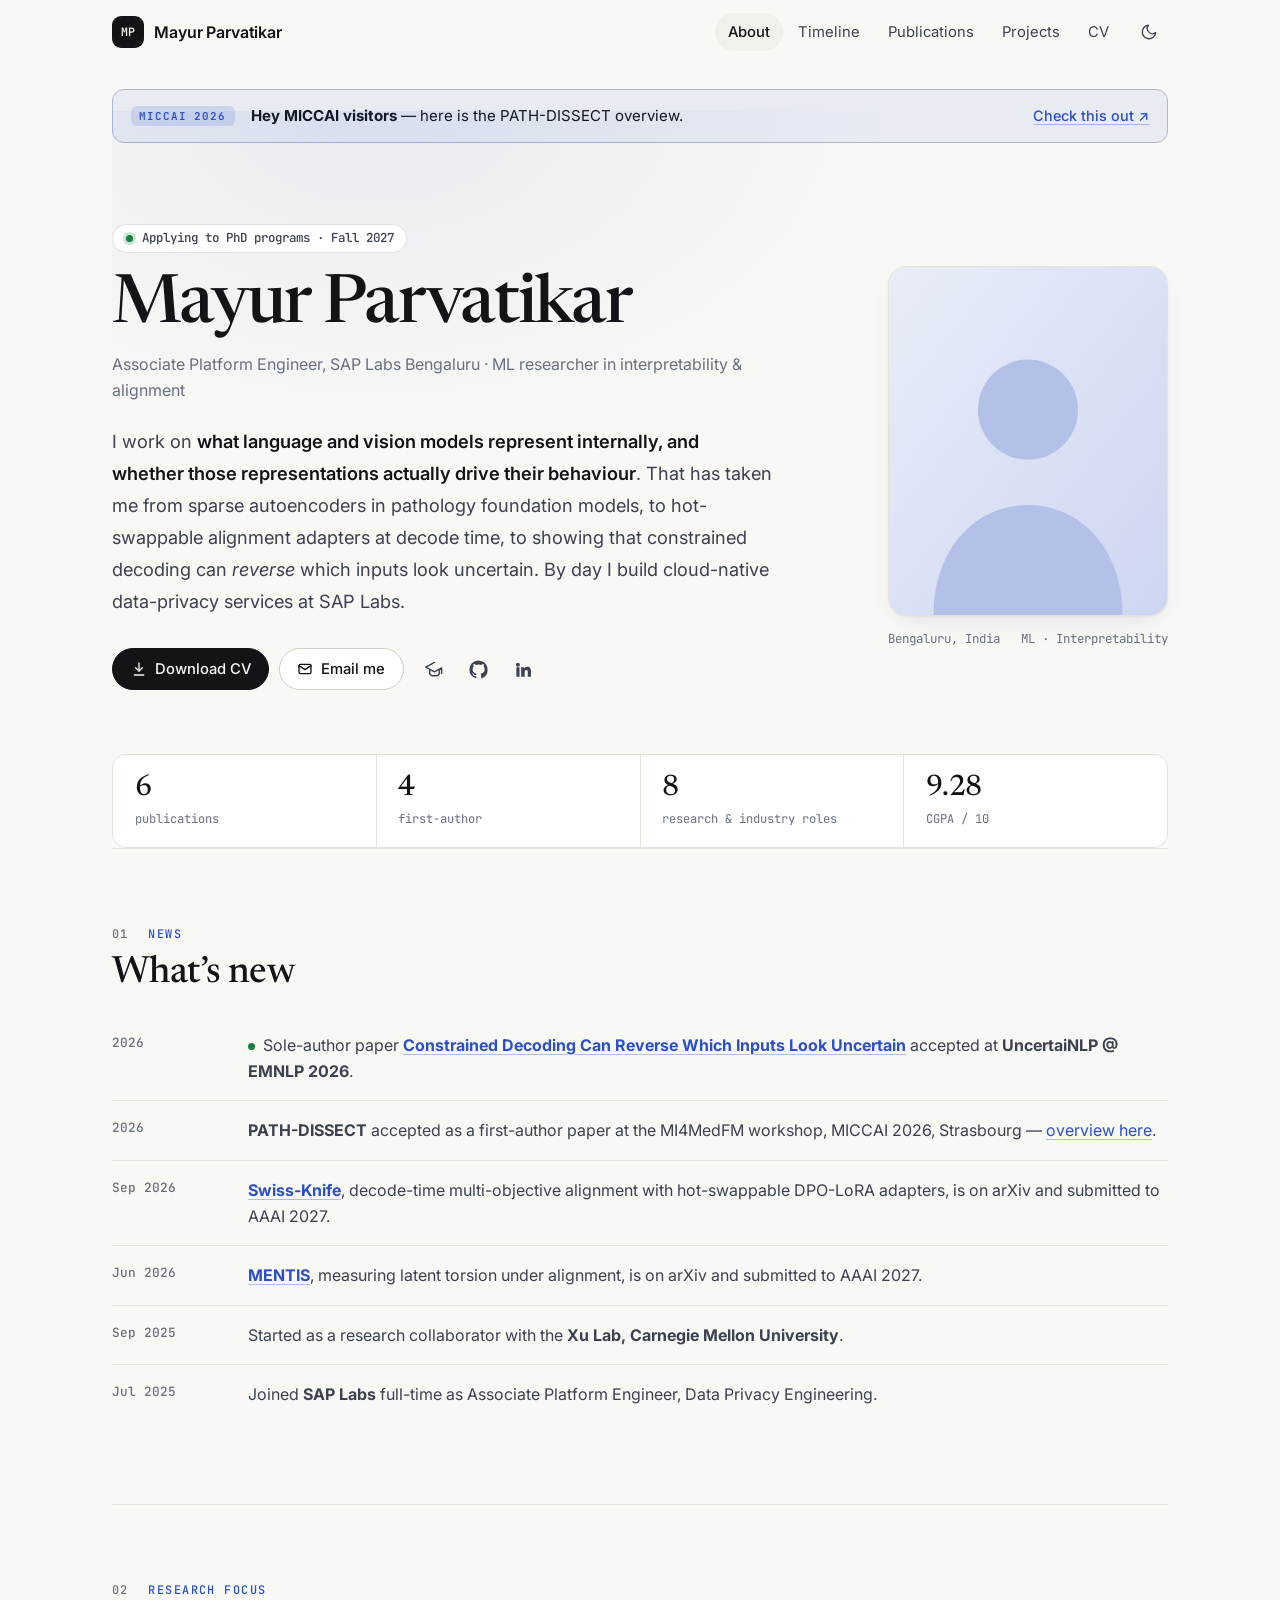
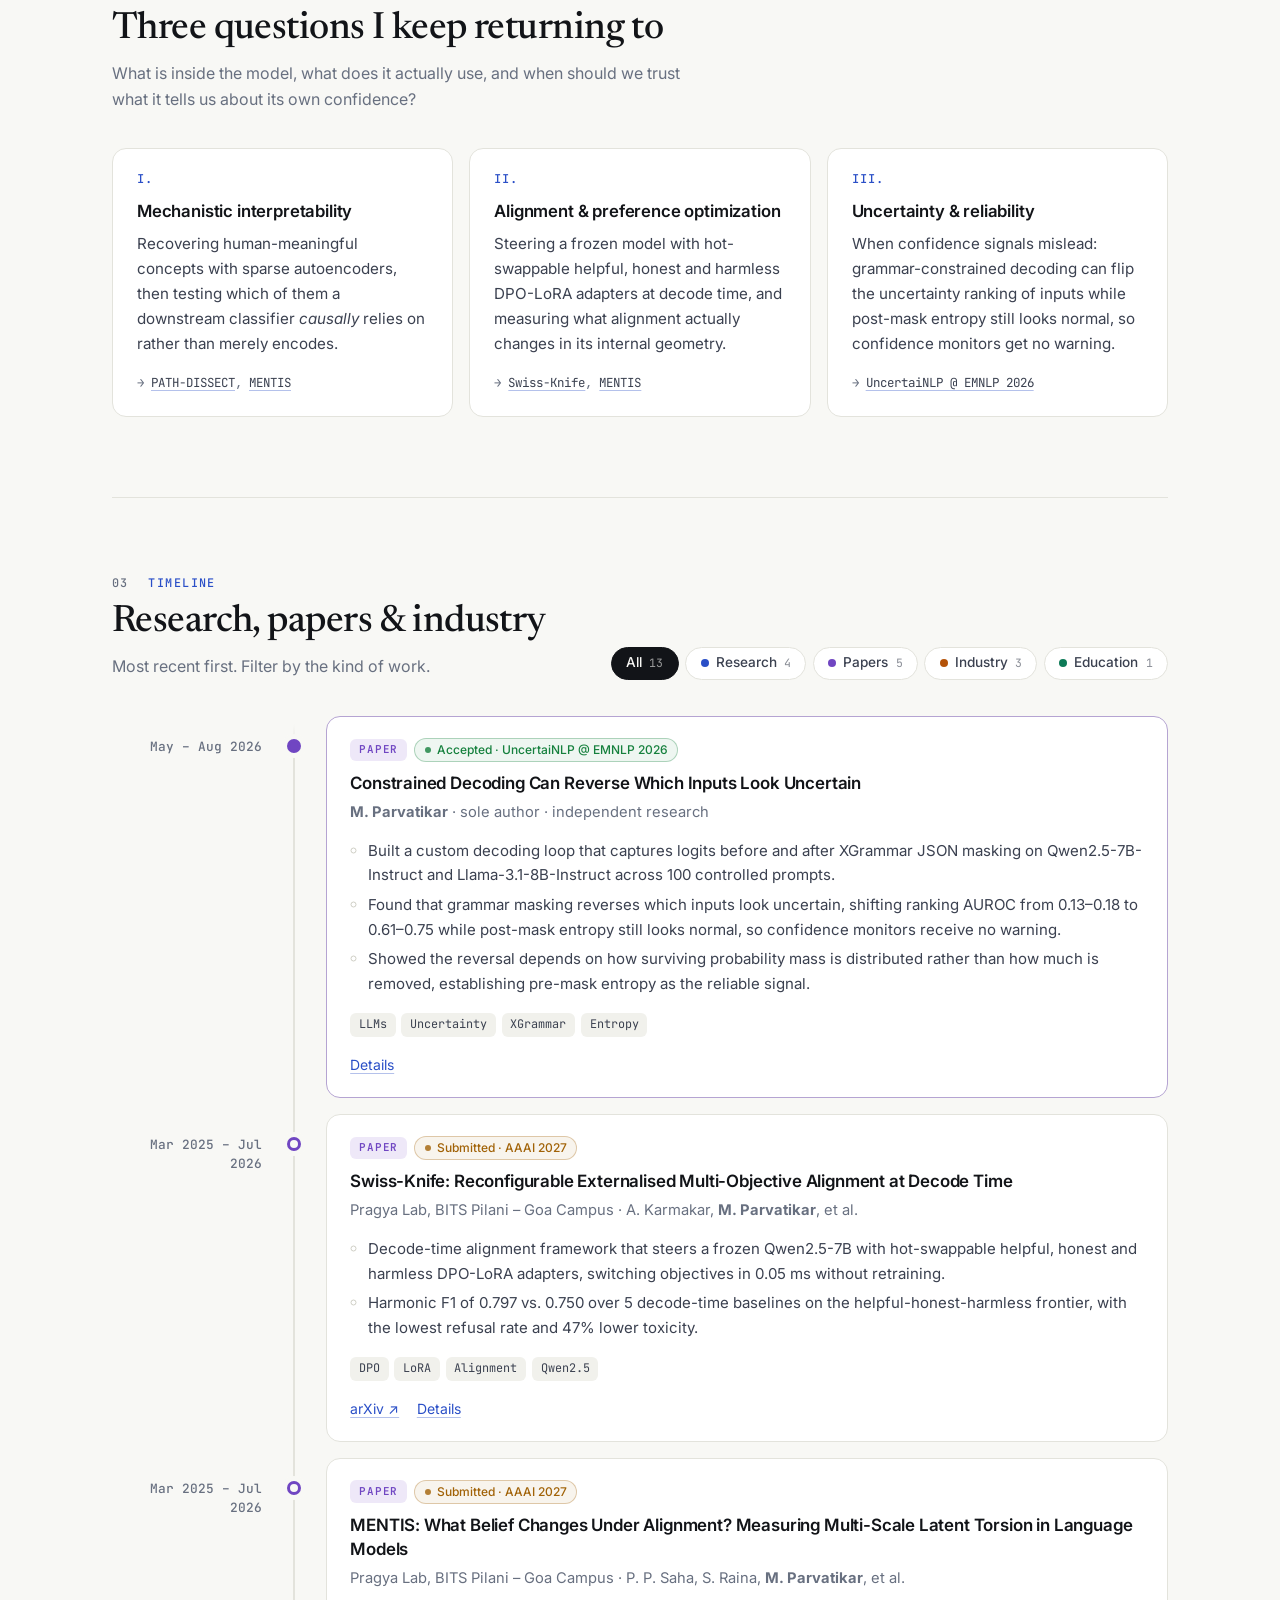
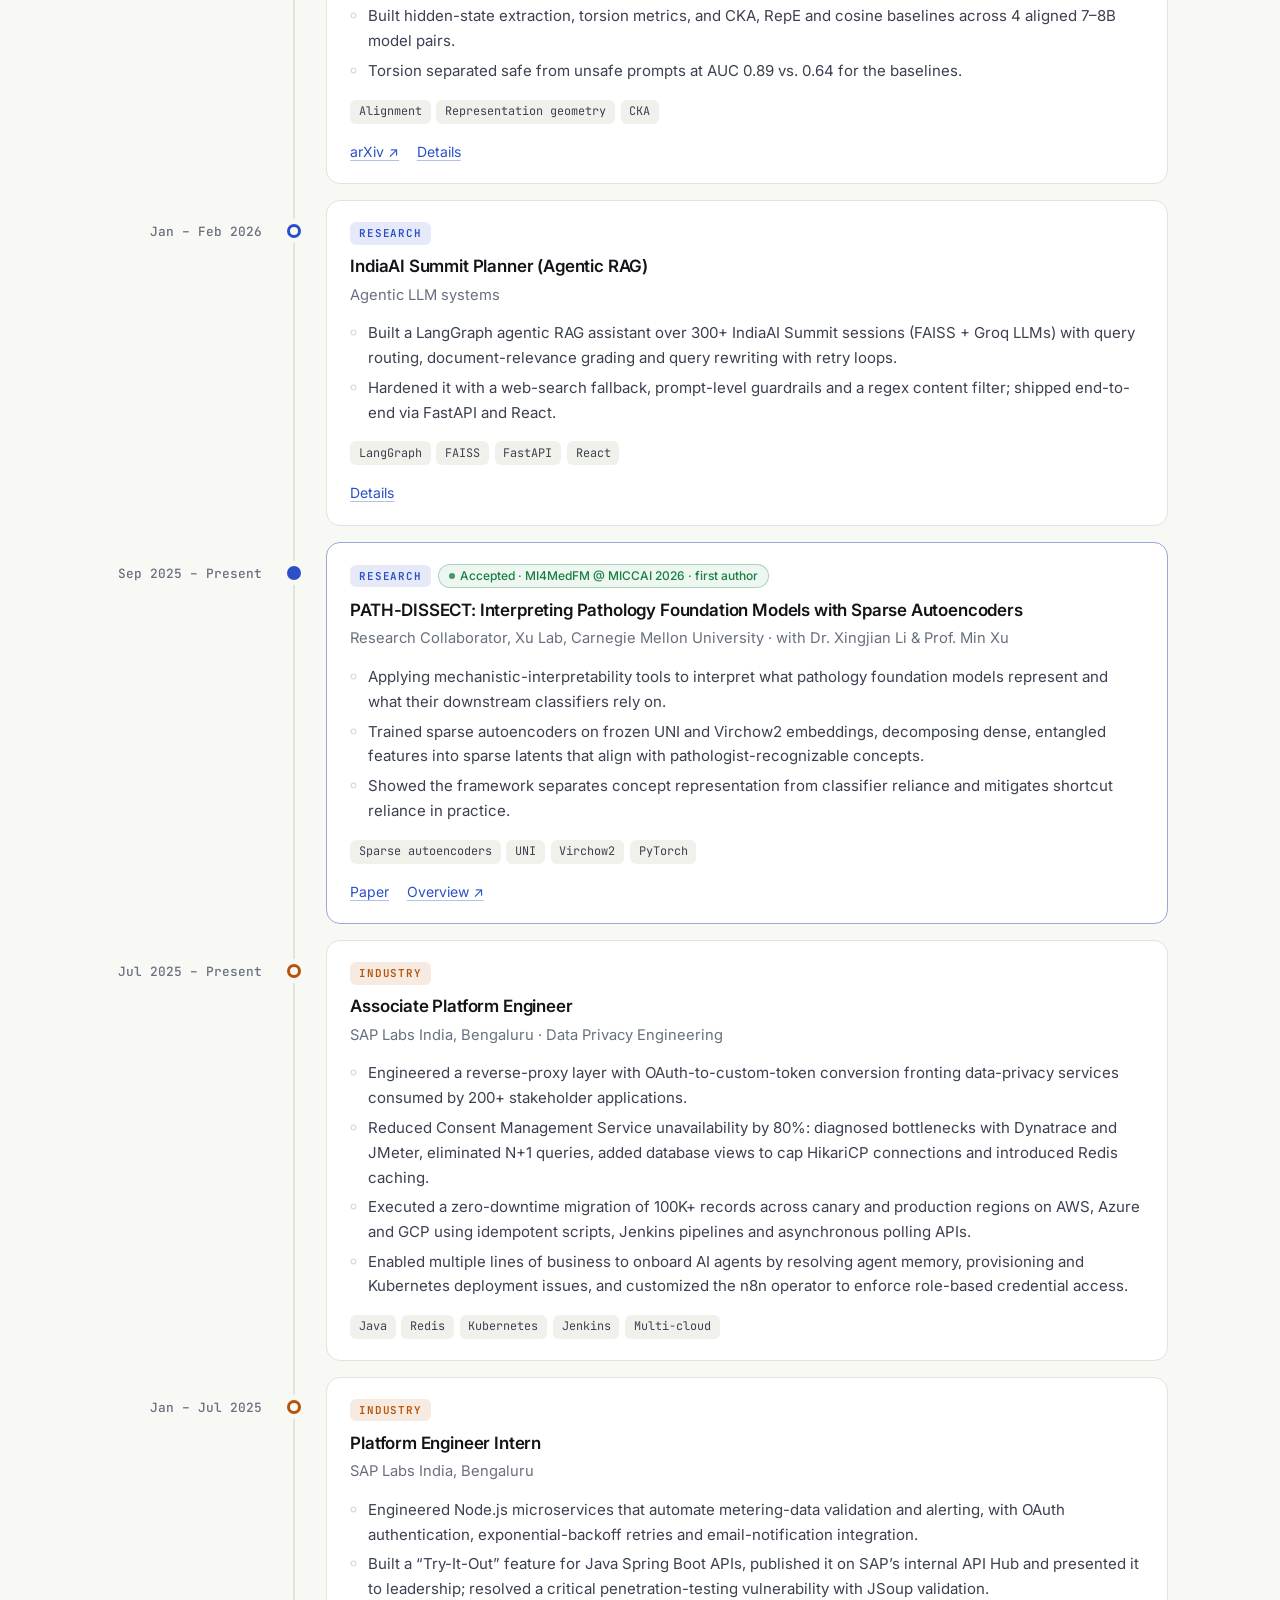
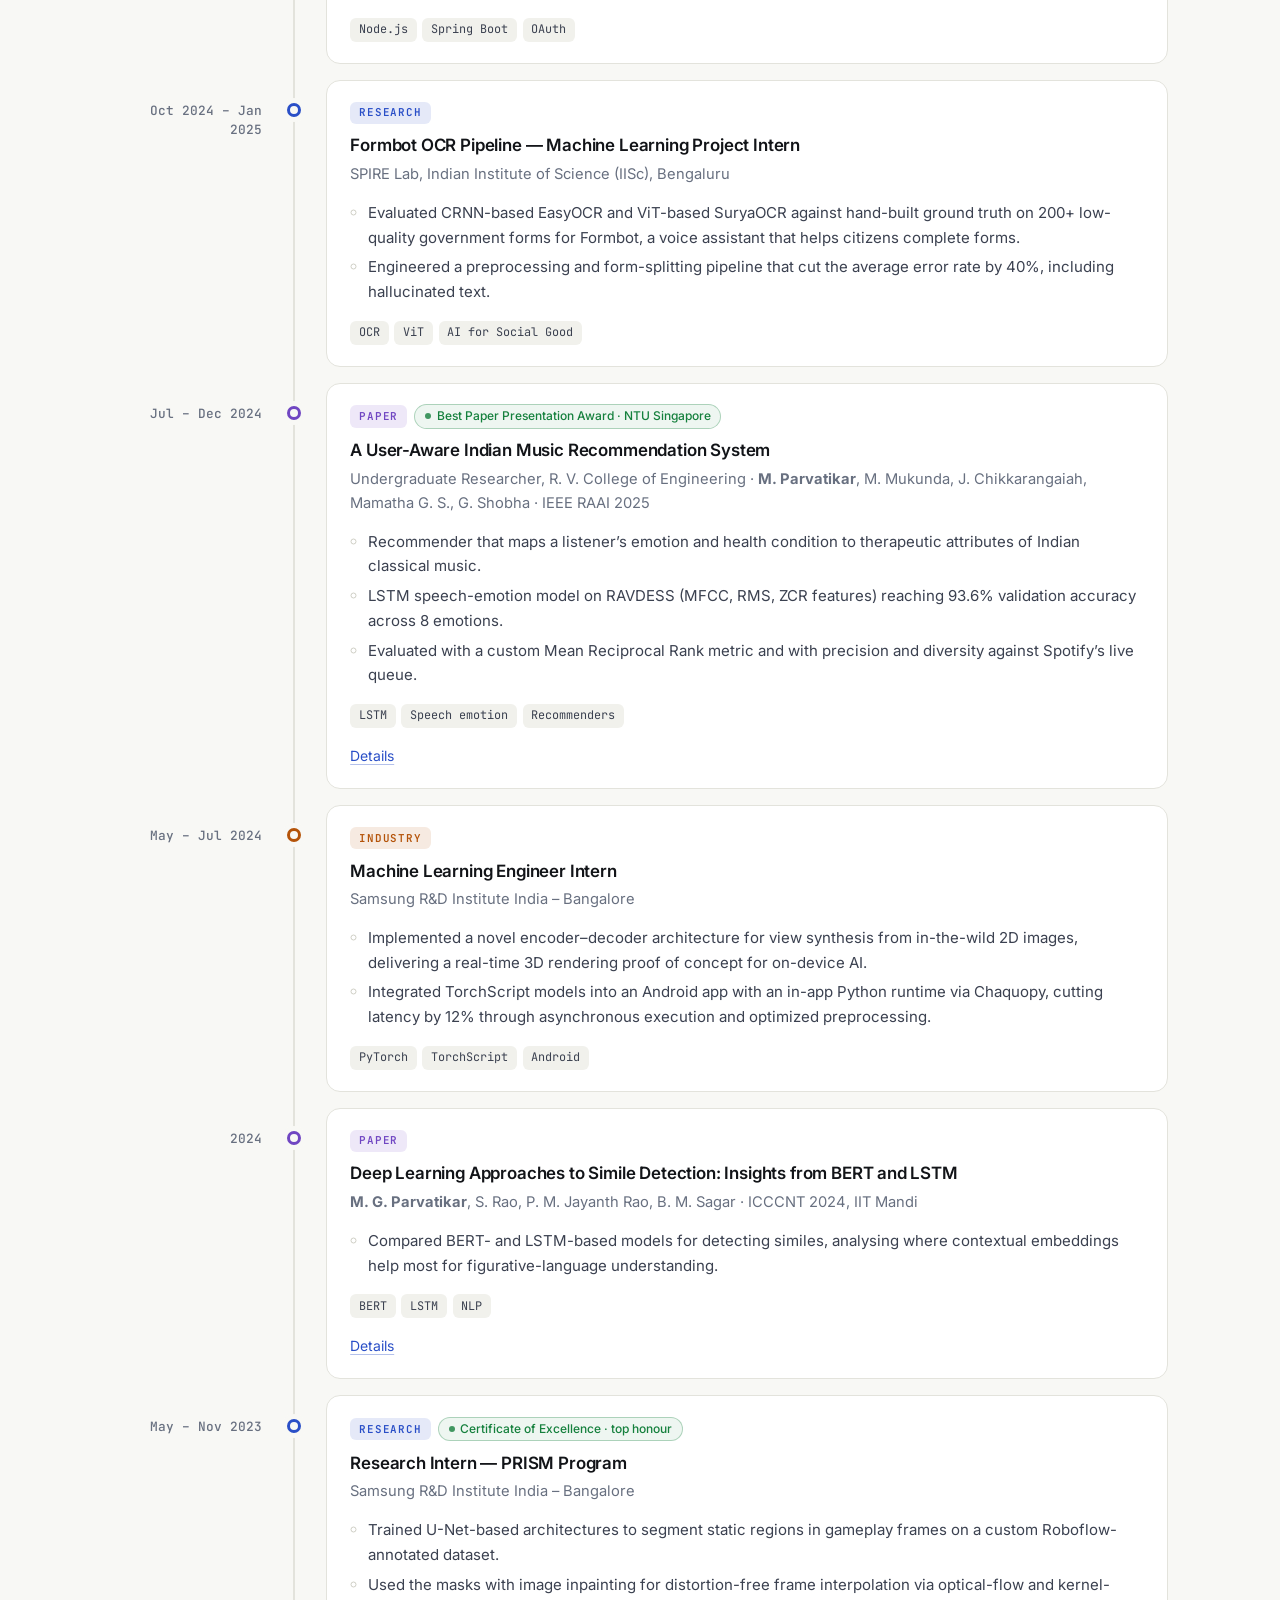
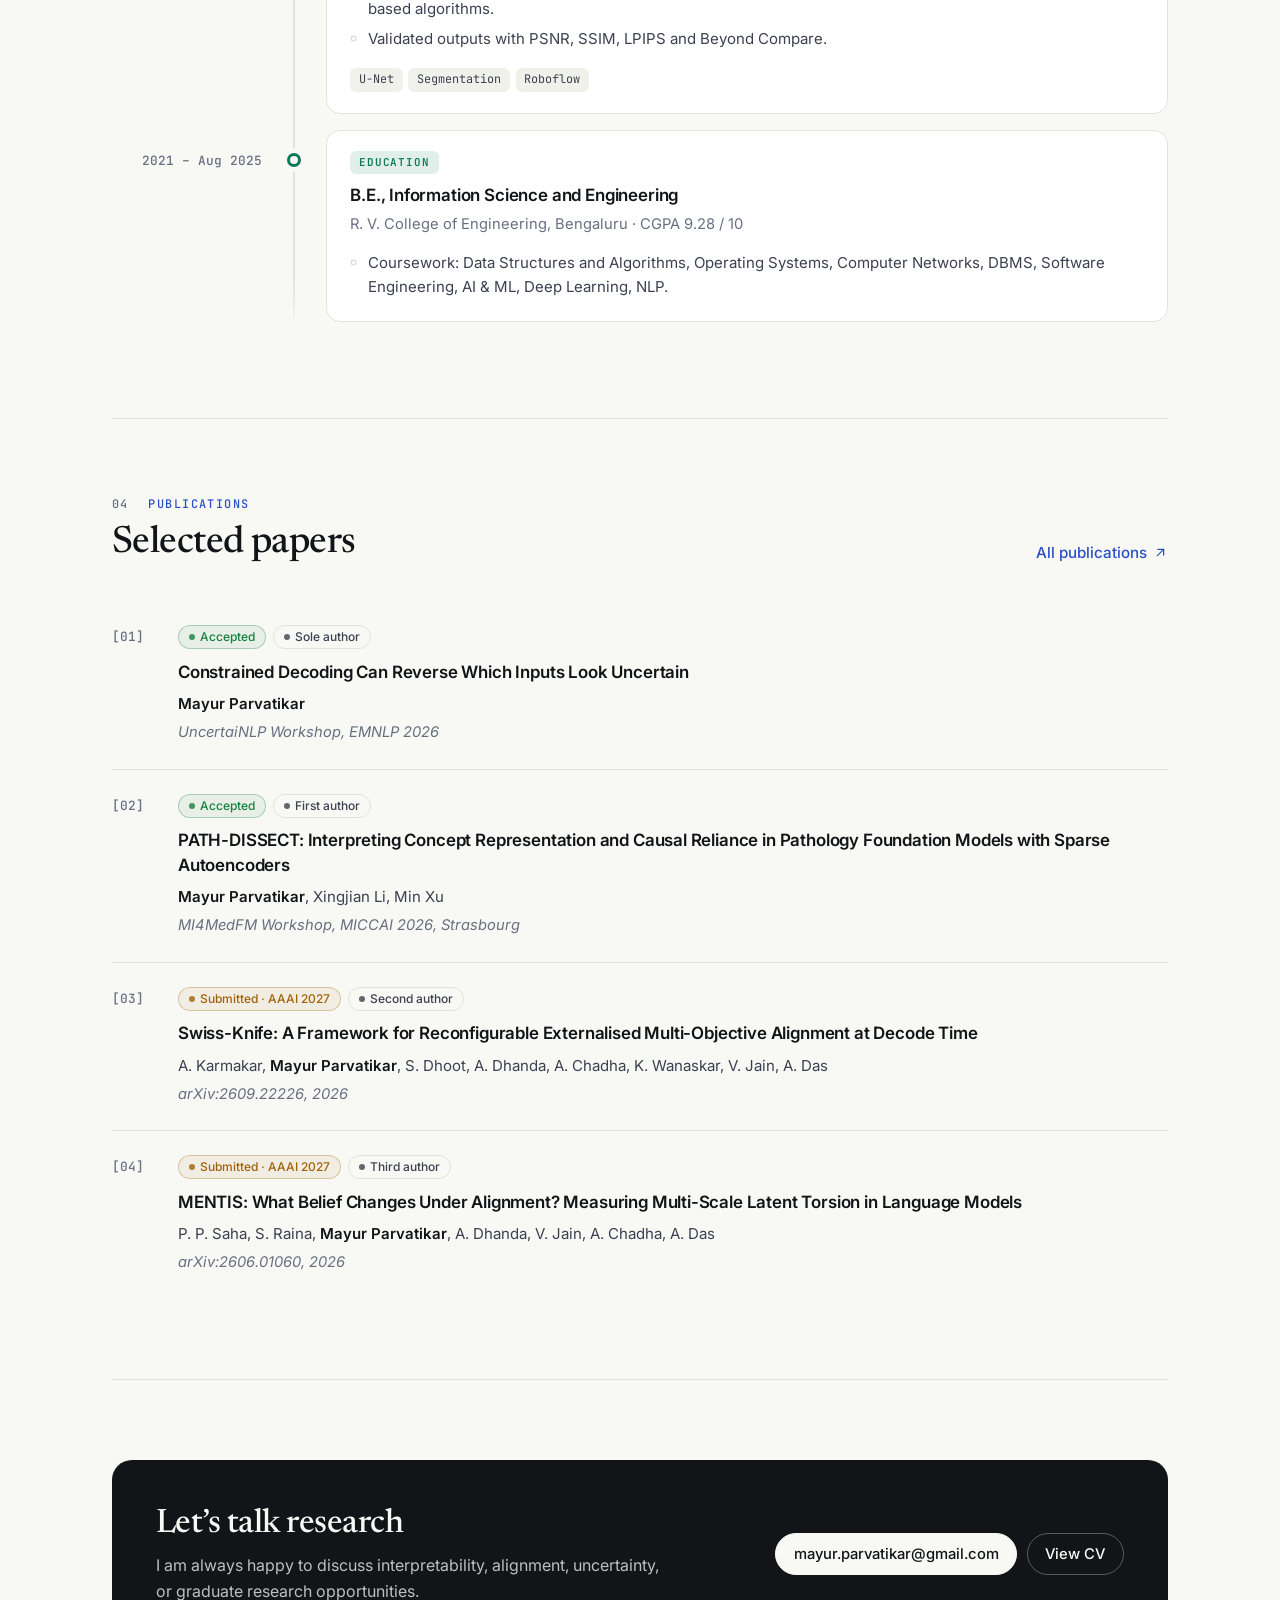
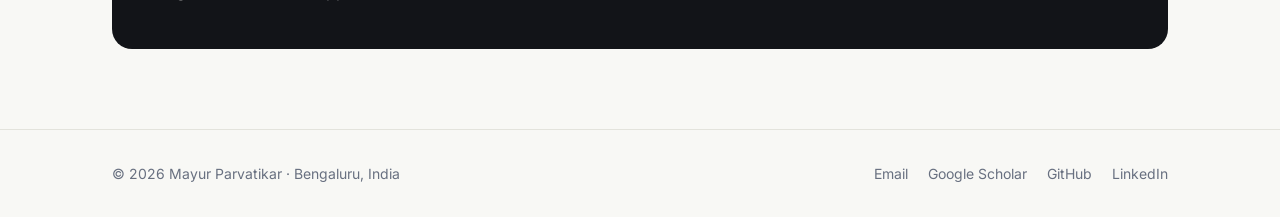
==== index.html @ 6bffa3ca "Update site from current resume; ship real CV PDF; photo slot - Replace blank placeholder assets/cv." ====
<!DOCTYPE html>
<html lang="en">
<head>
<meta charset="utf-8">
<meta name="viewport" content="width=device-width, initial-scale=1">
<title>Mayur Parvatikar</title>
<meta name="description" content="Mayur Parvatikar — Associate Platform Engineer at SAP Labs and ML researcher working on mechanistic interpretability, LLM alignment, and uncertainty.">
<meta name="author" content="Mayur Parvatikar">
<meta property="og:type" content="website">
<meta property="og:title" content="Mayur Parvatikar">
<meta property="og:description" content="Mechanistic interpretability · LLM alignment · Uncertainty and reliability">
<link rel="icon" href="assets/img/mark.svg" type="image/svg+xml">
<link rel="preconnect" href="https://fonts.googleapis.com">
<link rel="preconnect" href="https://fonts.gstatic.com" crossorigin>
<link rel="stylesheet" href="https://fonts.googleapis.com/css2?family=Inter:wght@400;500;600&family=JetBrains+Mono:wght@400;500;600&family=Newsreader:opsz,wght@6..72,400;6..72,500&display=swap">
<link rel="stylesheet" href="assets/css/site.css">
<script>try{var t=localStorage.getItem("theme");if(t)document.documentElement.setAttribute("data-theme",t)}catch(e){}</script>
<script type="application/ld+json">
{
  "@context": "https://schema.org",
  "@type": "Person",
  "name": "Mayur Parvatikar",
  "email": "mailto:mayur.parvatikar@gmail.com",
  "jobTitle": "Associate Platform Engineer",
  "worksFor": { "@type": "Organization", "name": "SAP Labs India" },
  "alumniOf": { "@type": "CollegeOrUniversity", "name": "R.V. College of Engineering" },
  "sameAs": ["https://github.com/mayurgp25", "https://www.linkedin.com/in/mayurparvatikar"],
  "knowsAbout": ["Mechanistic interpretability", "Sparse autoencoders", "LLM alignment", "Uncertainty estimation"]
}
</script>
</head>
<body>
<a class="skip-link" href="#main">Skip to content</a>

<!-- ================================================================ header -->
<header class="site-header">
  <div class="wrap header-inner">
    <a class="brand" href="index.html">
      <span class="brand-mark" aria-hidden="true">MP</span>
      <span>Mayur Parvatikar</span>
    </a>
    <div class="header-right">
      <nav class="nav" id="site-nav" aria-label="Primary">
        <a href="index.html" aria-current="page">About</a>
        <a href="index.html#timeline">Timeline</a>
        <a href="publications.html">Publications</a>
        <a href="projects.html">Projects</a>
        <a href="cv.html">CV</a>
      </nav>
      <button class="icon-btn" type="button" data-theme-toggle aria-label="Toggle dark mode">
        <svg class="i-moon" viewBox="0 0 24 24" fill="none" stroke="currentColor" stroke-width="1.8" stroke-linecap="round" stroke-linejoin="round" aria-hidden="true"><path d="M21 12.8A9 9 0 1 1 11.2 3a7 7 0 0 0 9.8 9.8z"/></svg>
        <svg class="i-sun" viewBox="0 0 24 24" fill="none" stroke="currentColor" stroke-width="1.8" stroke-linecap="round" aria-hidden="true"><circle cx="12" cy="12" r="4"/><path d="M12 2v2M12 20v2M4.9 4.9l1.4 1.4M17.7 17.7l1.4 1.4M2 12h2M20 12h2M4.9 19.1l1.4-1.4M17.7 6.3l1.4-1.4"/></svg>
      </button>
      <button class="icon-btn menu-btn" type="button" data-menu-toggle aria-controls="site-nav" aria-expanded="false" aria-label="Menu">
        <svg viewBox="0 0 24 24" fill="none" stroke="currentColor" stroke-width="1.8" stroke-linecap="round" aria-hidden="true"><path d="M4 7h16M4 12h16M4 17h16"/></svg>
      </button>
    </div>
  </div>
</header>

<main id="main">
  <div class="wrap">

    <!-- ===================================================== MICCAI banner -->
    <aside class="banner">
      <span class="pill">MICCAI 2026</span>
      <p><strong>Hey MICCAI visitors</strong> — here is the PATH-DISSECT overview.</p>
      <a class="banner-link" href="https://claude.ai/artifact/VpfUEAo7BVs6aiAtDxrm1Q" target="_blank" rel="noopener">Check this out ↗</a>
    </aside>

    <!-- ============================================================= hero -->
    <section class="hero" id="about">
      <div>
        <p class="eyebrow"><span class="pulse" aria-hidden="true"></span>Applying to PhD programs · Fall 2027</p><!-- EDIT if not accurate -->

        <h1>Mayur Parvatikar</h1>
        <p class="role">Associate Platform Engineer, SAP Labs Bengaluru · ML researcher in interpretability &amp; alignment</p>

        <p class="lead">
          I work on <strong>what language and vision models represent internally, and whether those
          representations actually drive their behaviour</strong>. That has taken me from sparse
          autoencoders in pathology foundation models, to hot-swappable alignment adapters at decode time, to
          showing that constrained decoding can <em>reverse</em> which inputs look uncertain. By day I
          build cloud-native data-privacy services at SAP Labs.
        </p>

        <div class="actions">
          <a class="btn btn-primary" href="assets/Mayur_Parvatikar_CV.pdf" download="Mayur_Parvatikar_CV.pdf">
            <svg viewBox="0 0 24 24" fill="none" stroke="currentColor" stroke-width="2" stroke-linecap="round" stroke-linejoin="round" aria-hidden="true"><path d="M12 3v12"/><path d="m7 10 5 5 5-5"/><path d="M5 21h14"/></svg>
            Download CV
          </a>
          <a class="btn" href="mailto:mayur.parvatikar@gmail.com">
            <svg viewBox="0 0 24 24" fill="none" stroke="currentColor" stroke-width="2" stroke-linecap="round" stroke-linejoin="round" aria-hidden="true"><rect x="3" y="5" width="18" height="14" rx="2"/><path d="m3 7 9 6 9-6"/></svg>
            Email me
          </a>
          <div class="social">
            <!-- EDIT: Google Scholar URL -->
            <a href="#" aria-label="Google Scholar" title="Google Scholar">
              <svg viewBox="0 0 24 24" fill="none" stroke="currentColor" stroke-width="1.8" stroke-linecap="round" stroke-linejoin="round" aria-hidden="true"><path d="M12 3 1 9l11 6 9-4.9V17"/><path d="M6 12.5V17c0 1.7 2.7 3 6 3s6-1.3 6-3v-4.5"/></svg>
            </a>
            <a href="https://github.com/mayurgp25" target="_blank" rel="noopener" aria-label="GitHub" title="GitHub">
              <svg viewBox="0 0 24 24" fill="currentColor" aria-hidden="true"><path d="M12 .5A11.5 11.5 0 0 0 .5 12a11.5 11.5 0 0 0 7.9 10.9c.6.1.8-.2.8-.6v-2c-3.2.7-3.9-1.4-3.9-1.4-.5-1.3-1.3-1.7-1.3-1.7-1-.7.1-.7.1-.7 1.1.1 1.7 1.2 1.7 1.2 1 1.7 2.7 1.2 3.4.9.1-.7.4-1.2.7-1.5-2.6-.3-5.3-1.3-5.3-5.8 0-1.3.5-2.3 1.2-3.2-.1-.3-.5-1.5.1-3.1 0 0 1-.3 3.3 1.2a11.4 11.4 0 0 1 6 0C17.5 4.7 18.5 5 18.5 5c.6 1.6.2 2.8.1 3.1.8.9 1.2 1.9 1.2 3.2 0 4.5-2.7 5.5-5.3 5.8.4.4.8 1.1.8 2.2v3.3c0 .4.2.7.8.6A11.5 11.5 0 0 0 23.5 12 11.5 11.5 0 0 0 12 .5z"/></svg>
            </a>
            <a href="https://www.linkedin.com/in/mayurparvatikar" target="_blank" rel="noopener" aria-label="LinkedIn" title="LinkedIn">
              <svg viewBox="0 0 24 24" fill="currentColor" aria-hidden="true"><path d="M4.98 3.5a2.5 2.5 0 1 1 0 5 2.5 2.5 0 0 1 0-5zM3 9h4v12H3zM9 9h3.8v1.7h.05c.53-1 1.83-2.05 3.77-2.05 4.03 0 4.78 2.65 4.78 6.1V21h-4v-5.4c0-1.3 0-2.95-1.8-2.95s-2.07 1.4-2.07 2.85V21H9z"/></svg>
            </a>
          </div>
        </div>
      </div>

      <figure class="portrait">
        <div class="portrait-frame">
          <!-- Photo: drop a 4:5 crop (~800x1000px) at assets/img/mayur.jpg; falls back to the placeholder until then -->
          <img src="assets/img/mayur.jpg" onerror="this.onerror=null;this.src='assets/img/portrait-placeholder.svg'" alt="Portrait of Mayur Parvatikar" width="400" height="500">
        </div>
        <figcaption><span>Bengaluru, India</span><span>ML · Interpretability</span></figcaption>
      </figure>
    </section>

    <!-- ============================================================ stats -->
    <section class="stats reveal" aria-label="At a glance">
      <div class="stat"><b>6</b><span>publications</span></div>
      <div class="stat"><b>4</b><span>first-author</span></div>
      <div class="stat"><b>8</b><span>research &amp; industry roles</span></div>
      <div class="stat"><b>9.28</b><span>CGPA / 10</span></div>
    </section>

    <!-- ============================================================= news -->
    <section class="section" id="news">
      <div class="section-head">
        <div>
          <p class="kicker"><span class="num">01</span> News</p>
          <h2>What’s new</h2>
        </div>
      </div>

      <ul class="news reveal">
        <li>
          <time datetime="2026">2026</time>
          <p><span class="dot" aria-hidden="true"></span>Sole-author paper <a href="publications.html#uncertainty"><strong>Constrained Decoding Can Reverse Which Inputs Look Uncertain</strong></a> accepted at <strong>UncertaiNLP @ EMNLP 2026</strong>.</p>
        </li>
        <li>
          <time datetime="2026">2026</time>
          <p><strong>PATH-DISSECT</strong> accepted as a first-author paper at the MI4MedFM workshop, MICCAI 2026, Strasbourg — <a href="https://claude.ai/artifact/VpfUEAo7BVs6aiAtDxrm1Q" target="_blank" rel="noopener">overview here</a>.</p>
        </li>
        <li>
          <time datetime="2026-09">Sep 2026</time>
          <p><a href="publications.html#swiss-knife"><strong>Swiss-Knife</strong></a>, decode-time multi-objective alignment with hot-swappable DPO-LoRA adapters, is on arXiv and submitted to AAAI 2027.</p>
        </li>
        <li>
          <time datetime="2026-06">Jun 2026</time>
          <p><a href="publications.html#mentis"><strong>MENTIS</strong></a>, measuring latent torsion under alignment, is on arXiv and submitted to AAAI 2027.</p>
        </li>
        <li>
          <time datetime="2025-09">Sep 2025</time>
          <p>Started as a research collaborator with the <strong>Xu Lab, Carnegie Mellon University</strong>.</p>
        </li>
        <li>
          <time datetime="2025-07">Jul 2025</time>
          <p>Joined <strong>SAP Labs</strong> full-time as Associate Platform Engineer, Data Privacy Engineering.</p>
        </li>
      </ul>
    </section>

    <!-- =================================================== research focus -->
    <section class="section" id="research">
      <div class="section-head">
        <div>
          <p class="kicker"><span class="num">02</span> Research focus</p>
          <h2>Three questions I keep returning to</h2>
          <p class="sub">What is inside the model, what does it actually use, and when should we trust what it tells us about its own confidence?</p>
        </div>
      </div>

      <div class="focus-grid">
        <article class="focus-card reveal">
          <span class="num">I.</span>
          <h3>Mechanistic interpretability</h3>
          <p>Recovering human-meaningful concepts with sparse autoencoders, then testing which of them a downstream classifier <em>causally</em> relies on rather than merely encodes.</p>
          <p class="related">→ <a href="publications.html#path-dissect">PATH-DISSECT</a>, <a href="publications.html#mentis">MENTIS</a></p>
        </article>

        <article class="focus-card reveal">
          <span class="num">II.</span>
          <h3>Alignment &amp; preference optimization</h3>
          <p>Steering a frozen model with hot-swappable helpful, honest and harmless DPO-LoRA adapters at decode time, and measuring what alignment actually changes in its internal geometry.</p>
          <p class="related">→ <a href="publications.html#swiss-knife">Swiss-Knife</a>, <a href="publications.html#mentis">MENTIS</a></p>
        </article>

        <article class="focus-card reveal">
          <span class="num">III.</span>
          <h3>Uncertainty &amp; reliability</h3>
          <p>When confidence signals mislead: grammar-constrained decoding can flip the uncertainty ranking of inputs while post-mask entropy still looks normal, so confidence monitors get no warning.</p>
          <p class="related">→ <a href="publications.html#uncertainty">UncertaiNLP @ EMNLP 2026</a></p>
        </article>
      </div>
    </section>

    <!-- ========================================================= timeline -->
    <section class="section" id="timeline">
      <div class="section-head">
        <div>
          <p class="kicker"><span class="num">03</span> Timeline</p>
          <h2>Research, papers &amp; industry</h2>
          <p class="sub">Most recent first. Filter by the kind of work.</p>
        </div>
        <div class="filters" role="group" aria-label="Filter timeline" data-filter-group data-filter-target="#timeline-list .tl-item">
          <button class="filter" type="button" data-filter="all" aria-pressed="true">All <span class="count"></span></button>
          <button class="filter" type="button" data-filter="research" aria-pressed="false"><span class="swatch" style="--c: var(--c-research)"></span>Research <span class="count"></span></button>
          <button class="filter" type="button" data-filter="paper" aria-pressed="false"><span class="swatch" style="--c: var(--c-paper)"></span>Papers <span class="count"></span></button>
          <button class="filter" type="button" data-filter="industry" aria-pressed="false"><span class="swatch" style="--c: var(--c-industry)"></span>Industry <span class="count"></span></button>
          <button class="filter" type="button" data-filter="education" aria-pressed="false"><span class="swatch" style="--c: var(--c-education)"></span>Education <span class="count"></span></button>
        </div>
      </div>

      <!--
        Adding an entry: copy one <li class="tl-item"> block.
        data-type = research | paper | industry | education  (sets colour + filter)
        Add "is-featured" to highlight an entry.
      -->
      <ol class="timeline" id="timeline-list">

        <li class="tl-item is-featured reveal" data-type="paper">
          <time class="tl-date">May – Aug 2026</time>
          <span class="tl-rail" aria-hidden="true"><span class="tl-dot"></span></span>
          <article class="tl-card">
            <div class="meta-row">
              <span class="type">Paper</span>
              <span class="status status--ok">Accepted · UncertaiNLP @ EMNLP 2026</span>
            </div>
            <h3>Constrained Decoding Can Reverse Which Inputs Look Uncertain</h3>
            <p class="tl-org"><strong>M. Parvatikar</strong> · sole author · independent research</p>
            <ul>
              <li>Built a custom decoding loop that captures logits before and after XGrammar JSON masking on Qwen2.5-7B-Instruct and Llama-3.1-8B-Instruct across 100 controlled prompts.</li>
              <li>Found that grammar masking reverses which inputs look uncertain, shifting ranking AUROC from 0.13–0.18 to 0.61–0.75 while post-mask entropy still looks normal, so confidence monitors receive no warning.</li>
              <li>Showed the reversal depends on how surviving probability mass is distributed rather than how much is removed, establishing pre-mask entropy as the reliable signal.</li>
            </ul>
            <div class="tags"><span class="tag">LLMs</span><span class="tag">Uncertainty</span><span class="tag">XGrammar</span><span class="tag">Entropy</span></div>
            <div class="card-links"><a href="publications.html#uncertainty">Details</a></div>
          </article>
        </li>

        <li class="tl-item reveal" data-type="paper">
          <time class="tl-date">Mar 2025 – Jul 2026</time>
          <span class="tl-rail" aria-hidden="true"><span class="tl-dot"></span></span>
          <article class="tl-card">
            <div class="meta-row">
              <span class="type">Paper</span>
              <span class="status status--review">Submitted · AAAI 2027</span>
            </div>
            <h3>Swiss-Knife: Reconfigurable Externalised Multi-Objective Alignment at Decode Time</h3>
            <p class="tl-org">Pragya Lab, BITS Pilani – Goa Campus · A. Karmakar, <strong>M. Parvatikar</strong>, et al.</p>
            <ul>
              <li>Decode-time alignment framework that steers a frozen Qwen2.5-7B with hot-swappable helpful, honest and harmless DPO-LoRA adapters, switching objectives in 0.05 ms without retraining.</li>
              <li>Harmonic F1 of 0.797 vs. 0.750 over 5 decode-time baselines on the helpful-honest-harmless frontier, with the lowest refusal rate and 47% lower toxicity.</li>
            </ul>
            <div class="tags"><span class="tag">DPO</span><span class="tag">LoRA</span><span class="tag">Alignment</span><span class="tag">Qwen2.5</span></div>
            <div class="card-links"><a href="https://arxiv.org/abs/2609.22226" target="_blank" rel="noopener">arXiv ↗</a><a href="publications.html#swiss-knife">Details</a></div>
          </article>
        </li>

        <li class="tl-item reveal" data-type="paper">
          <time class="tl-date">Mar 2025 – Jul 2026</time>
          <span class="tl-rail" aria-hidden="true"><span class="tl-dot"></span></span>
          <article class="tl-card">
            <div class="meta-row">
              <span class="type">Paper</span>
              <span class="status status--review">Submitted · AAAI 2027</span>
            </div>
            <h3>MENTIS: What Belief Changes Under Alignment? Measuring Multi-Scale Latent Torsion in Language Models</h3>
            <p class="tl-org">Pragya Lab, BITS Pilani – Goa Campus · P. P. Saha, S. Raina, <strong>M. Parvatikar</strong>, et al.</p>
            <ul>
              <li>Built hidden-state extraction, torsion metrics, and CKA, RepE and cosine baselines across 4 aligned 7–8B model pairs.</li>
              <li>Torsion separated safe from unsafe prompts at AUC 0.89 vs. 0.64 for the baselines.</li>
            </ul>
            <div class="tags"><span class="tag">Alignment</span><span class="tag">Representation geometry</span><span class="tag">CKA</span></div>
            <div class="card-links"><a href="https://arxiv.org/abs/2606.01060" target="_blank" rel="noopener">arXiv ↗</a><a href="publications.html#mentis">Details</a></div>
          </article>
        </li>

        <li class="tl-item reveal" data-type="research">
          <time class="tl-date">Jan – Feb 2026</time>
          <span class="tl-rail" aria-hidden="true"><span class="tl-dot"></span></span>
          <article class="tl-card">
            <div class="meta-row"><span class="type">Research</span></div>
            <h3>IndiaAI Summit Planner (Agentic RAG)</h3>
            <p class="tl-org">Agentic LLM systems</p>
            <ul>
              <li>Built a LangGraph agentic RAG assistant over 300+ IndiaAI Summit sessions (FAISS + Groq LLMs) with query routing, document-relevance grading and query rewriting with retry loops.</li>
              <li>Hardened it with a web-search fallback, prompt-level guardrails and a regex content filter; shipped end-to-end via FastAPI and React.</li>
            </ul>
            <div class="tags"><span class="tag">LangGraph</span><span class="tag">FAISS</span><span class="tag">FastAPI</span><span class="tag">React</span></div>
            <div class="card-links"><a href="projects.html#indiaai">Details</a></div>
          </article>
        </li>

        <li class="tl-item is-featured reveal" data-type="research">
          <time class="tl-date">Sep 2025 – Present</time>
          <span class="tl-rail" aria-hidden="true"><span class="tl-dot"></span></span>
          <article class="tl-card">
            <div class="meta-row">
              <span class="type">Research</span>
              <span class="status status--ok">Accepted · MI4MedFM @ MICCAI 2026 · first author</span>
            </div>
            <h3>PATH-DISSECT: Interpreting Pathology Foundation Models with Sparse Autoencoders</h3>
            <p class="tl-org">Research Collaborator, Xu Lab, Carnegie Mellon University · with Dr. Xingjian Li &amp; Prof. Min Xu</p>
            <ul>
              <li>Applying mechanistic-interpretability tools to interpret what pathology foundation models represent and what their downstream classifiers rely on.</li>
              <li>Trained sparse autoencoders on frozen UNI and Virchow2 embeddings, decomposing dense, entangled features into sparse latents that align with pathologist-recognizable concepts.</li>
              <li>Showed the framework separates concept representation from classifier reliance and mitigates shortcut reliance in practice.</li>
            </ul>
            <div class="tags"><span class="tag">Sparse autoencoders</span><span class="tag">UNI</span><span class="tag">Virchow2</span><span class="tag">PyTorch</span></div>
            <div class="card-links"><a href="publications.html#path-dissect">Paper</a><a href="https://claude.ai/artifact/VpfUEAo7BVs6aiAtDxrm1Q" target="_blank" rel="noopener">Overview ↗</a></div>
          </article>
        </li>

        <li class="tl-item reveal" data-type="industry">
          <time class="tl-date">Jul 2025 – Present</time>
          <span class="tl-rail" aria-hidden="true"><span class="tl-dot"></span></span>
          <article class="tl-card">
            <div class="meta-row"><span class="type">Industry</span></div>
            <h3>Associate Platform Engineer</h3>
            <p class="tl-org">SAP Labs India, Bengaluru · Data Privacy Engineering</p>
            <ul>
              <li>Engineered a reverse-proxy layer with OAuth-to-custom-token conversion fronting data-privacy services consumed by 200+ stakeholder applications.</li>
              <li>Reduced Consent Management Service unavailability by 80%: diagnosed bottlenecks with Dynatrace and JMeter, eliminated N+1 queries, added database views to cap HikariCP connections and introduced Redis caching.</li>
              <li>Executed a zero-downtime migration of 100K+ records across canary and production regions on AWS, Azure and GCP using idempotent scripts, Jenkins pipelines and asynchronous polling APIs.</li>
              <li>Enabled multiple lines of business to onboard AI agents by resolving agent memory, provisioning and Kubernetes deployment issues, and customized the n8n operator to enforce role-based credential access.</li>
            </ul>
            <div class="tags"><span class="tag">Java</span><span class="tag">Redis</span><span class="tag">Kubernetes</span><span class="tag">Jenkins</span><span class="tag">Multi-cloud</span></div>
          </article>
        </li>

        <li class="tl-item reveal" data-type="industry">
          <time class="tl-date">Jan – Jul 2025</time>
          <span class="tl-rail" aria-hidden="true"><span class="tl-dot"></span></span>
          <article class="tl-card">
            <div class="meta-row"><span class="type">Industry</span></div>
            <h3>Platform Engineer Intern</h3>
            <p class="tl-org">SAP Labs India, Bengaluru</p>
            <ul>
              <li>Engineered Node.js microservices that automate metering-data validation and alerting, with OAuth authentication, exponential-backoff retries and email-notification integration.</li>
              <li>Built a “Try-It-Out” feature for Java Spring Boot APIs, published it on SAP’s internal API Hub and presented it to leadership; resolved a critical penetration-testing vulnerability with JSoup validation.</li>
            </ul>
            <div class="tags"><span class="tag">Node.js</span><span class="tag">Spring Boot</span><span class="tag">OAuth</span></div>
          </article>
        </li>

        <li class="tl-item reveal" data-type="research">
          <time class="tl-date">Oct 2024 – Jan 2025</time>
          <span class="tl-rail" aria-hidden="true"><span class="tl-dot"></span></span>
          <article class="tl-card">
            <div class="meta-row"><span class="type">Research</span></div>
            <h3>Formbot OCR Pipeline — Machine Learning Project Intern</h3>
            <p class="tl-org">SPIRE Lab, Indian Institute of Science (IISc), Bengaluru</p>
            <ul>
              <li>Evaluated CRNN-based EasyOCR and ViT-based SuryaOCR against hand-built ground truth on 200+ low-quality government forms for Formbot, a voice assistant that helps citizens complete forms.</li>
              <li>Engineered a preprocessing and form-splitting pipeline that cut the average error rate by 40%, including hallucinated text.</li>
            </ul>
            <div class="tags"><span class="tag">OCR</span><span class="tag">ViT</span><span class="tag">AI for Social Good</span></div>
          </article>
        </li>

        <li class="tl-item reveal" data-type="paper">
          <time class="tl-date">Jul – Dec 2024</time>
          <span class="tl-rail" aria-hidden="true"><span class="tl-dot"></span></span>
          <article class="tl-card">
            <div class="meta-row">
              <span class="type">Paper</span>
              <span class="status status--ok">Best Paper Presentation Award · NTU Singapore</span>
            </div>
            <h3>A User-Aware Indian Music Recommendation System</h3>
            <p class="tl-org">Undergraduate Researcher, R. V. College of Engineering · <strong>M. Parvatikar</strong>, M. Mukunda, J. Chikkarangaiah, Mamatha G. S., G. Shobha · IEEE RAAI 2025</p>
            <ul>
              <li>Recommender that maps a listener’s emotion and health condition to therapeutic attributes of Indian classical music.</li>
              <li>LSTM speech-emotion model on RAVDESS (MFCC, RMS, ZCR features) reaching 93.6% validation accuracy across 8 emotions.</li>
              <li>Evaluated with a custom Mean Reciprocal Rank metric and with precision and diversity against Spotify’s live queue.</li>
            </ul>
            <div class="tags"><span class="tag">LSTM</span><span class="tag">Speech emotion</span><span class="tag">Recommenders</span></div>
            <div class="card-links"><a href="publications.html#music">Details</a></div>
          </article>
        </li>

        <li class="tl-item reveal" data-type="industry">
          <time class="tl-date">May – Jul 2024</time>
          <span class="tl-rail" aria-hidden="true"><span class="tl-dot"></span></span>
          <article class="tl-card">
            <div class="meta-row"><span class="type">Industry</span></div>
            <h3>Machine Learning Engineer Intern</h3>
            <p class="tl-org">Samsung R&amp;D Institute India – Bangalore</p>
            <ul>
              <li>Implemented a novel encoder–decoder architecture for view synthesis from in-the-wild 2D images, delivering a real-time 3D rendering proof of concept for on-device AI.</li>
              <li>Integrated TorchScript models into an Android app with an in-app Python runtime via Chaquopy, cutting latency by 12% through asynchronous execution and optimized preprocessing.</li>
            </ul>
            <div class="tags"><span class="tag">PyTorch</span><span class="tag">TorchScript</span><span class="tag">Android</span></div>
          </article>
        </li>

        <li class="tl-item reveal" data-type="paper">
          <time class="tl-date">2024</time>
          <span class="tl-rail" aria-hidden="true"><span class="tl-dot"></span></span>
          <article class="tl-card">
            <div class="meta-row"><span class="type">Paper</span></div>
            <h3>Deep Learning Approaches to Simile Detection: Insights from BERT and LSTM</h3>
            <p class="tl-org"><strong>M. G. Parvatikar</strong>, S. Rao, P. M. Jayanth Rao, B. M. Sagar · ICCCNT 2024, IIT Mandi</p>
            <ul>
              <li>Compared BERT- and LSTM-based models for detecting similes, analysing where contextual embeddings help most for figurative-language understanding.</li>
            </ul>
            <div class="tags"><span class="tag">BERT</span><span class="tag">LSTM</span><span class="tag">NLP</span></div>
            <div class="card-links"><a href="publications.html#simile">Details</a></div>
          </article>
        </li>

        <li class="tl-item reveal" data-type="research">
          <time class="tl-date">May – Nov 2023</time>
          <span class="tl-rail" aria-hidden="true"><span class="tl-dot"></span></span>
          <article class="tl-card">
            <div class="meta-row">
              <span class="type">Research</span>
              <span class="status status--ok">Certificate of Excellence · top honour</span>
            </div>
            <h3>Research Intern — PRISM Program</h3>
            <p class="tl-org">Samsung R&amp;D Institute India – Bangalore</p>
            <ul>
              <li>Trained U-Net-based architectures to segment static regions in gameplay frames on a custom Roboflow-annotated dataset.</li>
              <li>Used the masks with image inpainting for distortion-free frame interpolation via optical-flow and kernel-based algorithms.</li>
              <li>Validated outputs with PSNR, SSIM, LPIPS and Beyond Compare.</li>
            </ul>
            <div class="tags"><span class="tag">U-Net</span><span class="tag">Segmentation</span><span class="tag">Roboflow</span></div>
          </article>
        </li>

        <li class="tl-item reveal" data-type="education">
          <time class="tl-date">2021 – Aug 2025</time>
          <span class="tl-rail" aria-hidden="true"><span class="tl-dot"></span></span>
          <article class="tl-card">
            <div class="meta-row"><span class="type">Education</span></div>
            <h3>B.E., Information Science and Engineering</h3>
            <p class="tl-org">R. V. College of Engineering, Bengaluru · CGPA 9.28 / 10</p>
            <ul>
              <li>Coursework: Data Structures and Algorithms, Operating Systems, Computer Networks, DBMS, Software Engineering, AI &amp; ML, Deep Learning, NLP.</li>
            </ul>
          </article>
        </li>

      </ol>
    </section>

    <!-- ===================================================== publications -->
    <section class="section" id="publications">
      <div class="section-head">
        <div>
          <p class="kicker"><span class="num">04</span> Publications</p>
          <h2>Selected papers</h2>
        </div>
        <a class="link-arrow" href="publications.html">All publications
          <svg viewBox="0 0 24 24" fill="none" stroke="currentColor" stroke-width="2" stroke-linecap="round" stroke-linejoin="round" aria-hidden="true"><path d="M7 17 17 7"/><path d="M8 7h9v9"/></svg>
        </a>
      </div>

      <ul class="pub-list reveal">
        <li class="pub-item">
          <span class="pub-num">[01]</span>
          <div>
            <div class="meta-row"><span class="status status--ok">Accepted</span><span class="status">Sole author</span></div>
            <h3><a href="publications.html#uncertainty">Constrained Decoding Can Reverse Which Inputs Look Uncertain</a></h3>
            <p class="authors"><span class="me">Mayur Parvatikar</span></p>
            <p class="venue">UncertaiNLP Workshop, EMNLP 2026</p>
          </div>
        </li>
        <li class="pub-item">
          <span class="pub-num">[02]</span>
          <div>
            <div class="meta-row"><span class="status status--ok">Accepted</span><span class="status">First author</span></div>
            <h3><a href="publications.html#path-dissect">PATH-DISSECT: Interpreting Concept Representation and Causal Reliance in Pathology Foundation Models with Sparse Autoencoders</a></h3>
            <p class="authors"><span class="me">Mayur Parvatikar</span>, Xingjian Li, Min Xu</p>
            <p class="venue">MI4MedFM Workshop, MICCAI 2026, Strasbourg</p>
          </div>
        </li>
        <li class="pub-item">
          <span class="pub-num">[03]</span>
          <div>
            <div class="meta-row"><span class="status status--review">Submitted · AAAI 2027</span><span class="status">Second author</span></div>
            <h3><a href="publications.html#swiss-knife">Swiss-Knife: A Framework for Reconfigurable Externalised Multi-Objective Alignment at Decode Time</a></h3>
            <p class="authors">A. Karmakar, <span class="me">Mayur Parvatikar</span>, S. Dhoot, A. Dhanda, A. Chadha, K. Wanaskar, V. Jain, A. Das</p>
            <p class="venue">arXiv:2609.22226, 2026</p>
          </div>
        </li>
        <li class="pub-item">
          <span class="pub-num">[04]</span>
          <div>
            <div class="meta-row"><span class="status status--review">Submitted · AAAI 2027</span><span class="status">Third author</span></div>
            <h3><a href="publications.html#mentis">MENTIS: What Belief Changes Under Alignment? Measuring Multi-Scale Latent Torsion in Language Models</a></h3>
            <p class="authors">P. P. Saha, S. Raina, <span class="me">Mayur Parvatikar</span>, A. Dhanda, V. Jain, A. Chadha, A. Das</p>
            <p class="venue">arXiv:2606.01060, 2026</p>
          </div>
        </li>
      </ul>
    </section>

    <!-- ========================================================= contact -->
    <section class="section" id="contact">
      <div class="contact-card reveal">
        <div>
          <h2>Let’s talk research</h2>
          <p>I am always happy to discuss interpretability, alignment, uncertainty, or graduate research opportunities.</p>
        </div>
        <div class="actions">
          <a class="btn" href="mailto:mayur.parvatikar@gmail.com">mayur.parvatikar@gmail.com</a>
          <a class="btn btn-outline" href="cv.html">View CV</a>
        </div>
      </div>
    </section>

  </div>
</main>

<footer class="site-footer">
  <div class="wrap footer-inner">
    <p>© <span data-year>2026</span> Mayur Parvatikar · Bengaluru, India</p>
    <nav class="footer-links" aria-label="Elsewhere">
      <a href="mailto:mayur.parvatikar@gmail.com">Email</a>
      <a href="#">Google Scholar</a>
      <a href="https://github.com/mayurgp25" target="_blank" rel="noopener">GitHub</a>
      <a href="https://www.linkedin.com/in/mayurparvatikar" target="_blank" rel="noopener">LinkedIn</a>
    </nav>
  </div>
</footer>

<script src="assets/js/main.js"></script>
</body>
</html>
---- assets/css/site.css ----
/* ===========================================================================
   Mayur Parvatikar — site styles
   All colour, type and spacing decisions live in the tokens below.
   The dark palette is declared twice: system preference + manual toggle.
   =========================================================================== */

:root {
  --bg: #f8f8f5;
  --surface: #ffffff;
  --surface-2: #f1f1ec;
  --ink: #121418;
  --ink-2: #3b4150;
  --muted: #687080;
  --line: #e3e3dc;
  --line-strong: #cfcfc6;

  --accent: #2a4fc7;
  --accent-soft: rgba(42, 79, 199, 0.08);
  --ok: #15803d;
  --warn: #a16207;

  /* timeline / category colours */
  --c-research: #2a4fc7;
  --c-paper: #7046c2;
  --c-industry: #b45309;
  --c-education: #0d7a57;

  --invert-bg: #121418;
  --invert-ink: #f8f8f5;

  --shadow: 0 1px 2px rgba(16, 18, 24, 0.04), 0 10px 30px -12px rgba(16, 18, 24, 0.14);

  --font-display: "Newsreader", "Iowan Old Style", "Palatino Linotype", Georgia, serif;
  --font-body: "Inter", system-ui, -apple-system, "Segoe UI", Roboto, sans-serif;
  --font-mono: "JetBrains Mono", ui-monospace, "SFMono-Regular", Consolas, monospace;

  --wrap: 1120px;
  --gutter: clamp(1rem, 4vw, 2rem);
  --radius: 14px;

  color-scheme: light;
}

@media (prefers-color-scheme: dark) {
  :root:not([data-theme="light"]) {
    --bg: #0d0f14;
    --surface: #14171f;
    --surface-2: #1b1f29;
    --ink: #eceef3;
    --ink-2: #c1c6d2;
    --muted: #8a91a2;
    --line: #252a36;
    --line-strong: #353b4a;
    --accent: #8ea6ff;
    --accent-soft: rgba(142, 166, 255, 0.12);
    --ok: #4ade80;
    --warn: #facc15;
    --c-research: #8ea6ff;
    --c-paper: #b79cff;
    --c-industry: #f0a54a;
    --c-education: #4cc99a;
    --invert-bg: #1b2030;
    --invert-ink: #eceef3;
    --shadow: 0 1px 2px rgba(0, 0, 0, 0.3), 0 10px 30px -12px rgba(0, 0, 0, 0.6);
    color-scheme: dark;
  }
}

:root[data-theme="dark"] {
  --bg: #0d0f14;
  --surface: #14171f;
  --surface-2: #1b1f29;
  --ink: #eceef3;
  --ink-2: #c1c6d2;
  --muted: #8a91a2;
  --line: #252a36;
  --line-strong: #353b4a;
  --accent: #8ea6ff;
  --accent-soft: rgba(142, 166, 255, 0.12);
  --ok: #4ade80;
  --warn: #facc15;
  --c-research: #8ea6ff;
  --c-paper: #b79cff;
  --c-industry: #f0a54a;
  --c-education: #4cc99a;
  --invert-bg: #1b2030;
  --invert-ink: #eceef3;
  --shadow: 0 1px 2px rgba(0, 0, 0, 0.3), 0 10px 30px -12px rgba(0, 0, 0, 0.6);
  color-scheme: dark;
}

/* ------------------------------------------------------------------ base */
*, *::before, *::after { box-sizing: border-box; }

html { scroll-behavior: smooth; scroll-padding-top: 84px; -webkit-text-size-adjust: 100%; }

body {
  margin: 0;
  background: var(--bg);
  color: var(--ink);
  font: 400 1rem/1.65 var(--font-body);
  -webkit-font-smoothing: antialiased;
  text-rendering: optimizeLegibility;
  overflow-x: hidden;
}

img { max-width: 100%; height: auto; display: block; }

a {
  color: var(--accent);
  text-decoration: underline;
  text-decoration-thickness: 1px;
  text-underline-offset: 3px;
  text-decoration-color: color-mix(in srgb, var(--accent) 35%, transparent);
}
a:hover { text-decoration-color: currentColor; }

:focus-visible { outline: 2px solid var(--accent); outline-offset: 3px; border-radius: 6px; }
::selection { background: var(--accent-soft); }
[hidden] { display: none !important; }

.wrap { max-width: var(--wrap); margin-inline: auto; padding-inline: var(--gutter); }

.skip-link {
  position: absolute; left: 1rem; top: -3rem; z-index: 100;
  padding: .5rem .9rem; border-radius: 8px;
  background: var(--ink); color: var(--bg); text-decoration: none;
}
.skip-link:focus { top: 1rem; }

/* ---------------------------------------------------------------- header */
.site-header {
  position: sticky; top: 0; z-index: 50;
  background: color-mix(in srgb, var(--bg) 84%, transparent);
  -webkit-backdrop-filter: saturate(1.4) blur(12px);
  backdrop-filter: saturate(1.4) blur(12px);
  border-bottom: 1px solid transparent;
  transition: border-color .2s ease;
}
.site-header.is-scrolled { border-bottom-color: var(--line); }

.header-inner { display: flex; align-items: center; justify-content: space-between; gap: 1rem; height: 64px; }

.brand { display: inline-flex; align-items: center; gap: .65rem; color: var(--ink); text-decoration: none; font-weight: 600; letter-spacing: -.01em; }
.brand-mark {
  display: grid; place-items: center; width: 32px; height: 32px; border-radius: 9px;
  background: var(--invert-bg); color: var(--invert-ink); font: 600 .72rem/1 var(--font-mono);
}

.header-right { display: flex; align-items: center; gap: .5rem; }

.nav { display: flex; align-items: center; gap: .15rem; }
.nav a {
  color: var(--ink-2); text-decoration: none; font-size: .925rem;
  padding: .45rem .8rem; border-radius: 999px; transition: background .15s, color .15s;
}
.nav a:hover { color: var(--ink); background: var(--surface-2); }
.nav a[aria-current="page"] { color: var(--ink); background: var(--surface-2); font-weight: 500; }

.icon-btn {
  display: inline-grid; place-items: center; width: 38px; height: 38px;
  border: 0; border-radius: 999px; background: transparent; color: var(--ink-2); cursor: pointer;
}
.icon-btn:hover { background: var(--surface-2); color: var(--ink); }
.icon-btn svg { width: 18px; height: 18px; }

.i-sun { display: none; }
:root[data-theme="dark"] .i-sun { display: block; }
:root[data-theme="dark"] .i-moon { display: none; }
@media (prefers-color-scheme: dark) {
  :root:not([data-theme="light"]) .i-sun { display: block; }
  :root:not([data-theme="light"]) .i-moon { display: none; }
}

.menu-btn { display: none; }

@media (max-width: 860px) {
  .menu-btn { display: inline-grid; }
  .nav {
    display: none; position: absolute; top: 100%; left: 0; right: 0;
    flex-direction: column; align-items: stretch; gap: .15rem;
    padding: .5rem var(--gutter) 1rem; background: var(--bg); border-bottom: 1px solid var(--line);
  }
  .nav.is-open { display: flex; }
  .nav a { padding: .75rem .9rem; border-radius: 10px; }
}

/* --------------------------------------------------------------- buttons */
.btn {
  display: inline-flex; align-items: center; gap: .5rem; height: 42px; padding: 0 1.1rem;
  border: 1px solid var(--line-strong); border-radius: 999px;
  background: var(--surface); color: var(--ink);
  font: 500 .925rem/1 var(--font-body); text-decoration: none; white-space: nowrap;
  transition: border-color .15s, background .15s, transform .15s;
}
.btn:hover { border-color: var(--ink-2); }
.btn:active { transform: translateY(1px); }
.btn svg { width: 16px; height: 16px; flex: none; }
.btn-primary { background: var(--invert-bg); color: var(--invert-ink); border-color: var(--invert-bg); }
.btn-primary:hover { opacity: .9; }

.social { display: flex; align-items: center; gap: .15rem; }
.social a { display: grid; place-items: center; width: 42px; height: 42px; border-radius: 999px; color: var(--ink-2); transition: background .15s, color .15s; }
.social a:hover { background: var(--surface-2); color: var(--ink); }
.social svg { width: 19px; height: 19px; }

/* ---------------------------------------------------------------- banner */
.banner {
  display: flex; flex-wrap: wrap; align-items: center; gap: .6rem 1rem;
  margin-top: 1.5rem; padding: .85rem 1.1rem;
  border: 1px solid color-mix(in srgb, var(--accent) 30%, var(--line));
  border-radius: 12px; background: var(--accent-soft);
}
.banner .pill {
  padding: .3rem .55rem; border-radius: 6px;
  background: color-mix(in srgb, var(--accent) 14%, transparent); color: var(--accent);
  font: 600 .68rem/1 var(--font-mono); letter-spacing: .08em; text-transform: uppercase;
}
.banner p { margin: 0; flex: 1; min-width: 14rem; color: var(--ink); font-size: .94rem; }
.banner .banner-link { font-weight: 500; font-size: .9rem; white-space: nowrap; }

/* ------------------------------------------------------------------ hero */
.hero {
  position: relative; isolation: isolate;
  display: grid; grid-template-columns: minmax(0, 1fr) 280px; align-items: center;
  gap: clamp(2rem, 6vw, 4.5rem);
  padding-block: clamp(2.5rem, 7vw, 5rem) clamp(2.5rem, 6vw, 4rem);
}
.hero::before {
  content: ""; position: absolute; z-index: -1; top: -2rem; left: 0; right: 0; height: 75%;
  background: radial-gradient(70% 100% at 25% 0%, var(--accent-soft), transparent 70%);
  pointer-events: none;
}

.eyebrow {
  display: inline-flex; align-items: center; gap: .55rem; margin: 0;
  padding: .45rem .8rem; border: 1px solid var(--line); border-radius: 999px; background: var(--surface);
  font: 500 .78rem/1 var(--font-mono); color: var(--ink-2);
}
.eyebrow .pulse { width: 7px; height: 7px; border-radius: 50%; background: var(--ok); box-shadow: 0 0 0 3px color-mix(in srgb, var(--ok) 22%, transparent); }

.hero h1 { margin: 1.25rem 0 .6rem; font: 500 clamp(2.5rem, 6vw, 4.2rem)/1.02 var(--font-display); letter-spacing: -.025em; }
.hero .role { margin: 0 0 1.4rem; color: var(--muted); font-size: 1rem; }
.hero .lead { margin: 0; max-width: 60ch; color: var(--ink-2); font-size: clamp(1.03rem, 1.5vw, 1.14rem); line-height: 1.75; }
.hero .lead strong { color: var(--ink); font-weight: 600; }

.actions { display: flex; flex-wrap: wrap; align-items: center; gap: .6rem; margin-top: 1.9rem; }

.portrait { margin: 0; }
.portrait-frame {
  aspect-ratio: 4 / 5; overflow: hidden;
  border: 1px solid var(--line); border-radius: 18px; background: var(--surface-2); box-shadow: var(--shadow);
}
.portrait-frame img { width: 100%; height: 100%; object-fit: cover; }
.portrait figcaption { display: flex; justify-content: space-between; gap: 1rem; margin-top: .85rem; color: var(--muted); font: .78rem/1.4 var(--font-mono); }

@media (max-width: 860px) {
  .hero { grid-template-columns: 1fr; gap: 1.75rem; }
  .portrait { order: -1; width: 140px; }
  .portrait figcaption { display: none; }
}

/* ----------------------------------------------------------------- stats */
.stats {
  display: grid; grid-template-columns: repeat(4, minmax(0, 1fr)); gap: 1px;
  overflow: hidden; border: 1px solid var(--line); border-radius: var(--radius); background: var(--line);
}
.stat { padding: 1.2rem 1.35rem; background: var(--surface); }
.stat b { display: block; font: 500 1.85rem/1 var(--font-display); letter-spacing: -.02em; }
.stat span { display: block; margin-top: .45rem; color: var(--muted); font: .76rem/1.4 var(--font-mono); }

@media (max-width: 700px) { .stats { grid-template-columns: repeat(2, minmax(0, 1fr)); } }

/* -------------------------------------------------------------- sections */
.section { padding-block: clamp(3rem, 7vw, 5rem); border-top: 1px solid var(--line); }
.section:first-of-type { border-top: 0; }

.section-head { display: flex; flex-wrap: wrap; align-items: flex-end; justify-content: space-between; gap: 1.25rem 2rem; margin-bottom: 2.25rem; }
.kicker { margin: 0 0 .7rem; color: var(--accent); font: 500 .74rem/1 var(--font-mono); letter-spacing: .12em; text-transform: uppercase; }
.kicker .num { margin-right: .7rem; color: var(--muted); }
.section-head h2 { margin: 0; font: 500 clamp(1.8rem, 3.6vw, 2.35rem)/1.15 var(--font-display); letter-spacing: -.015em; }
.section-head .sub { margin: .55rem 0 0; max-width: 58ch; color: var(--muted); }

.link-arrow { display: inline-flex; align-items: center; gap: .35rem; font-weight: 500; font-size: .95rem; text-decoration: none; white-space: nowrap; }
.link-arrow svg { width: 15px; height: 15px; transition: transform .15s; }
.link-arrow:hover svg { transform: translate(2px, -2px); }

/* ------------------------------------------------------------------ news */
.news { margin: 0; padding: 0; list-style: none; }
.news li { display: grid; grid-template-columns: 116px minmax(0, 1fr); gap: 1.25rem; padding: 1rem 0; border-top: 1px solid var(--line); }
.news li:first-child { border-top: 0; padding-top: 0; }
.news time { color: var(--muted); font: 500 .8rem/1.7 var(--font-mono); }
.news p { margin: 0; color: var(--ink-2); }
.news .dot { display: inline-block; width: 7px; height: 7px; margin-right: .5rem; border-radius: 50%; background: var(--ok); vertical-align: middle; }

@media (max-width: 640px) { .news li { grid-template-columns: 1fr; gap: .2rem; } }

/* ----------------------------------------------------------- focus cards */
.focus-grid { display: grid; grid-template-columns: repeat(3, minmax(0, 1fr)); gap: 1rem; }
.focus-card { display: flex; flex-direction: column; padding: 1.5rem; border: 1px solid var(--line); border-radius: var(--radius); background: var(--surface); }
.focus-card .num { color: var(--accent); font: 500 .76rem/1 var(--font-mono); letter-spacing: .08em; }
.focus-card h3 { margin: .9rem 0 .5rem; font-size: 1.05rem; font-weight: 600; line-height: 1.35; letter-spacing: -.01em; }
.focus-card p { margin: 0; color: var(--ink-2); font-size: .95rem; }
.focus-card .related { margin-top: auto; padding-top: 1.1rem; color: var(--muted); font: .78rem/1.5 var(--font-mono); }
.focus-card .related a { color: var(--ink-2); }

@media (max-width: 900px) { .focus-grid { grid-template-columns: 1fr; } }

/* -------------------------------------------------------------- timeline */
.filters { display: flex; flex-wrap: wrap; gap: .4rem; }
.filter {
  display: inline-flex; align-items: center; gap: .45rem; padding: .55rem .9rem;
  border: 1px solid var(--line); border-radius: 999px; background: var(--surface); color: var(--ink-2);
  font: 500 .85rem/1 var(--font-body); cursor: pointer; transition: background .15s, color .15s, border-color .15s;
}
.filter:hover { border-color: var(--line-strong); color: var(--ink); }
.filter[aria-pressed="true"] { background: var(--invert-bg); border-color: var(--invert-bg); color: var(--invert-ink); }
.filter .swatch { width: 8px; height: 8px; border-radius: 50%; background: var(--c); }
.filter .count { font: .72rem/1 var(--font-mono); opacity: .6; }

.timeline { position: relative; margin: 0; padding: 0; list-style: none; }
.timeline::before {
  content: ""; position: absolute; top: .5rem; bottom: .5rem; left: 181px; width: 2px;
  background: linear-gradient(to bottom, transparent, var(--line) 2rem, var(--line) calc(100% - 3rem), transparent);
}

.tl-item { --c: var(--c-research); display: grid; grid-template-columns: 150px 32px minmax(0, 1fr); gap: 0 1rem; }
.tl-item[data-type="paper"]      { --c: var(--c-paper); }
.tl-item[data-type="industry"]   { --c: var(--c-industry); }
.tl-item[data-type="education"]  { --c: var(--c-education); }

.tl-date { grid-column: 1; grid-row: 1; padding-top: 1.4rem; text-align: right; color: var(--muted); font: 500 .8rem/1.45 var(--font-mono); }
.tl-rail { grid-column: 2; grid-row: 1; display: flex; justify-content: center; }
.tl-dot { position: relative; width: 14px; height: 14px; margin-top: 1.45rem; border-radius: 50%; border: 3px solid var(--c); background: var(--bg); box-shadow: 0 0 0 5px var(--bg); }
.tl-item.is-featured .tl-dot { background: var(--c); }

.tl-card {
  grid-column: 3; grid-row: 1; margin-bottom: 1rem; padding: 1.3rem 1.45rem;
  border: 1px solid var(--line); border-radius: var(--radius); background: var(--surface);
  transition: border-color .2s ease, box-shadow .2s ease;
}
.tl-card:hover { border-color: var(--line-strong); box-shadow: var(--shadow); }
.tl-item.is-featured .tl-card { border-color: color-mix(in srgb, var(--c) 40%, var(--line)); }

.meta-row { display: flex; flex-wrap: wrap; align-items: center; gap: .45rem; margin-bottom: .65rem; }
.type {
  padding: .36rem .55rem; border-radius: 6px;
  background: color-mix(in srgb, var(--c) 12%, transparent); color: var(--c);
  font: 600 .68rem/1 var(--font-mono); letter-spacing: .08em; text-transform: uppercase;
}
.status { display: inline-flex; align-items: center; gap: .35rem; padding: .32rem .6rem; border: 1px solid var(--line); border-radius: 999px; color: var(--ink-2); font: 500 .75rem/1 var(--font-body); }
.status::before { content: ""; width: 6px; height: 6px; border-radius: 50%; background: currentColor; opacity: .8; }
.status--ok { color: var(--ok); border-color: color-mix(in srgb, var(--ok) 30%, transparent); background: color-mix(in srgb, var(--ok) 7%, transparent); }
.status--review { color: var(--warn); border-color: color-mix(in srgb, var(--warn) 30%, transparent); background: color-mix(in srgb, var(--warn) 7%, transparent); }

.tl-card h3 { margin: 0; font-size: 1.06rem; font-weight: 600; line-height: 1.4; letter-spacing: -.01em; }
.tl-org { margin: .25rem 0 0; color: var(--muted); font-size: .92rem; }
.tl-card ul { margin: .9rem 0 0; padding-left: 1.1rem; color: var(--ink-2); font-size: .94rem; }
.tl-card li + li { margin-top: .3rem; }
.tl-card li::marker { color: var(--line-strong); }

.tags { display: flex; flex-wrap: wrap; gap: .35rem; margin-top: 1rem; }
.tag { padding: .38rem .55rem; border-radius: 6px; background: var(--surface-2); color: var(--ink-2); font: .74rem/1 var(--font-mono); }

.card-links { display: flex; flex-wrap: wrap; gap: .4rem 1.1rem; margin-top: 1rem; }
.card-links a { font-size: .875rem; }

@media (max-width: 680px) {
  .timeline::before { left: 6px; }
  .tl-item { grid-template-columns: 14px minmax(0, 1fr); gap: 0 1rem; }
  .tl-date { grid-column: 2; grid-row: 1; padding: 0 0 .5rem; text-align: left; }
  .tl-rail { grid-column: 1; grid-row: 1 / span 2; }
  .tl-dot { margin-top: .2rem; }
  .tl-card { grid-column: 2; grid-row: 2; margin-bottom: 1.75rem; padding: 1.15rem 1.2rem; }
}

/* ---------------------------------------------------------- publications */
.pub-list { margin: 0; padding: 0; list-style: none; }
.pub-item { display: grid; grid-template-columns: 46px minmax(0, 1fr); gap: 1.25rem; padding: 1.5rem 0; border-top: 1px solid var(--line); }
.pub-item:first-child { border-top: 0; }
.pub-num { color: var(--muted); font: 500 .8rem/1.9 var(--font-mono); }

.pub-item h3 { margin: 0; font-size: 1.06rem; font-weight: 600; line-height: 1.45; letter-spacing: -.01em; }
.pub-item h3 a { color: var(--ink); text-decoration: none; }
.pub-item h3 a:hover { color: var(--accent); }
.authors { margin: .5rem 0 0; color: var(--ink-2); font-size: .94rem; }
.authors .me { color: var(--ink); font-weight: 600; }
.venue { margin: .2rem 0 0; color: var(--muted); font-size: .92rem; font-style: italic; }
.tldr { margin: .8rem 0 0; color: var(--ink-2); font-size: .94rem; }

.chip-row { display: flex; flex-wrap: wrap; gap: .4rem; margin-top: 1rem; }
.chip {
  display: inline-flex; align-items: center; padding: .45rem .75rem;
  border: 1px solid var(--line); border-radius: 999px; background: transparent;
  color: var(--ink-2); font: 500 .8rem/1 var(--font-body); text-decoration: none; cursor: pointer;
}
.chip:hover { border-color: var(--ink-2); color: var(--ink); }
.chip[aria-expanded="true"] { border-color: var(--ink-2); color: var(--ink); background: var(--surface-2); }

.bibtex { margin: 1rem 0 0; padding: 1rem 1.1rem; overflow-x: auto; white-space: pre; border-radius: 10px; background: var(--surface-2); color: var(--ink-2); font: .78rem/1.6 var(--font-mono); }

@media (max-width: 560px) { .pub-item { grid-template-columns: 1fr; gap: .5rem; } }

/* --------------------------------------------------------------- contact */
.contact-card {
  display: grid; grid-template-columns: minmax(0, 1fr) auto; align-items: center; gap: 2rem;
  padding: clamp(1.75rem, 4vw, 2.75rem); border-radius: 20px;
  background: var(--invert-bg); color: var(--invert-ink);
}
.contact-card h2 { margin: 0 0 .5rem; font: 500 clamp(1.6rem, 3vw, 2.1rem)/1.2 var(--font-display); letter-spacing: -.015em; }
.contact-card p { margin: 0; max-width: 52ch; opacity: .75; }
.contact-card .actions { margin-top: 0; }
.contact-card .btn { background: var(--invert-ink); color: var(--invert-bg); border-color: var(--invert-ink); }
.contact-card .btn-outline { background: transparent; color: var(--invert-ink); border-color: color-mix(in srgb, var(--invert-ink) 30%, transparent); }
.contact-card .btn-outline:hover { border-color: var(--invert-ink); }

@media (max-width: 760px) { .contact-card { grid-template-columns: 1fr; gap: 1.5rem; } }

/* ------------------------------------------------------------ page heads */
.page-head { padding-block: clamp(3rem, 7vw, 5rem) 2rem; }
.page-head h1 { margin: 0 0 .75rem; font: 500 clamp(2.2rem, 5vw, 3.2rem)/1.1 var(--font-display); letter-spacing: -.02em; }
.page-head p { margin: 0; max-width: 62ch; color: var(--ink-2); font-size: 1.08rem; }
.page-head .actions { margin-top: 1.5rem; }

.group-label { display: flex; align-items: center; gap: 1rem; margin: 2.75rem 0 1rem; color: var(--muted); font: 500 .74rem/1 var(--font-mono); letter-spacing: .12em; text-transform: uppercase; }
.group-label::after { content: ""; flex: 1; height: 1px; background: var(--line); }

.page-body { padding-bottom: clamp(3rem, 7vw, 5rem); }

/* -------------------------------------------------------------- projects */
.project-grid { display: grid; grid-template-columns: repeat(2, minmax(0, 1fr)); gap: 1.25rem; }
.project {
  display: flex; flex-direction: column; padding: 1.6rem;
  border: 1px solid var(--line); border-radius: var(--radius); background: var(--surface);
  transition: border-color .2s ease, box-shadow .2s ease;
}
.project:hover { border-color: var(--line-strong); box-shadow: var(--shadow); }
.project .num { color: var(--muted); font: 500 .78rem/1 var(--font-mono); letter-spacing: .08em; }
.project h3 { margin: .85rem 0 0; font-size: 1.1rem; font-weight: 600; letter-spacing: -.01em; line-height: 1.35; }
.project .kind { margin: .3rem 0 0; color: var(--muted); font-size: .9rem; font-style: italic; }
.project ul { margin: .9rem 0 0; padding-left: 1.1rem; color: var(--ink-2); font-size: .94rem; }
.project li + li { margin-top: .3rem; }
.project .card-links { margin-top: auto; padding-top: 1.1rem; }

@media (max-width: 760px) { .project-grid { grid-template-columns: 1fr; } }

/* -------------------------------------------------------------------- cv */
.cv-layout { display: grid; grid-template-columns: 190px minmax(0, 1fr); gap: 3rem; align-items: start; }
.cv-toc { position: sticky; top: 96px; }
.cv-toc ul { margin: 0; padding: 0; list-style: none; border-left: 1px solid var(--line); }
.cv-toc a { display: block; margin-left: -1px; padding: .35rem 0 .35rem 1rem; border-left: 1px solid transparent; color: var(--muted); text-decoration: none; font-size: .9rem; }
.cv-toc a:hover { color: var(--ink); border-left-color: var(--ink-2); }

.cv-section + .cv-section { margin-top: 3rem; }
.cv-section h2 { margin: 0 0 .5rem; font: 500 1.6rem/1.2 var(--font-display); letter-spacing: -.01em; }

.cv-entry { display: grid; grid-template-columns: minmax(0, 1fr) auto; gap: .15rem 1.5rem; padding-block: 1.1rem; border-top: 1px solid var(--line); }
.cv-entry h3 { margin: 0; font-size: 1rem; font-weight: 600; line-height: 1.45; }
.cv-entry .when { color: var(--muted); font: 500 .8rem/1.8 var(--font-mono); text-align: right; white-space: nowrap; }
.cv-entry .where { grid-column: 1 / -1; margin: 0; color: var(--muted); font-size: .92rem; }
.cv-entry ul { grid-column: 1 / -1; margin: .5rem 0 0; padding-left: 1.1rem; color: var(--ink-2); font-size: .94rem; }
.cv-entry li + li { margin-top: .25rem; }

.skills { display: grid; grid-template-columns: 150px minmax(0, 1fr); gap: .75rem 1.5rem; margin: 0; padding-top: 1.1rem; border-top: 1px solid var(--line); }
.skills dt { color: var(--muted); font: 500 .8rem/1.8 var(--font-mono); }
.skills dd { margin: 0; color: var(--ink-2); }

@media (max-width: 820px) { .cv-layout { grid-template-columns: 1fr; gap: 0; } .cv-toc { display: none; } }
@media (max-width: 560px) {
  .cv-entry { grid-template-columns: 1fr; }
  .cv-entry .when { grid-row: 1; text-align: left; }
  .skills { grid-template-columns: 1fr; gap: .15rem; }
  .skills dd { margin-bottom: .75rem; }
}

/* ---------------------------------------------------------------- footer */
.site-footer { padding-block: 2rem; border-top: 1px solid var(--line); color: var(--muted); font-size: .875rem; }
.footer-inner { display: flex; flex-wrap: wrap; align-items: center; justify-content: space-between; gap: .75rem 1.5rem; }
.footer-inner p { margin: 0; }
.footer-links { display: flex; flex-wrap: wrap; gap: .5rem 1.25rem; }
.footer-links a { color: var(--muted); text-decoration: none; }
.footer-links a:hover { color: var(--ink); }

/* --------------------------------------------------------------- motion */
@media (prefers-reduced-motion: no-preference) {
  .js .reveal { opacity: 0; transform: translateY(14px); transition: opacity .6s ease, transform .6s ease; }
  .js .reveal.is-visible { opacity: 1; transform: none; }
}
@media (prefers-reduced-motion: reduce) { html { scroll-behavior: auto; } }
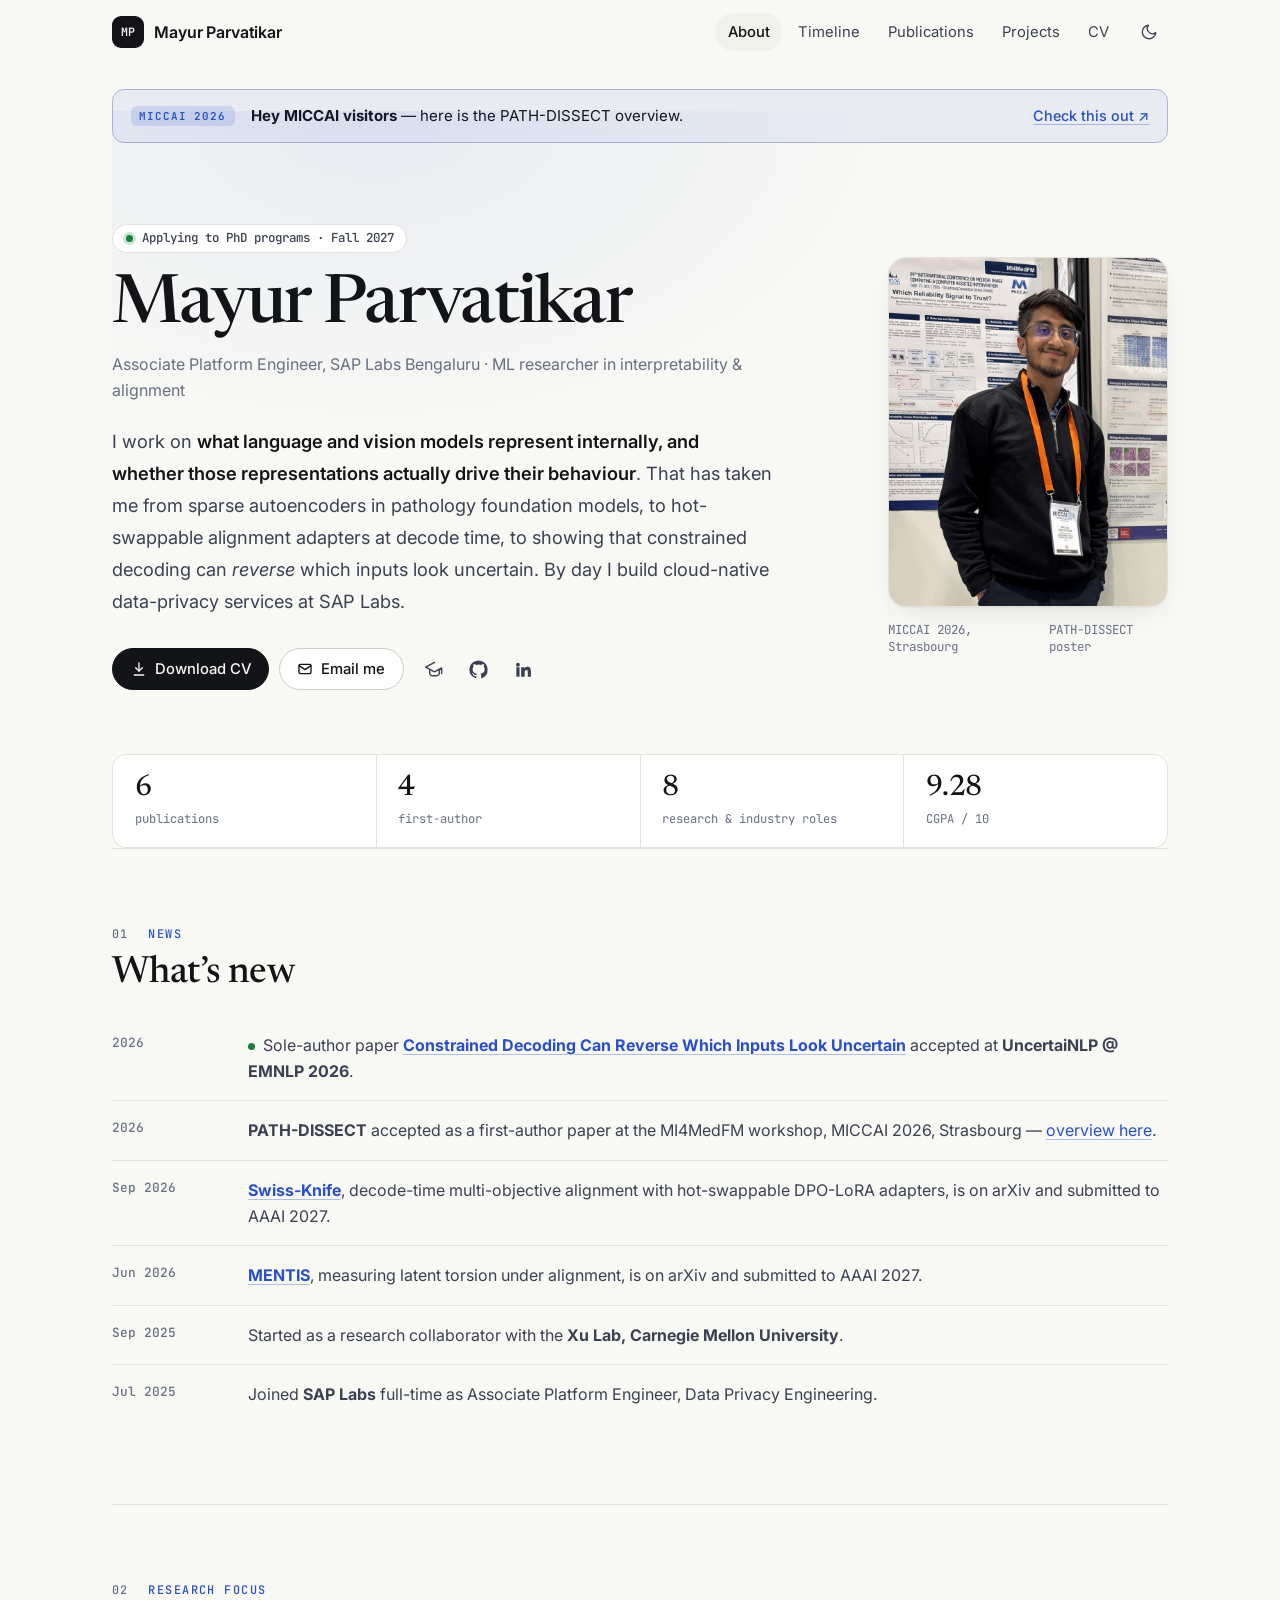
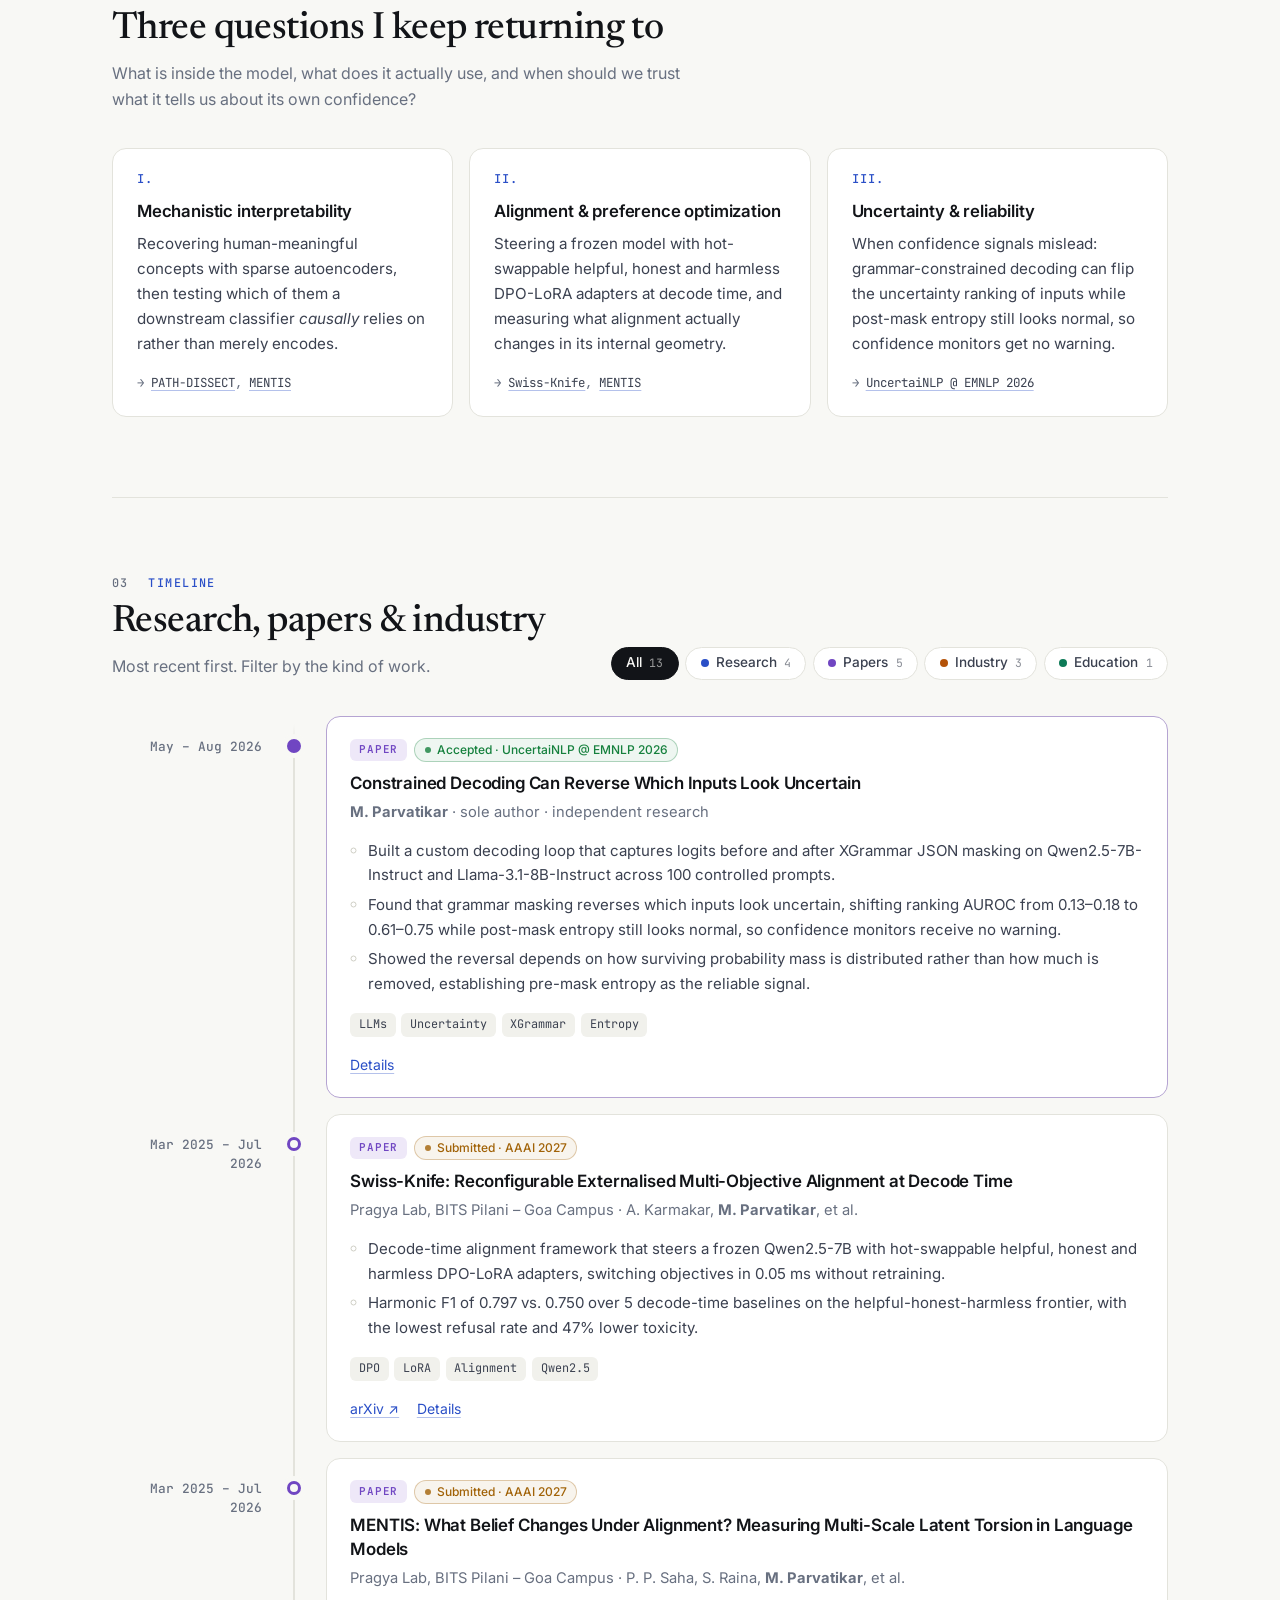
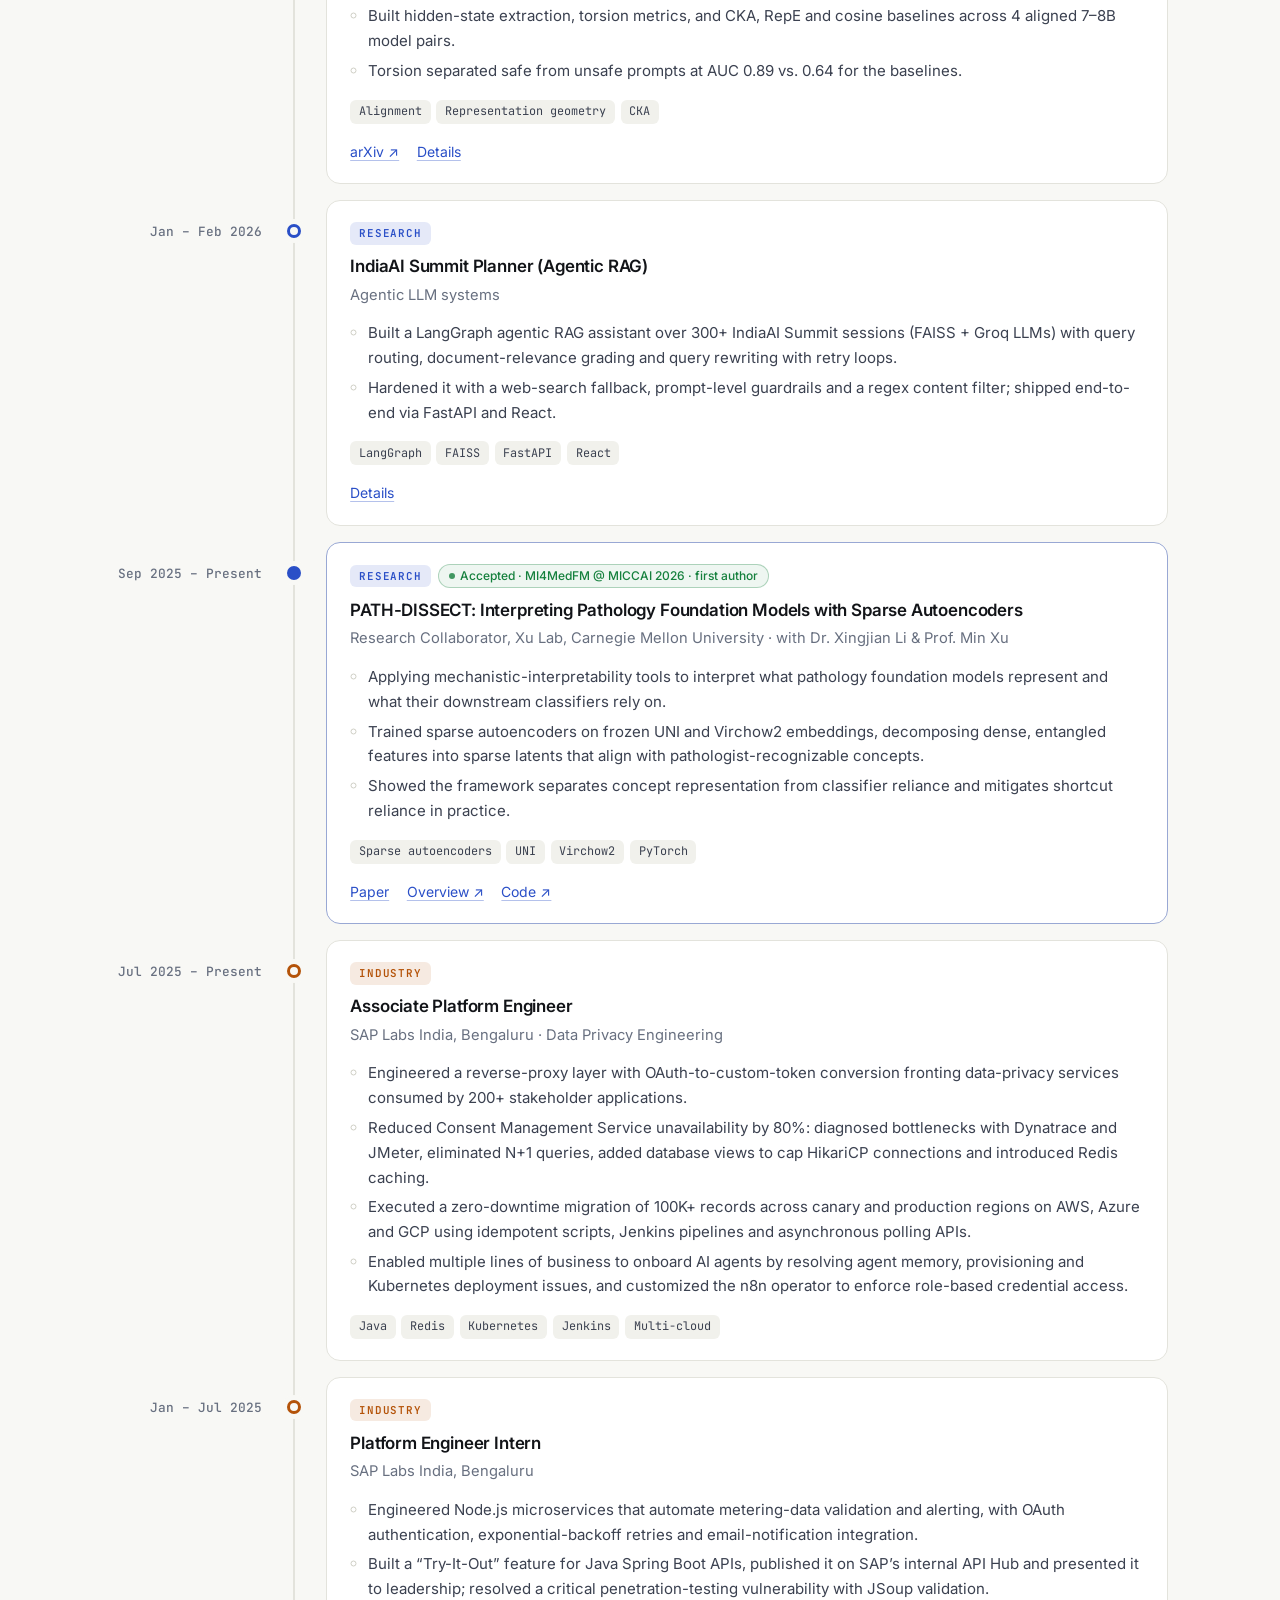
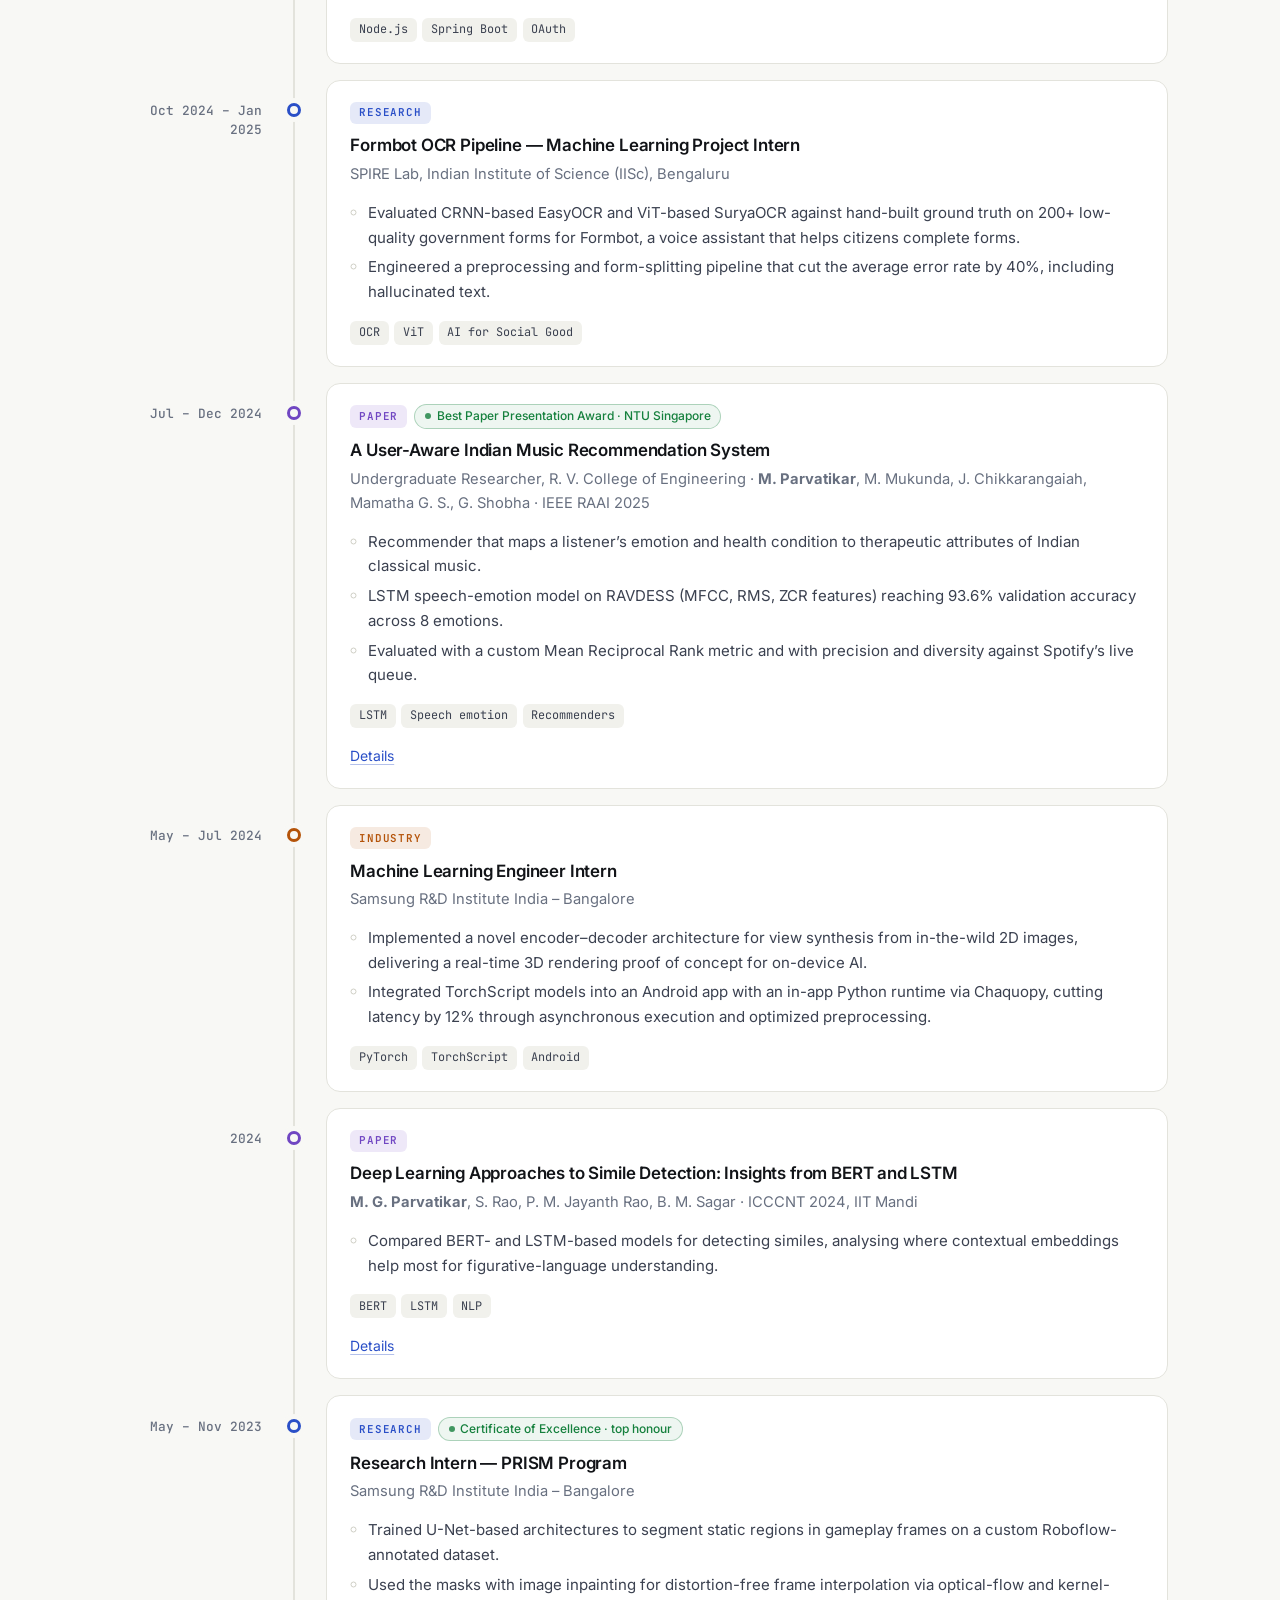
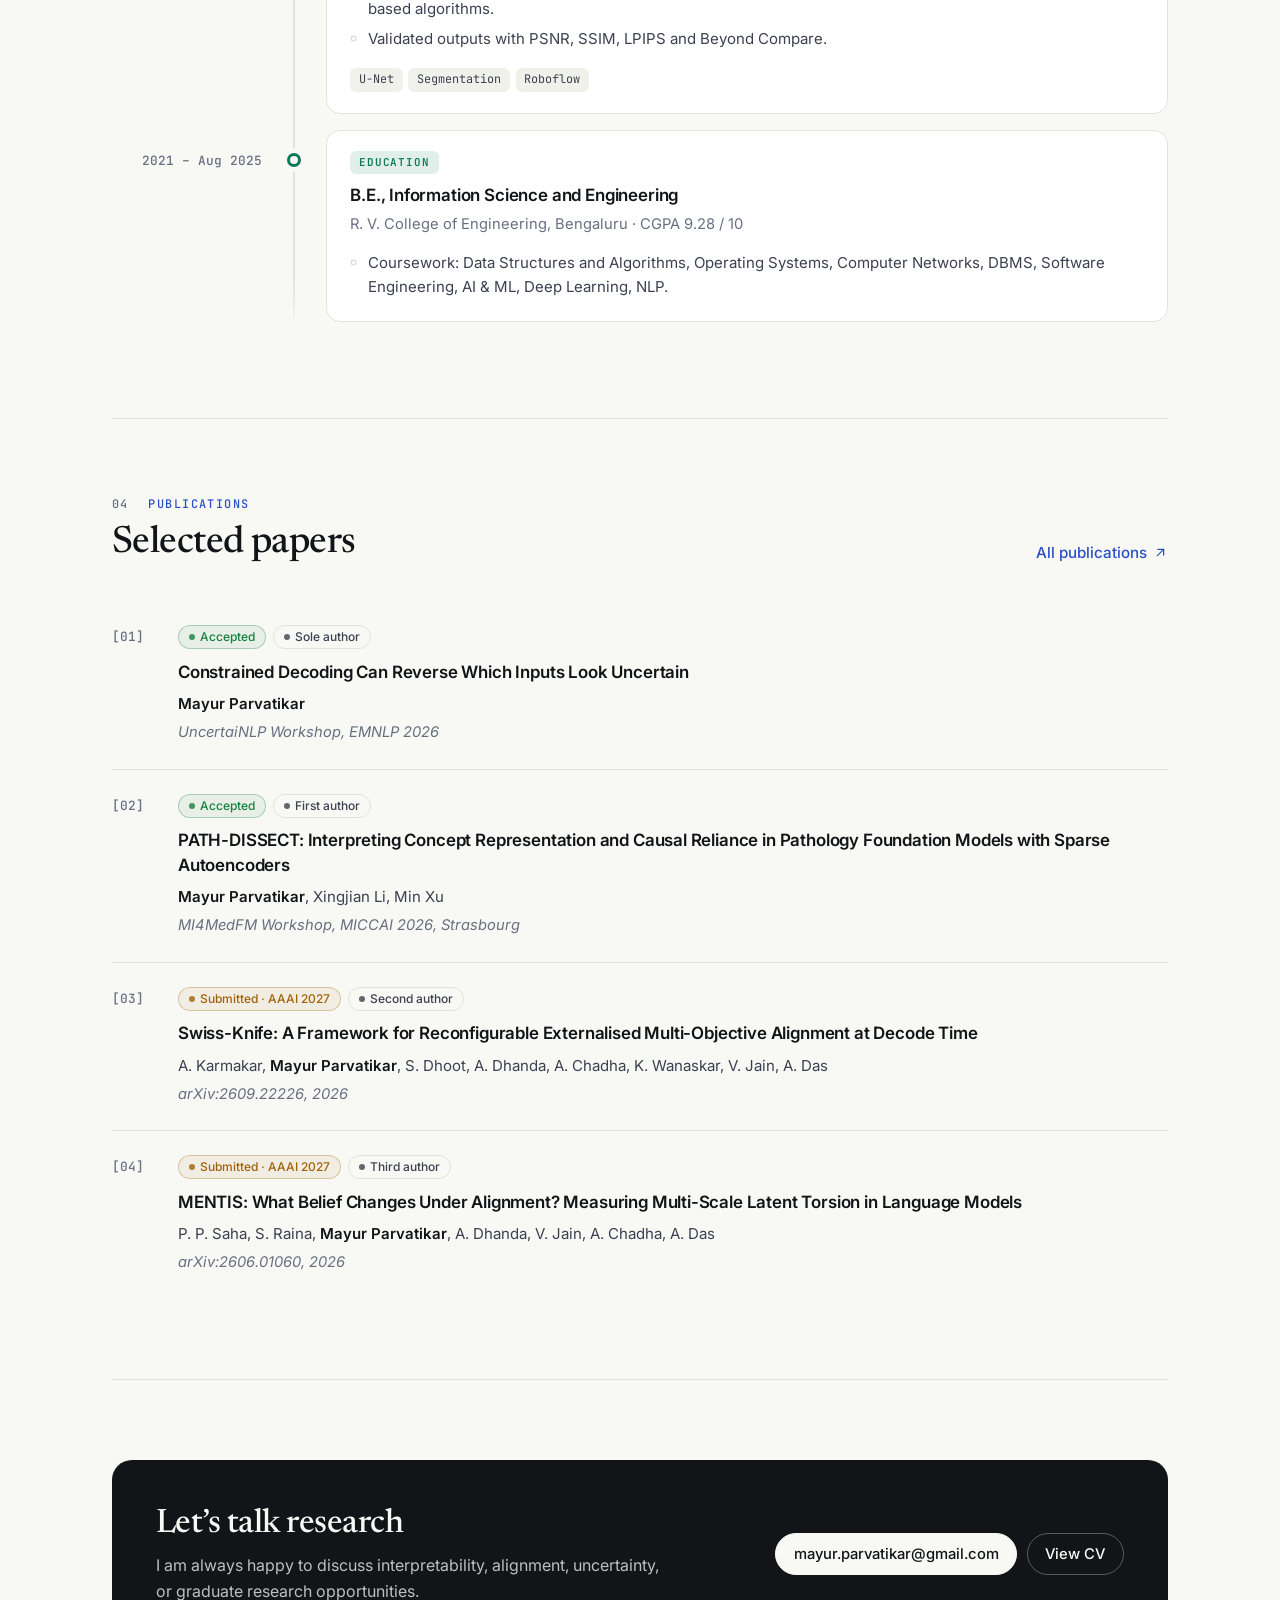
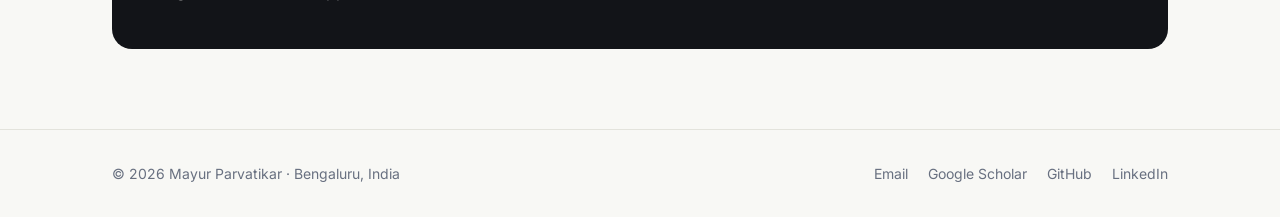
==== commit 2aa7a4bc: "Add MICCAI 2026 portrait and PATH-DISSECT code link Co-Authored-By: Claude Opus 5.5 <noreply@anthrop" ====
--- a/index.html
+++ b/index.html
@@ -110,10 +110,9 @@
 
       <figure class="portrait">
         <div class="portrait-frame">
-          <!-- Photo: drop a 4:5 crop (~800x1000px) at assets/img/mayur.jpg; falls back to the placeholder until then -->
-          <img src="assets/img/mayur.jpg" onerror="this.onerror=null;this.src='assets/img/portrait-placeholder.svg'" alt="Portrait of Mayur Parvatikar" width="400" height="500">
-        </div>
-        <figcaption><span>Bengaluru, India</span><span>ML · Interpretability</span></figcaption>
+          <img src="assets/img/mayur.jpg" alt="Mayur Parvatikar presenting the PATH-DISSECT poster at MICCAI 2026, Strasbourg" width="400" height="500">
+        </div>
+        <figcaption><span>MICCAI 2026, Strasbourg</span><span>PATH-DISSECT poster</span></figcaption>
       </figure>
     </section>
 
@@ -310,7 +309,7 @@
               <li>Showed the framework separates concept representation from classifier reliance and mitigates shortcut reliance in practice.</li>
             </ul>
             <div class="tags"><span class="tag">Sparse autoencoders</span><span class="tag">UNI</span><span class="tag">Virchow2</span><span class="tag">PyTorch</span></div>
-            <div class="card-links"><a href="publications.html#path-dissect">Paper</a><a href="https://claude.ai/artifact/VpfUEAo7BVs6aiAtDxrm1Q" target="_blank" rel="noopener">Overview ↗</a></div>
+            <div class="card-links"><a href="publications.html#path-dissect">Paper</a><a href="https://claude.ai/artifact/VpfUEAo7BVs6aiAtDxrm1Q" target="_blank" rel="noopener">Overview ↗</a><a href="https://github.com/MayurGP25/PATH-DISSECT" target="_blank" rel="noopener">Code ↗</a></div>
           </article>
         </li>
 
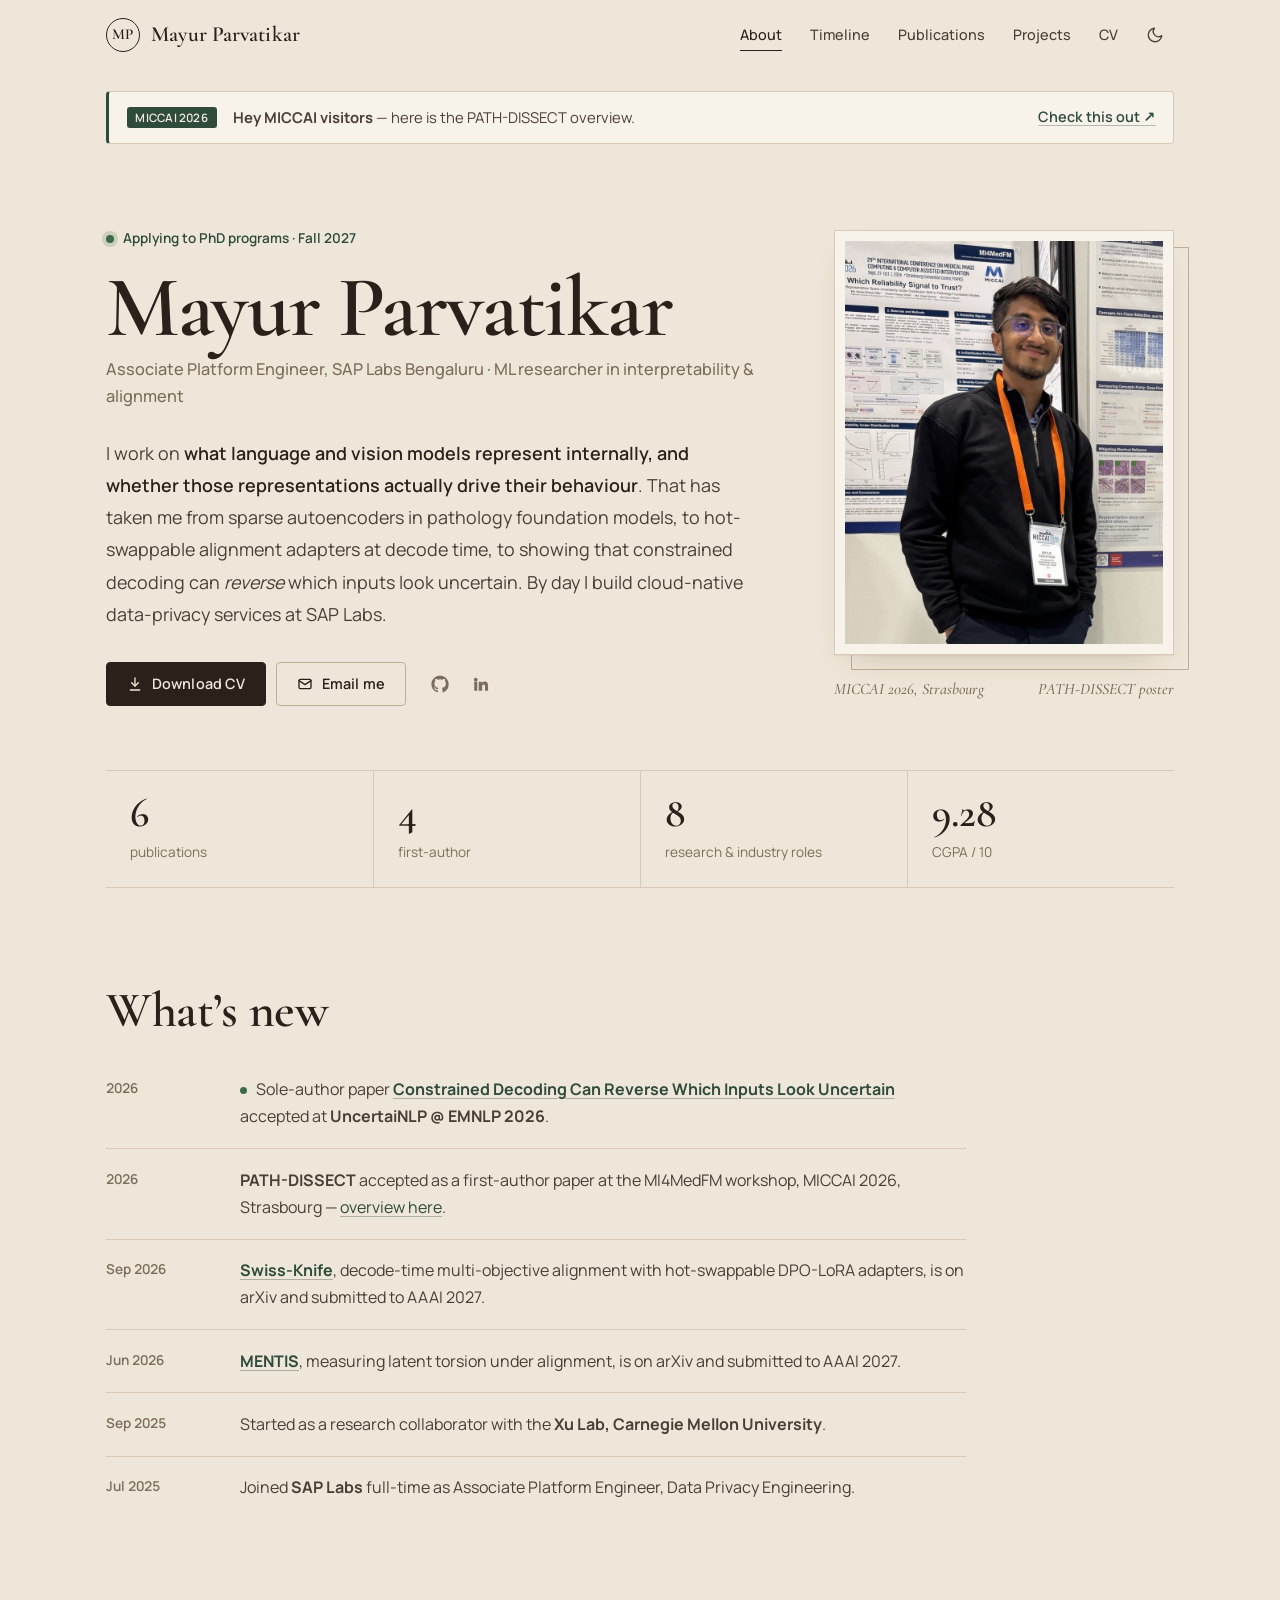
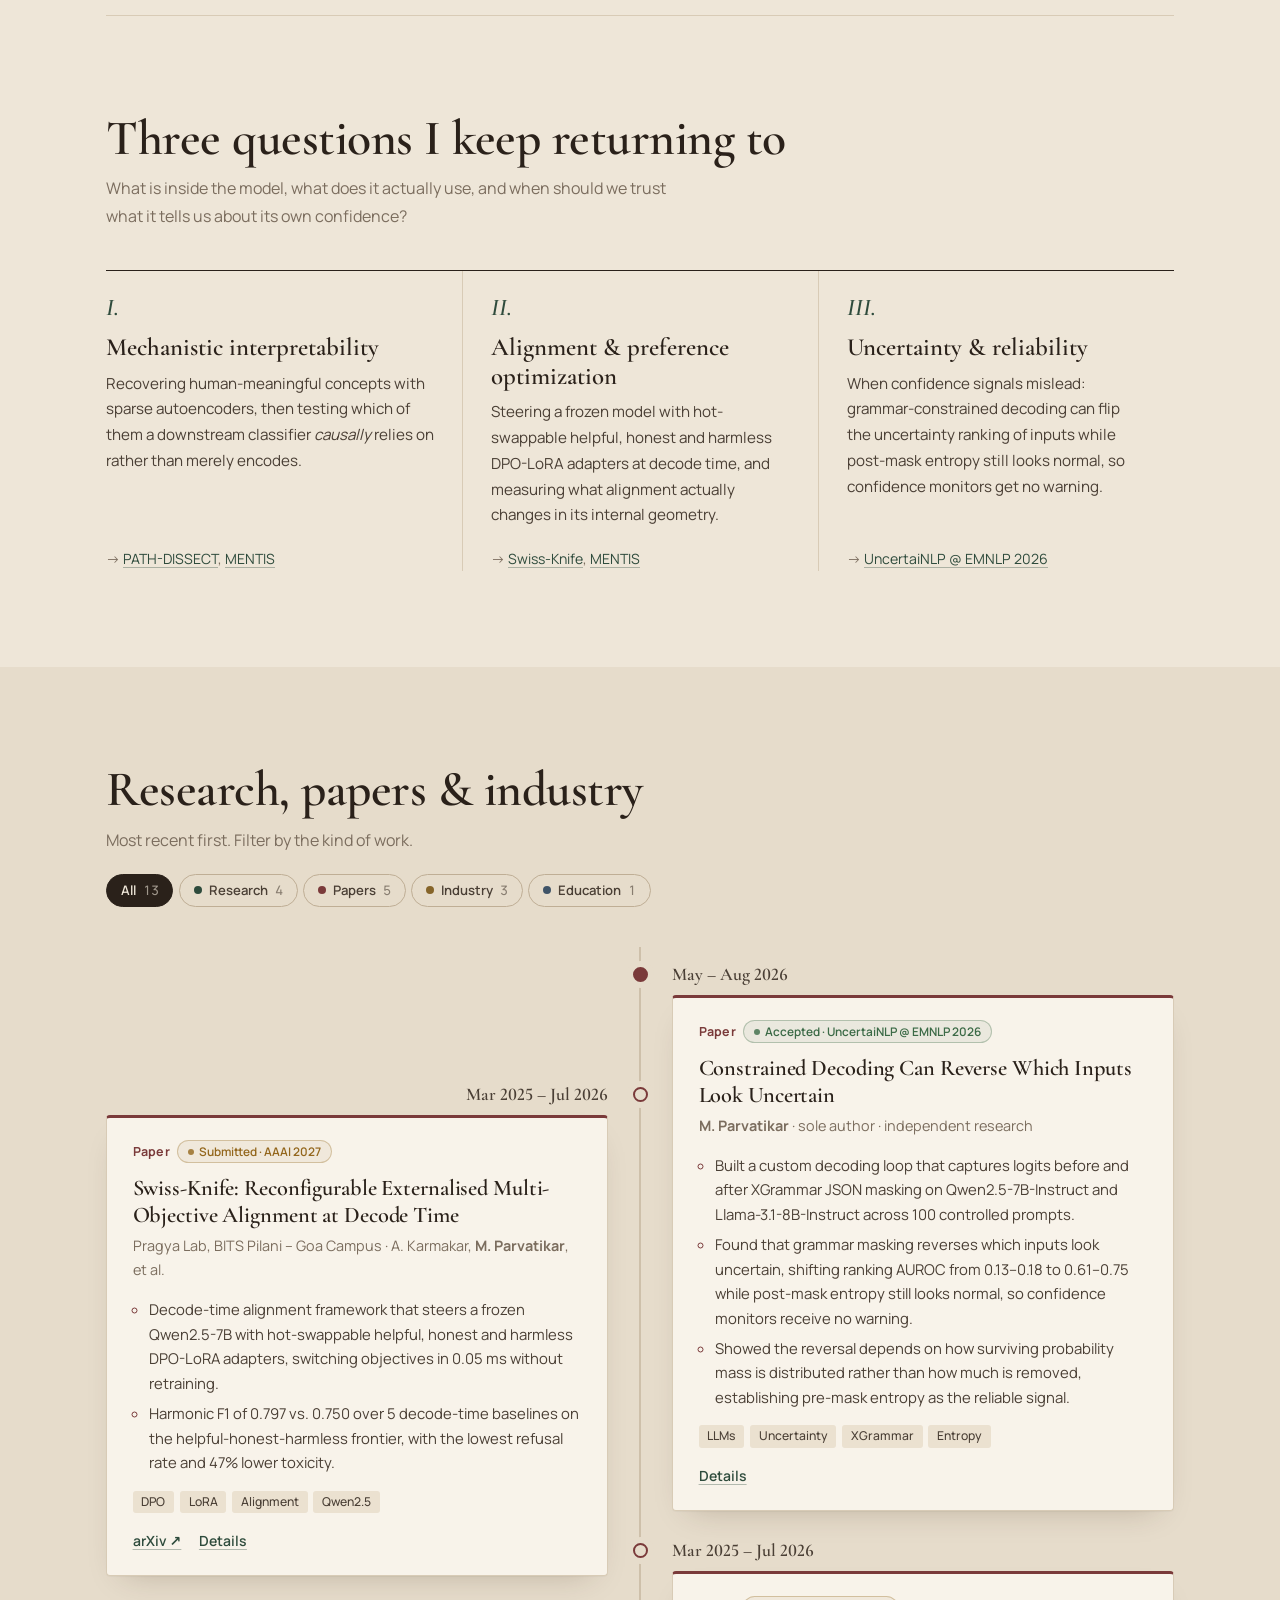
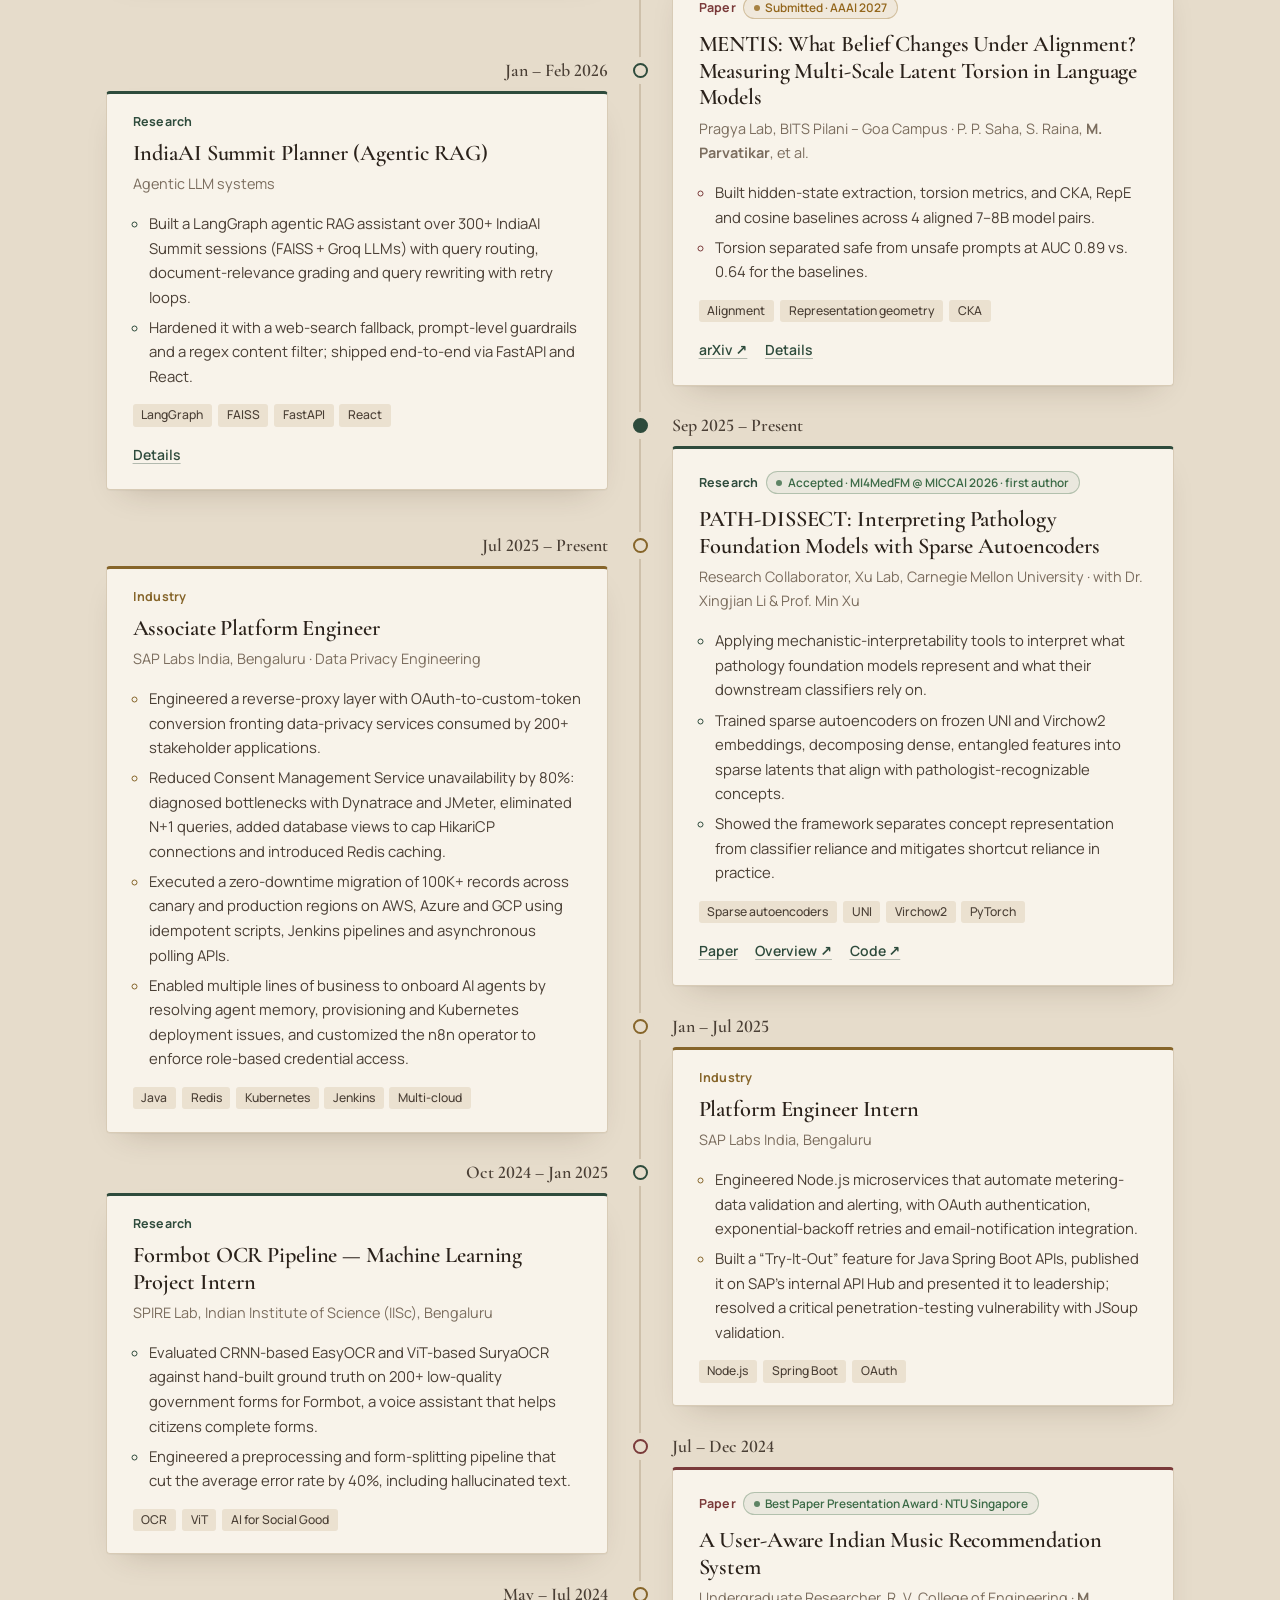
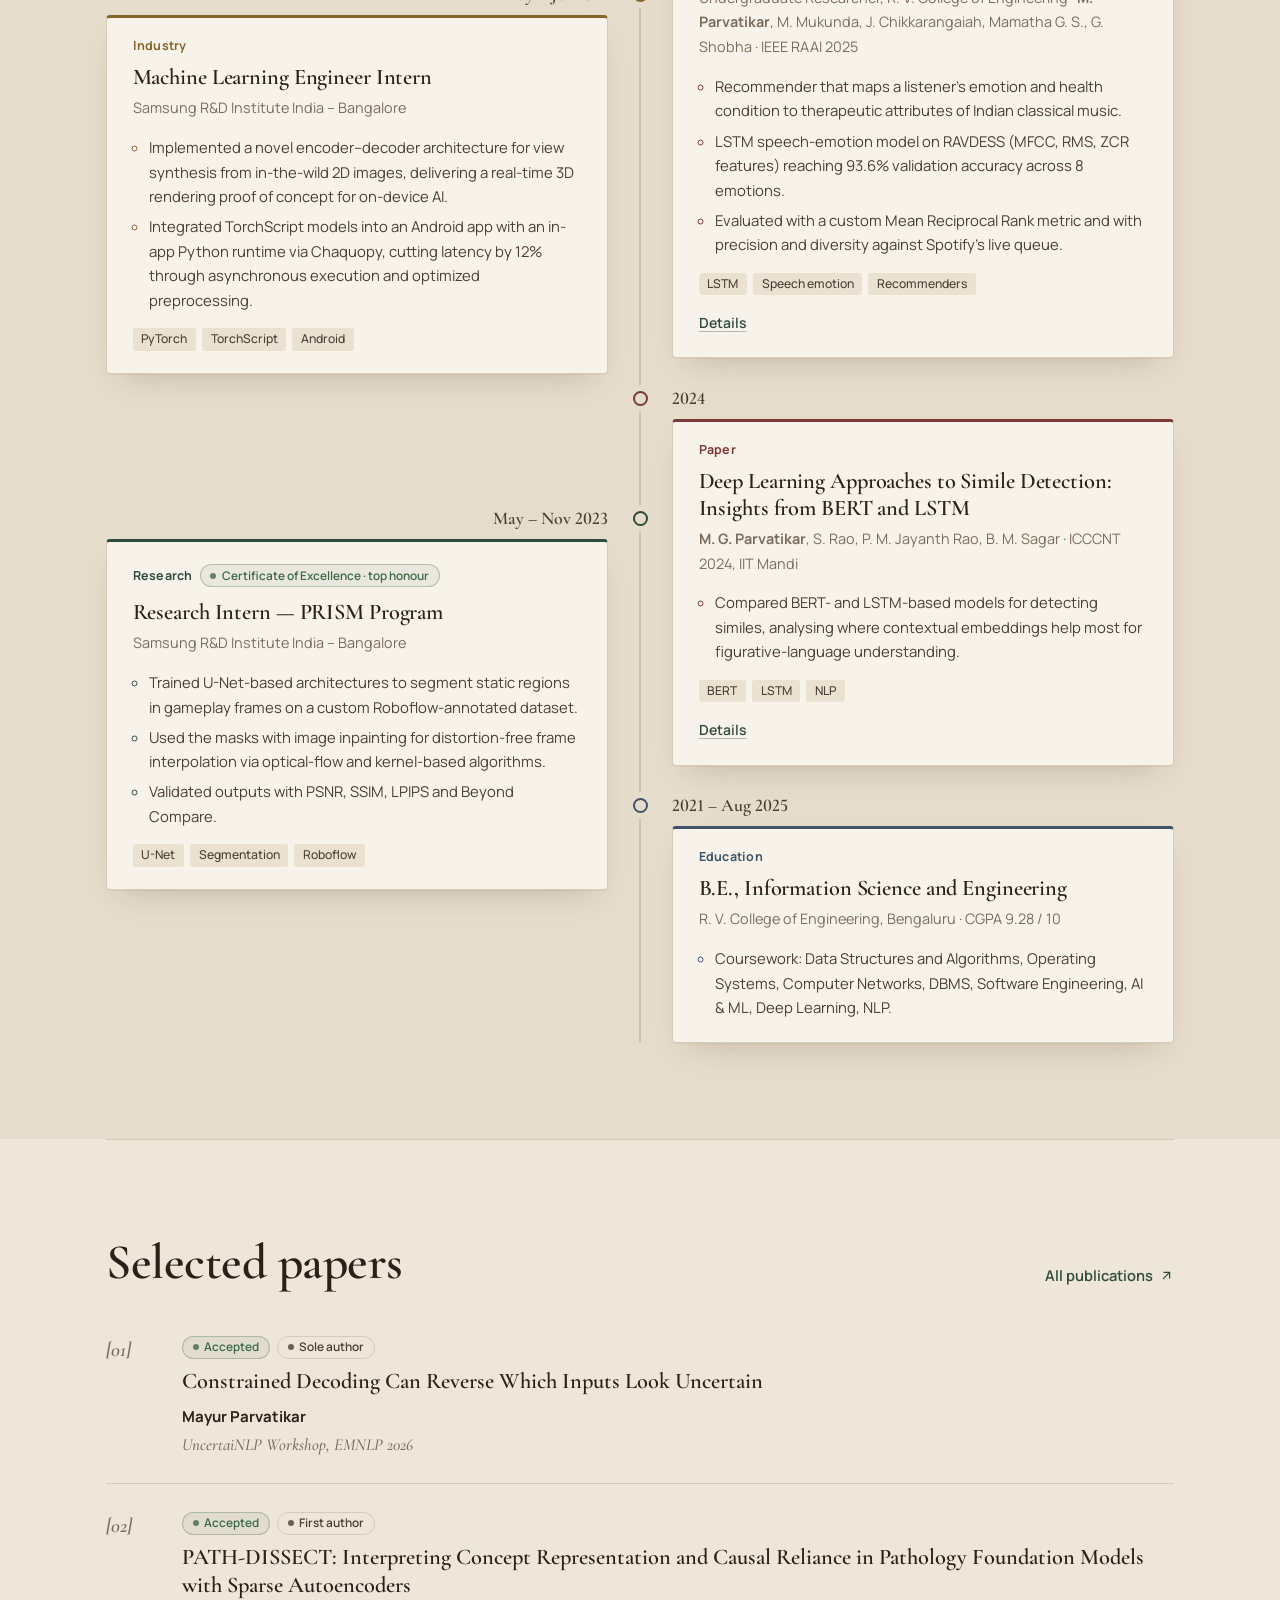
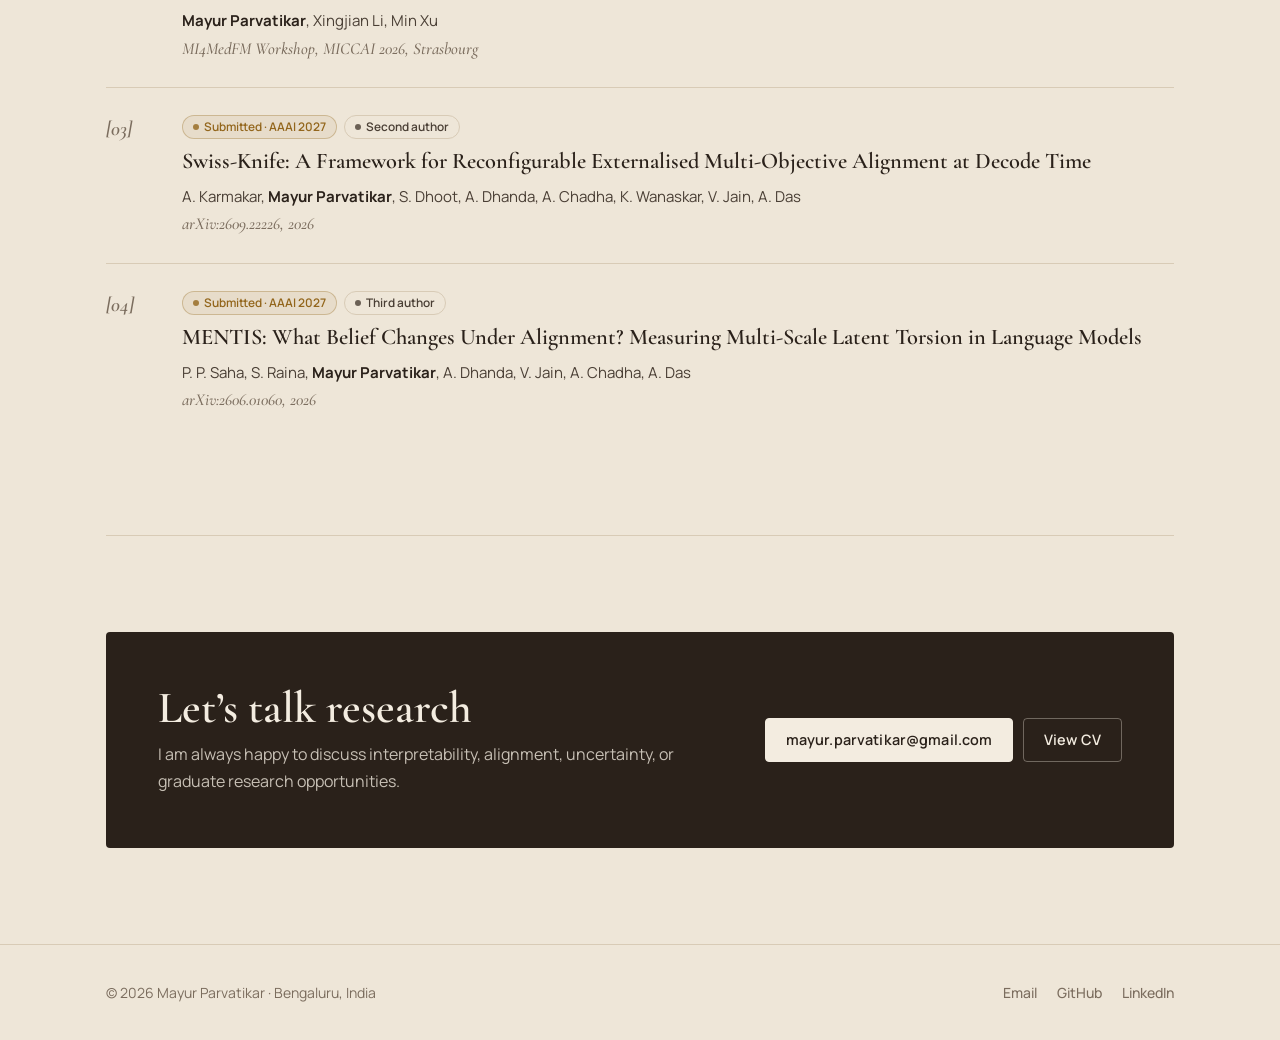
==== commit a0a1d4d0: "Redesign: beige and espresso palette, serif typography, animated timeline - Warm beige paper palette" ====
--- a/index.html
+++ b/index.html
@@ -9,10 +9,11 @@
 <meta property="og:type" content="website">
 <meta property="og:title" content="Mayur Parvatikar">
 <meta property="og:description" content="Mechanistic interpretability · LLM alignment · Uncertainty and reliability">
+<meta name="theme-color" content="#eee6d8">
 <link rel="icon" href="assets/img/mark.svg" type="image/svg+xml">
 <link rel="preconnect" href="https://fonts.googleapis.com">
 <link rel="preconnect" href="https://fonts.gstatic.com" crossorigin>
-<link rel="stylesheet" href="https://fonts.googleapis.com/css2?family=Inter:wght@400;500;600&family=JetBrains+Mono:wght@400;500;600&family=Newsreader:opsz,wght@6..72,400;6..72,500&display=swap">
+<link rel="stylesheet" href="https://fonts.googleapis.com/css2?family=Cormorant+Garamond:ital,wght@0,500;0,600;1,500;1,600&family=Manrope:wght@400;500;600;700&display=swap">
 <link rel="stylesheet" href="assets/css/site.css">
 <script>try{var t=localStorage.getItem("theme");if(t)document.documentElement.setAttribute("data-theme",t)}catch(e){}</script>
 <script type="application/ld+json">
@@ -94,10 +95,6 @@
             Email me
           </a>
           <div class="social">
-            <!-- EDIT: Google Scholar URL -->
-            <a href="#" aria-label="Google Scholar" title="Google Scholar">
-              <svg viewBox="0 0 24 24" fill="none" stroke="currentColor" stroke-width="1.8" stroke-linecap="round" stroke-linejoin="round" aria-hidden="true"><path d="M12 3 1 9l11 6 9-4.9V17"/><path d="M6 12.5V17c0 1.7 2.7 3 6 3s6-1.3 6-3v-4.5"/></svg>
-            </a>
             <a href="https://github.com/mayurgp25" target="_blank" rel="noopener" aria-label="GitHub" title="GitHub">
               <svg viewBox="0 0 24 24" fill="currentColor" aria-hidden="true"><path d="M12 .5A11.5 11.5 0 0 0 .5 12a11.5 11.5 0 0 0 7.9 10.9c.6.1.8-.2.8-.6v-2c-3.2.7-3.9-1.4-3.9-1.4-.5-1.3-1.3-1.7-1.3-1.7-1-.7.1-.7.1-.7 1.1.1 1.7 1.2 1.7 1.2 1 1.7 2.7 1.2 3.4.9.1-.7.4-1.2.7-1.5-2.6-.3-5.3-1.3-5.3-5.8 0-1.3.5-2.3 1.2-3.2-.1-.3-.5-1.5.1-3.1 0 0 1-.3 3.3 1.2a11.4 11.4 0 0 1 6 0C17.5 4.7 18.5 5 18.5 5c.6 1.6.2 2.8.1 3.1.8.9 1.2 1.9 1.2 3.2 0 4.5-2.7 5.5-5.3 5.8.4.4.8 1.1.8 2.2v3.3c0 .4.2.7.8.6A11.5 11.5 0 0 0 23.5 12 11.5 11.5 0 0 0 12 .5z"/></svg>
             </a>
@@ -128,7 +125,6 @@
     <section class="section" id="news">
       <div class="section-head">
         <div>
-          <p class="kicker"><span class="num">01</span> News</p>
           <h2>What’s new</h2>
         </div>
       </div>
@@ -165,7 +161,6 @@
     <section class="section" id="research">
       <div class="section-head">
         <div>
-          <p class="kicker"><span class="num">02</span> Research focus</p>
           <h2>Three questions I keep returning to</h2>
           <p class="sub">What is inside the model, what does it actually use, and when should we trust what it tells us about its own confidence?</p>
         </div>
@@ -199,7 +194,6 @@
     <section class="section" id="timeline">
       <div class="section-head">
         <div>
-          <p class="kicker"><span class="num">03</span> Timeline</p>
           <h2>Research, papers &amp; industry</h2>
           <p class="sub">Most recent first. Filter by the kind of work.</p>
         </div>
@@ -449,7 +443,6 @@
     <section class="section" id="publications">
       <div class="section-head">
         <div>
-          <p class="kicker"><span class="num">04</span> Publications</p>
           <h2>Selected papers</h2>
         </div>
         <a class="link-arrow" href="publications.html">All publications
@@ -519,7 +512,6 @@
     <p>© <span data-year>2026</span> Mayur Parvatikar · Bengaluru, India</p>
     <nav class="footer-links" aria-label="Elsewhere">
       <a href="mailto:mayur.parvatikar@gmail.com">Email</a>
-      <a href="#">Google Scholar</a>
       <a href="https://github.com/mayurgp25" target="_blank" rel="noopener">GitHub</a>
       <a href="https://www.linkedin.com/in/mayurparvatikar" target="_blank" rel="noopener">LinkedIn</a>
     </nav>
--- a/assets/css/site.css
+++ b/assets/css/site.css
@@ -1,104 +1,109 @@
 /* ===========================================================================
    Mayur Parvatikar — site styles
-   All colour, type and spacing decisions live in the tokens below.
+   Beige paper, espresso ink, forest-green accent. One orchestrated motion:
+   the experience timeline draws itself as you scroll.
    The dark palette is declared twice: system preference + manual toggle.
    =========================================================================== */
 
 :root {
-  --bg: #f8f8f5;
-  --surface: #ffffff;
-  --surface-2: #f1f1ec;
-  --ink: #121418;
-  --ink-2: #3b4150;
-  --muted: #687080;
-  --line: #e3e3dc;
-  --line-strong: #cfcfc6;
-
-  --accent: #2a4fc7;
-  --accent-soft: rgba(42, 79, 199, 0.08);
-  --ok: #15803d;
-  --warn: #a16207;
+  --bg: #eee6d8;
+  --bg-2: #e6dccb;
+  --surface: #f8f3ea;
+  --surface-2: #ebe1d0;
+  --ink: #2a211a;
+  --ink-2: #4a3f35;
+  --muted: #7b6d5e;
+  --line: #d8cbb6;
+  --line-strong: #bfae95;
+
+  --accent: #2e4b3c;
+  --accent-soft: rgba(46, 75, 60, 0.09);
+  --ok: #3b6a46;
+  --warn: #93661c;
 
   /* timeline / category colours */
-  --c-research: #2a4fc7;
-  --c-paper: #7046c2;
-  --c-industry: #b45309;
-  --c-education: #0d7a57;
-
-  --invert-bg: #121418;
-  --invert-ink: #f8f8f5;
-
-  --shadow: 0 1px 2px rgba(16, 18, 24, 0.04), 0 10px 30px -12px rgba(16, 18, 24, 0.14);
-
-  --font-display: "Newsreader", "Iowan Old Style", "Palatino Linotype", Georgia, serif;
-  --font-body: "Inter", system-ui, -apple-system, "Segoe UI", Roboto, sans-serif;
-  --font-mono: "JetBrains Mono", ui-monospace, "SFMono-Regular", Consolas, monospace;
-
-  --wrap: 1120px;
-  --gutter: clamp(1rem, 4vw, 2rem);
-  --radius: 14px;
+  --c-research: #2e4b3c;
+  --c-paper: #7a3a3a;
+  --c-industry: #86652a;
+  --c-education: #3f5468;
+
+  --invert-bg: #2a211a;
+  --invert-ink: #f3ece0;
+
+  --shadow: 0 1px 1px rgba(60, 40, 20, 0.04), 0 14px 32px -18px rgba(60, 40, 20, 0.28);
+
+  --font-display: "Cormorant Garamond", "Iowan Old Style", "Palatino Linotype", Georgia, serif;
+  --font-body: "Manrope", system-ui, -apple-system, "Segoe UI", Roboto, sans-serif;
+  --font-mono: ui-monospace, "SFMono-Regular", Consolas, monospace;
+
+  --wrap: 1140px;
+  --gutter: clamp(1rem, 4vw, 2.25rem);
+  --radius: 10px;
 
   color-scheme: light;
 }
 
 @media (prefers-color-scheme: dark) {
   :root:not([data-theme="light"]) {
-    --bg: #0d0f14;
-    --surface: #14171f;
-    --surface-2: #1b1f29;
-    --ink: #eceef3;
-    --ink-2: #c1c6d2;
-    --muted: #8a91a2;
-    --line: #252a36;
-    --line-strong: #353b4a;
-    --accent: #8ea6ff;
-    --accent-soft: rgba(142, 166, 255, 0.12);
-    --ok: #4ade80;
-    --warn: #facc15;
-    --c-research: #8ea6ff;
-    --c-paper: #b79cff;
-    --c-industry: #f0a54a;
-    --c-education: #4cc99a;
-    --invert-bg: #1b2030;
-    --invert-ink: #eceef3;
-    --shadow: 0 1px 2px rgba(0, 0, 0, 0.3), 0 10px 30px -12px rgba(0, 0, 0, 0.6);
+    --bg: #1d1814;
+    --bg-2: #231d18;
+    --surface: #27211b;
+    --surface-2: #30281f;
+    --ink: #f0e7d9;
+    --ink-2: #d2c6b5;
+    --muted: #a09180;
+    --line: #3a3128;
+    --line-strong: #514538;
+    --accent: #a4c4ad;
+    --accent-soft: rgba(164, 196, 173, 0.12);
+    --ok: #9cc8a5;
+    --warn: #e0b56a;
+    --c-research: #a4c4ad;
+    --c-paper: #d99a92;
+    --c-industry: #d9b56f;
+    --c-education: #9fb6cc;
+    --invert-bg: #f0e7d9;
+    --invert-ink: #1d1814;
+    --shadow: 0 1px 1px rgba(0, 0, 0, 0.3), 0 14px 32px -18px rgba(0, 0, 0, 0.7);
     color-scheme: dark;
   }
 }
 
 :root[data-theme="dark"] {
-  --bg: #0d0f14;
-  --surface: #14171f;
-  --surface-2: #1b1f29;
-  --ink: #eceef3;
-  --ink-2: #c1c6d2;
-  --muted: #8a91a2;
-  --line: #252a36;
-  --line-strong: #353b4a;
-  --accent: #8ea6ff;
-  --accent-soft: rgba(142, 166, 255, 0.12);
-  --ok: #4ade80;
-  --warn: #facc15;
-  --c-research: #8ea6ff;
-  --c-paper: #b79cff;
-  --c-industry: #f0a54a;
-  --c-education: #4cc99a;
-  --invert-bg: #1b2030;
-  --invert-ink: #eceef3;
-  --shadow: 0 1px 2px rgba(0, 0, 0, 0.3), 0 10px 30px -12px rgba(0, 0, 0, 0.6);
+  --bg: #1d1814;
+  --bg-2: #231d18;
+  --surface: #27211b;
+  --surface-2: #30281f;
+  --ink: #f0e7d9;
+  --ink-2: #d2c6b5;
+  --muted: #a09180;
+  --line: #3a3128;
+  --line-strong: #514538;
+  --accent: #a4c4ad;
+  --accent-soft: rgba(164, 196, 173, 0.12);
+  --ok: #9cc8a5;
+  --warn: #e0b56a;
+  --c-research: #a4c4ad;
+  --c-paper: #d99a92;
+  --c-industry: #d9b56f;
+  --c-education: #9fb6cc;
+  --invert-bg: #f0e7d9;
+  --invert-ink: #1d1814;
+  --shadow: 0 1px 1px rgba(0, 0, 0, 0.3), 0 14px 32px -18px rgba(0, 0, 0, 0.7);
   color-scheme: dark;
 }
 
 /* ------------------------------------------------------------------ base */
 *, *::before, *::after { box-sizing: border-box; }
 
-html { scroll-behavior: smooth; scroll-padding-top: 84px; -webkit-text-size-adjust: 100%; }
+html { scroll-behavior: smooth; scroll-padding-top: 88px; -webkit-text-size-adjust: 100%; }
 
 body {
   margin: 0;
   background: var(--bg);
   color: var(--ink);
-  font: 400 1rem/1.65 var(--font-body);
+  font: 400 1rem/1.7 var(--font-body);
+  font-feature-settings: "tnum" 0;
   -webkit-font-smoothing: antialiased;
   text-rendering: optimizeLegibility;
   overflow-x: hidden;
@@ -112,18 +117,19 @@
   text-decoration-thickness: 1px;
   text-underline-offset: 3px;
   text-decoration-color: color-mix(in srgb, var(--accent) 35%, transparent);
+  transition: text-decoration-color .15s;
 }
 a:hover { text-decoration-color: currentColor; }
 
-:focus-visible { outline: 2px solid var(--accent); outline-offset: 3px; border-radius: 6px; }
-::selection { background: var(--accent-soft); }
+:focus-visible { outline: 2px solid var(--accent); outline-offset: 3px; border-radius: 4px; }
+::selection { background: color-mix(in srgb, var(--accent) 18%, transparent); }
 [hidden] { display: none !important; }
 
 .wrap { max-width: var(--wrap); margin-inline: auto; padding-inline: var(--gutter); }
 
 .skip-link {
   position: absolute; left: 1rem; top: -3rem; z-index: 100;
-  padding: .5rem .9rem; border-radius: 8px;
+  padding: .5rem .9rem; border-radius: 6px;
   background: var(--ink); color: var(--bg); text-decoration: none;
 }
 .skip-link:focus { top: 1rem; }
@@ -131,35 +137,42 @@
 /* ---------------------------------------------------------------- header */
 .site-header {
   position: sticky; top: 0; z-index: 50;
-  background: color-mix(in srgb, var(--bg) 84%, transparent);
-  -webkit-backdrop-filter: saturate(1.4) blur(12px);
-  backdrop-filter: saturate(1.4) blur(12px);
+  background: color-mix(in srgb, var(--bg) 88%, transparent);
+  -webkit-backdrop-filter: blur(10px);
+  backdrop-filter: blur(10px);
   border-bottom: 1px solid transparent;
   transition: border-color .2s ease;
 }
 .site-header.is-scrolled { border-bottom-color: var(--line); }
 
-.header-inner { display: flex; align-items: center; justify-content: space-between; gap: 1rem; height: 64px; }
-
-.brand { display: inline-flex; align-items: center; gap: .65rem; color: var(--ink); text-decoration: none; font-weight: 600; letter-spacing: -.01em; }
+.header-inner { display: flex; align-items: center; justify-content: space-between; gap: 1rem; height: 70px; }
+
+.brand { display: inline-flex; align-items: center; gap: .7rem; color: var(--ink); text-decoration: none; }
+.brand > span:last-child { font: 600 1.35rem/1 var(--font-display); letter-spacing: .005em; }
 .brand-mark {
-  display: grid; place-items: center; width: 32px; height: 32px; border-radius: 9px;
-  background: var(--invert-bg); color: var(--invert-ink); font: 600 .72rem/1 var(--font-mono);
-}
-
-.header-right { display: flex; align-items: center; gap: .5rem; }
-
-.nav { display: flex; align-items: center; gap: .15rem; }
+  display: grid; place-items: center; width: 34px; height: 34px; border-radius: 50%;
+  border: 1px solid var(--ink); color: var(--ink);
+  font: 600 .95rem/1 var(--font-display); letter-spacing: .02em;
+}
+
+.header-right { display: flex; align-items: center; gap: .4rem; }
+
+.nav { display: flex; align-items: center; gap: .25rem; }
 .nav a {
-  color: var(--ink-2); text-decoration: none; font-size: .925rem;
-  padding: .45rem .8rem; border-radius: 999px; transition: background .15s, color .15s;
-}
-.nav a:hover { color: var(--ink); background: var(--surface-2); }
-.nav a[aria-current="page"] { color: var(--ink); background: var(--surface-2); font-weight: 500; }
+  position: relative; color: var(--ink-2); text-decoration: none; font-size: .9rem; font-weight: 500;
+  padding: .45rem .75rem;
+}
+.nav a::after {
+  content: ""; position: absolute; left: .75rem; right: .75rem; bottom: .2rem; height: 1px;
+  background: currentColor; transform: scaleX(0); transform-origin: left; transition: transform .25s ease;
+}
+.nav a:hover { color: var(--ink); }
+.nav a:hover::after, .nav a[aria-current="page"]::after { transform: scaleX(1); }
+.nav a[aria-current="page"] { color: var(--ink); }
 
 .icon-btn {
   display: inline-grid; place-items: center; width: 38px; height: 38px;
-  border: 0; border-radius: 999px; background: transparent; color: var(--ink-2); cursor: pointer;
+  border: 0; border-radius: 50%; background: transparent; color: var(--ink-2); cursor: pointer;
 }
 .icon-btn:hover { background: var(--surface-2); color: var(--ink); }
 .icon-btn svg { width: 18px; height: 18px; }
@@ -178,291 +191,343 @@
   .menu-btn { display: inline-grid; }
   .nav {
     display: none; position: absolute; top: 100%; left: 0; right: 0;
-    flex-direction: column; align-items: stretch; gap: .15rem;
+    flex-direction: column; align-items: stretch; gap: 0;
     padding: .5rem var(--gutter) 1rem; background: var(--bg); border-bottom: 1px solid var(--line);
   }
   .nav.is-open { display: flex; }
-  .nav a { padding: .75rem .9rem; border-radius: 10px; }
+  .nav a { padding: .8rem 0; border-bottom: 1px solid var(--line); }
+  .nav a::after { display: none; }
 }
 
 /* --------------------------------------------------------------- buttons */
 .btn {
-  display: inline-flex; align-items: center; gap: .5rem; height: 42px; padding: 0 1.1rem;
-  border: 1px solid var(--line-strong); border-radius: 999px;
-  background: var(--surface); color: var(--ink);
-  font: 500 .925rem/1 var(--font-body); text-decoration: none; white-space: nowrap;
-  transition: border-color .15s, background .15s, transform .15s;
-}
-.btn:hover { border-color: var(--ink-2); }
-.btn:active { transform: translateY(1px); }
+  display: inline-flex; align-items: center; gap: .55rem; height: 44px; padding: 0 1.25rem;
+  border: 1px solid var(--line-strong); border-radius: 4px;
+  background: transparent; color: var(--ink);
+  font: 600 .9rem/1 var(--font-body); letter-spacing: .01em; text-decoration: none; white-space: nowrap;
+  transition: border-color .15s, background .15s, color .15s;
+}
+.btn:hover { border-color: var(--ink); background: var(--surface); }
 .btn svg { width: 16px; height: 16px; flex: none; }
-.btn-primary { background: var(--invert-bg); color: var(--invert-ink); border-color: var(--invert-bg); }
-.btn-primary:hover { opacity: .9; }
-
-.social { display: flex; align-items: center; gap: .15rem; }
-.social a { display: grid; place-items: center; width: 42px; height: 42px; border-radius: 999px; color: var(--ink-2); transition: background .15s, color .15s; }
-.social a:hover { background: var(--surface-2); color: var(--ink); }
-.social svg { width: 19px; height: 19px; }
+.btn-primary { background: var(--ink); color: var(--bg); border-color: var(--ink); }
+.btn-primary:hover { background: var(--accent); border-color: var(--accent); color: #f3ece0; }
+
+.social { display: flex; align-items: center; gap: .1rem; margin-left: .25rem; }
+.social a { display: grid; place-items: center; width: 40px; height: 40px; border-radius: 50%; color: var(--muted); transition: color .15s, background .15s; }
+.social a:hover { color: var(--ink); background: var(--surface-2); }
+.social svg { width: 18px; height: 18px; }
 
 /* ---------------------------------------------------------------- banner */
 .banner {
   display: flex; flex-wrap: wrap; align-items: center; gap: .6rem 1rem;
-  margin-top: 1.5rem; padding: .85rem 1.1rem;
-  border: 1px solid color-mix(in srgb, var(--accent) 30%, var(--line));
-  border-radius: 12px; background: var(--accent-soft);
+  margin-top: 1.25rem; padding: .8rem 1.1rem;
+  border: 1px solid var(--line); border-left: 3px solid var(--accent);
+  border-radius: 4px; background: var(--surface);
 }
 .banner .pill {
-  padding: .3rem .55rem; border-radius: 6px;
-  background: color-mix(in srgb, var(--accent) 14%, transparent); color: var(--accent);
-  font: 600 .68rem/1 var(--font-mono); letter-spacing: .08em; text-transform: uppercase;
-}
-.banner p { margin: 0; flex: 1; min-width: 14rem; color: var(--ink); font-size: .94rem; }
-.banner .banner-link { font-weight: 500; font-size: .9rem; white-space: nowrap; }
+  padding: .3rem .55rem; border-radius: 3px;
+  background: var(--accent); color: #f3ece0;
+  font: 600 .72rem/1 var(--font-body); letter-spacing: .02em;
+}
+:root[data-theme="dark"] .banner .pill { color: var(--bg); }
+.banner p { margin: 0; flex: 1; min-width: 14rem; color: var(--ink-2); font-size: .93rem; }
+.banner .banner-link { font-weight: 600; font-size: .9rem; white-space: nowrap; }
 
 /* ------------------------------------------------------------------ hero */
 .hero {
-  position: relative; isolation: isolate;
-  display: grid; grid-template-columns: minmax(0, 1fr) 280px; align-items: center;
-  gap: clamp(2rem, 6vw, 4.5rem);
+  display: grid; grid-template-columns: minmax(0, 1fr) 340px; align-items: center;
+  gap: clamp(2rem, 6vw, 5rem);
   padding-block: clamp(2.5rem, 7vw, 5rem) clamp(2.5rem, 6vw, 4rem);
-}
-.hero::before {
-  content: ""; position: absolute; z-index: -1; top: -2rem; left: 0; right: 0; height: 75%;
-  background: radial-gradient(70% 100% at 25% 0%, var(--accent-soft), transparent 70%);
-  pointer-events: none;
 }
 
 .eyebrow {
   display: inline-flex; align-items: center; gap: .55rem; margin: 0;
-  padding: .45rem .8rem; border: 1px solid var(--line); border-radius: 999px; background: var(--surface);
-  font: 500 .78rem/1 var(--font-mono); color: var(--ink-2);
-}
-.eyebrow .pulse { width: 7px; height: 7px; border-radius: 50%; background: var(--ok); box-shadow: 0 0 0 3px color-mix(in srgb, var(--ok) 22%, transparent); }
-
-.hero h1 { margin: 1.25rem 0 .6rem; font: 500 clamp(2.5rem, 6vw, 4.2rem)/1.02 var(--font-display); letter-spacing: -.025em; }
-.hero .role { margin: 0 0 1.4rem; color: var(--muted); font-size: 1rem; }
-.hero .lead { margin: 0; max-width: 60ch; color: var(--ink-2); font-size: clamp(1.03rem, 1.5vw, 1.14rem); line-height: 1.75; }
+  color: var(--accent); font: 600 .85rem/1 var(--font-body);
+}
+.eyebrow .pulse { width: 8px; height: 8px; border-radius: 50%; background: var(--ok); box-shadow: 0 0 0 4px color-mix(in srgb, var(--ok) 18%, transparent); }
+
+.hero h1 {
+  margin: 1rem 0 .4rem;
+  font: 600 clamp(3rem, 7.5vw, 5.4rem)/.95 var(--font-display);
+  letter-spacing: -.015em;
+}
+.hero .role { margin: 0 0 1.6rem; color: var(--muted); font-size: 1.02rem; font-weight: 500; }
+.hero .lead {
+  margin: 0; max-width: 58ch; color: var(--ink-2);
+  font-size: clamp(1.04rem, 1.5vw, 1.12rem); line-height: 1.8;
+}
 .hero .lead strong { color: var(--ink); font-weight: 600; }
 
-.actions { display: flex; flex-wrap: wrap; align-items: center; gap: .6rem; margin-top: 1.9rem; }
-
-.portrait { margin: 0; }
+.actions { display: flex; flex-wrap: wrap; align-items: center; gap: .6rem; margin-top: 2rem; }
+
+.portrait { position: relative; margin: 0; }
 .portrait-frame {
-  aspect-ratio: 4 / 5; overflow: hidden;
-  border: 1px solid var(--line); border-radius: 18px; background: var(--surface-2); box-shadow: var(--shadow);
-}
-.portrait-frame img { width: 100%; height: 100%; object-fit: cover; }
-.portrait figcaption { display: flex; justify-content: space-between; gap: 1rem; margin-top: .85rem; color: var(--muted); font: .78rem/1.4 var(--font-mono); }
+  position: relative; aspect-ratio: 4 / 5; padding: 10px;
+  background: var(--surface); border: 1px solid var(--line); box-shadow: var(--shadow);
+}
+.portrait-frame::after {
+  content: ""; position: absolute; inset: 0; z-index: -1;
+  border: 1px solid var(--line-strong); transform: translate(16px, 16px);
+}
+.portrait-frame img { width: 100%; height: 100%; object-fit: cover; object-position: center 30%; }
+.portrait figcaption {
+  display: flex; justify-content: space-between; gap: 1rem; margin-top: 1.5rem;
+  color: var(--muted); font: italic 500 1rem/1.3 var(--font-display);
+}
 
 @media (max-width: 860px) {
-  .hero { grid-template-columns: 1fr; gap: 1.75rem; }
-  .portrait { order: -1; width: 140px; }
-  .portrait figcaption { display: none; }
+  .hero { grid-template-columns: 1fr; gap: 2rem; }
+  .portrait { order: -1; width: min(240px, 65vw); }
+  .portrait figcaption { font-size: .92rem; }
 }
 
 /* ----------------------------------------------------------------- stats */
 .stats {
-  display: grid; grid-template-columns: repeat(4, minmax(0, 1fr)); gap: 1px;
-  overflow: hidden; border: 1px solid var(--line); border-radius: var(--radius); background: var(--line);
-}
-.stat { padding: 1.2rem 1.35rem; background: var(--surface); }
-.stat b { display: block; font: 500 1.85rem/1 var(--font-display); letter-spacing: -.02em; }
-.stat span { display: block; margin-top: .45rem; color: var(--muted); font: .76rem/1.4 var(--font-mono); }
-
-@media (max-width: 700px) { .stats { grid-template-columns: repeat(2, minmax(0, 1fr)); } }
+  display: grid; grid-template-columns: repeat(4, minmax(0, 1fr));
+  border-block: 1px solid var(--line);
+}
+.stat { padding: 1.4rem 1.5rem; }
+.stat + .stat { border-left: 1px solid var(--line); }
+.stat b { display: block; font: 600 2.6rem/1 var(--font-display); color: var(--ink); }
+.stat span { display: block; margin-top: .4rem; color: var(--muted); font-size: .85rem; }
+
+@media (max-width: 700px) {
+  .stats { grid-template-columns: repeat(2, minmax(0, 1fr)); }
+  .stat:nth-child(3) { border-left: 0; }
+  .stat:nth-child(n+3) { border-top: 1px solid var(--line); }
+}
 
 /* -------------------------------------------------------------- sections */
-.section { padding-block: clamp(3rem, 7vw, 5rem); border-top: 1px solid var(--line); }
-.section:first-of-type { border-top: 0; }
-
-.section-head { display: flex; flex-wrap: wrap; align-items: flex-end; justify-content: space-between; gap: 1.25rem 2rem; margin-bottom: 2.25rem; }
-.kicker { margin: 0 0 .7rem; color: var(--accent); font: 500 .74rem/1 var(--font-mono); letter-spacing: .12em; text-transform: uppercase; }
-.kicker .num { margin-right: .7rem; color: var(--muted); }
-.section-head h2 { margin: 0; font: 500 clamp(1.8rem, 3.6vw, 2.35rem)/1.15 var(--font-display); letter-spacing: -.015em; }
-.section-head .sub { margin: .55rem 0 0; max-width: 58ch; color: var(--muted); }
-
-.link-arrow { display: inline-flex; align-items: center; gap: .35rem; font-weight: 500; font-size: .95rem; text-decoration: none; white-space: nowrap; }
+.section { padding-block: clamp(3.5rem, 8vw, 6rem); }
+.section + .section { border-top: 1px solid var(--line); }
+
+.section-head { display: flex; flex-wrap: wrap; align-items: flex-end; justify-content: space-between; gap: 1.25rem 2rem; margin-bottom: 2.5rem; }
+.kicker { display: none; }
+.section-head h2 { margin: 0; font: 600 clamp(2.2rem, 4.4vw, 3.1rem)/1.05 var(--font-display); letter-spacing: -.01em; }
+.section-head .sub { margin: .7rem 0 0; max-width: 56ch; color: var(--muted); }
+
+.link-arrow { display: inline-flex; align-items: center; gap: .35rem; font-weight: 600; font-size: .92rem; text-decoration: none; white-space: nowrap; }
 .link-arrow svg { width: 15px; height: 15px; transition: transform .15s; }
 .link-arrow:hover svg { transform: translate(2px, -2px); }
 
 /* ------------------------------------------------------------------ news */
-.news { margin: 0; padding: 0; list-style: none; }
-.news li { display: grid; grid-template-columns: 116px minmax(0, 1fr); gap: 1.25rem; padding: 1rem 0; border-top: 1px solid var(--line); }
+.news { margin: 0; padding: 0; list-style: none; max-width: 860px; }
+.news li { display: grid; grid-template-columns: 110px minmax(0, 1fr); gap: 1.5rem; padding: 1.1rem 0; border-top: 1px solid var(--line); }
 .news li:first-child { border-top: 0; padding-top: 0; }
-.news time { color: var(--muted); font: 500 .8rem/1.7 var(--font-mono); }
+.news time { color: var(--muted); font: 600 .85rem/1.9 var(--font-body); font-variant-numeric: tabular-nums; }
 .news p { margin: 0; color: var(--ink-2); }
-.news .dot { display: inline-block; width: 7px; height: 7px; margin-right: .5rem; border-radius: 50%; background: var(--ok); vertical-align: middle; }
-
-@media (max-width: 640px) { .news li { grid-template-columns: 1fr; gap: .2rem; } }
-
-/* ----------------------------------------------------------- focus cards */
-.focus-grid { display: grid; grid-template-columns: repeat(3, minmax(0, 1fr)); gap: 1rem; }
-.focus-card { display: flex; flex-direction: column; padding: 1.5rem; border: 1px solid var(--line); border-radius: var(--radius); background: var(--surface); }
-.focus-card .num { color: var(--accent); font: 500 .76rem/1 var(--font-mono); letter-spacing: .08em; }
-.focus-card h3 { margin: .9rem 0 .5rem; font-size: 1.05rem; font-weight: 600; line-height: 1.35; letter-spacing: -.01em; }
+.news .dot { display: inline-block; width: 7px; height: 7px; margin-right: .55rem; border-radius: 50%; background: var(--ok); vertical-align: middle; }
+
+@media (max-width: 640px) { .news li { grid-template-columns: 1fr; gap: .15rem; } }
+
+/* ----------------------------------------------------------- focus areas */
+.focus-grid { display: grid; grid-template-columns: repeat(3, minmax(0, 1fr)); gap: 0; border-top: 1px solid var(--ink); }
+.focus-card { display: flex; flex-direction: column; padding: 1.6rem 1.75rem 0 0; }
+.focus-card + .focus-card { padding-left: 1.75rem; border-left: 1px solid var(--line); }
+.focus-card .num { color: var(--accent); font: italic 600 1.5rem/1 var(--font-display); }
+.focus-card h3 { margin: .8rem 0 .55rem; font: 600 1.55rem/1.15 var(--font-display); }
 .focus-card p { margin: 0; color: var(--ink-2); font-size: .95rem; }
-.focus-card .related { margin-top: auto; padding-top: 1.1rem; color: var(--muted); font: .78rem/1.5 var(--font-mono); }
-.focus-card .related a { color: var(--ink-2); }
-
-@media (max-width: 900px) { .focus-grid { grid-template-columns: 1fr; } }
+.focus-card .related { margin: auto 0 0; padding-top: 1.2rem; color: var(--muted); font-size: .88rem; }
+
+@media (max-width: 900px) {
+  .focus-grid { grid-template-columns: 1fr; }
+  .focus-card, .focus-card + .focus-card { padding: 1.5rem 0; border-left: 0; }
+  .focus-card + .focus-card { border-top: 1px solid var(--line); }
+}
 
 /* -------------------------------------------------------------- timeline */
-.filters { display: flex; flex-wrap: wrap; gap: .4rem; }
+#timeline { background: var(--bg-2); border-top: 0 !important; margin-inline: calc(50% - 50vw); padding-inline: calc(50vw - 50%); }
+
+.filters { display: flex; flex-wrap: wrap; gap: .35rem; }
 .filter {
-  display: inline-flex; align-items: center; gap: .45rem; padding: .55rem .9rem;
-  border: 1px solid var(--line); border-radius: 999px; background: var(--surface); color: var(--ink-2);
-  font: 500 .85rem/1 var(--font-body); cursor: pointer; transition: background .15s, color .15s, border-color .15s;
-}
-.filter:hover { border-color: var(--line-strong); color: var(--ink); }
-.filter[aria-pressed="true"] { background: var(--invert-bg); border-color: var(--invert-bg); color: var(--invert-ink); }
+  display: inline-flex; align-items: center; gap: .45rem; padding: .55rem .85rem;
+  border: 1px solid var(--line-strong); border-radius: 999px; background: transparent; color: var(--ink-2);
+  font: 600 .82rem/1 var(--font-body); cursor: pointer; transition: background .15s, color .15s, border-color .15s;
+}
+.filter:hover { border-color: var(--ink); color: var(--ink); }
+.filter[aria-pressed="true"] { background: var(--ink); border-color: var(--ink); color: var(--bg); }
 .filter .swatch { width: 8px; height: 8px; border-radius: 50%; background: var(--c); }
-.filter .count { font: .72rem/1 var(--font-mono); opacity: .6; }
-
-.timeline { position: relative; margin: 0; padding: 0; list-style: none; }
-.timeline::before {
-  content: ""; position: absolute; top: .5rem; bottom: .5rem; left: 181px; width: 2px;
-  background: linear-gradient(to bottom, transparent, var(--line) 2rem, var(--line) calc(100% - 3rem), transparent);
-}
-
-.tl-item { --c: var(--c-research); display: grid; grid-template-columns: 150px 32px minmax(0, 1fr); gap: 0 1rem; }
+.filter .count { font-weight: 500; font-variant-numeric: tabular-nums; opacity: .6; }
+
+.timeline { --rail-x: 50%; position: relative; margin: 1rem 0 0; padding: 1rem 0 0; list-style: none; }
+.timeline::before,
+.tl-progress {
+  content: ""; position: absolute; top: 0; bottom: 0; left: var(--rail-x); width: 2px; margin-left: -1px;
+}
+.timeline::before { background: var(--line-strong); opacity: .6; }
+.tl-progress {
+  z-index: 1; background: linear-gradient(to bottom, var(--accent), color-mix(in srgb, var(--accent) 70%, var(--c-paper)));
+  transform-origin: top; transform: scaleY(var(--p, 1));
+}
+
+.tl-item {
+  --c: var(--c-research);
+  position: relative; display: grid; grid-template-columns: minmax(0, 1fr) 64px minmax(0, 1fr);
+  margin-bottom: 1.25rem;
+}
+.timeline.is-packed .tl-item { position: absolute; left: 0; right: 0; margin: 0; }
+.timeline.is-packed .tl-item .tl-date { grid-row: 1; padding: 0 0 .55rem; font-size: 1.12rem; }
+.timeline.is-packed .tl-item:not(.is-left) .tl-date { grid-column: 3; text-align: left; }
+.timeline.is-packed .tl-item.is-left .tl-date { grid-column: 1; text-align: right; }
+.timeline.is-packed .tl-item .tl-card { grid-row: 2; }
+.timeline.is-packed .tl-rail { grid-row: 1 / span 2; }
+.timeline.is-packed .tl-dot { margin-top: .3rem; }
+.timeline.is-packed .tl-card::before { display: none; }
 .tl-item[data-type="paper"]      { --c: var(--c-paper); }
 .tl-item[data-type="industry"]   { --c: var(--c-industry); }
 .tl-item[data-type="education"]  { --c: var(--c-education); }
 
-.tl-date { grid-column: 1; grid-row: 1; padding-top: 1.4rem; text-align: right; color: var(--muted); font: 500 .8rem/1.45 var(--font-mono); }
-.tl-rail { grid-column: 2; grid-row: 1; display: flex; justify-content: center; }
-.tl-dot { position: relative; width: 14px; height: 14px; margin-top: 1.45rem; border-radius: 50%; border: 3px solid var(--c); background: var(--bg); box-shadow: 0 0 0 5px var(--bg); }
-.tl-item.is-featured .tl-dot { background: var(--c); }
+.tl-rail { grid-column: 2; grid-row: 1; display: flex; justify-content: center; position: relative; z-index: 2; }
+.tl-dot {
+  width: 15px; height: 15px; margin-top: 1.55rem; border-radius: 50%;
+  border: 2px solid var(--c); background: var(--bg-2); box-shadow: 0 0 0 6px var(--bg-2);
+  transition: background .35s ease, transform .35s cubic-bezier(.3, 1.6, .5, 1);
+}
+.tl-item.is-passed .tl-dot, .tl-item.is-featured .tl-dot { background: var(--c); }
+
+.tl-date {
+  grid-row: 1; padding-top: 1.35rem;
+  color: var(--ink-2); font: 600 1.15rem/1.3 var(--font-display); font-variant-numeric: lining-nums;
+}
 
 .tl-card {
-  grid-column: 3; grid-row: 1; margin-bottom: 1rem; padding: 1.3rem 1.45rem;
-  border: 1px solid var(--line); border-radius: var(--radius); background: var(--surface);
-  transition: border-color .2s ease, box-shadow .2s ease;
-}
-.tl-card:hover { border-color: var(--line-strong); box-shadow: var(--shadow); }
-.tl-item.is-featured .tl-card { border-color: color-mix(in srgb, var(--c) 40%, var(--line)); }
-
-.meta-row { display: flex; flex-wrap: wrap; align-items: center; gap: .45rem; margin-bottom: .65rem; }
-.type {
-  padding: .36rem .55rem; border-radius: 6px;
-  background: color-mix(in srgb, var(--c) 12%, transparent); color: var(--c);
-  font: 600 .68rem/1 var(--font-mono); letter-spacing: .08em; text-transform: uppercase;
-}
-.status { display: inline-flex; align-items: center; gap: .35rem; padding: .32rem .6rem; border: 1px solid var(--line); border-radius: 999px; color: var(--ink-2); font: 500 .75rem/1 var(--font-body); }
+  grid-row: 1; position: relative; padding: 1.4rem 1.6rem;
+  border: 1px solid var(--line); border-top: 3px solid var(--c); border-radius: 4px;
+  background: var(--surface); box-shadow: var(--shadow);
+}
+
+/* right-hand cards (default, and every other visible item) */
+.tl-item:not(.is-left) .tl-date { grid-column: 1; text-align: right; }
+.tl-item:not(.is-left) .tl-card { grid-column: 3; }
+.tl-item.is-left .tl-date { grid-column: 3; text-align: left; }
+.tl-item.is-left .tl-card { grid-column: 1; }
+
+/* small notch pointing at the rail */
+.tl-card::before {
+  content: ""; position: absolute; top: 1.6rem; width: 10px; height: 10px;
+  background: var(--surface); border: 1px solid var(--line); transform: rotate(45deg);
+}
+.tl-item:not(.is-left) .tl-card::before { left: -6px; border-top: 0; border-right: 0; }
+.tl-item.is-left .tl-card::before { right: -6px; border-bottom: 0; border-left: 0; }
+
+.meta-row { display: flex; flex-wrap: wrap; align-items: center; gap: .45rem; margin-bottom: .7rem; }
+.type { color: var(--c); font: 700 .78rem/1 var(--font-body); letter-spacing: .02em; }
+.status { display: inline-flex; align-items: center; gap: .35rem; padding: .3rem .6rem; border: 1px solid var(--line); border-radius: 999px; color: var(--ink-2); font: 600 .74rem/1 var(--font-body); }
 .status::before { content: ""; width: 6px; height: 6px; border-radius: 50%; background: currentColor; opacity: .8; }
-.status--ok { color: var(--ok); border-color: color-mix(in srgb, var(--ok) 30%, transparent); background: color-mix(in srgb, var(--ok) 7%, transparent); }
-.status--review { color: var(--warn); border-color: color-mix(in srgb, var(--warn) 30%, transparent); background: color-mix(in srgb, var(--warn) 7%, transparent); }
-
-.tl-card h3 { margin: 0; font-size: 1.06rem; font-weight: 600; line-height: 1.4; letter-spacing: -.01em; }
-.tl-org { margin: .25rem 0 0; color: var(--muted); font-size: .92rem; }
-.tl-card ul { margin: .9rem 0 0; padding-left: 1.1rem; color: var(--ink-2); font-size: .94rem; }
-.tl-card li + li { margin-top: .3rem; }
-.tl-card li::marker { color: var(--line-strong); }
+.status--ok { color: var(--ok); border-color: color-mix(in srgb, var(--ok) 32%, transparent); background: color-mix(in srgb, var(--ok) 7%, transparent); }
+.status--review { color: var(--warn); border-color: color-mix(in srgb, var(--warn) 32%, transparent); background: color-mix(in srgb, var(--warn) 7%, transparent); }
+
+.tl-card h3 { margin: 0; font: 600 1.4rem/1.2 var(--font-display); letter-spacing: -.005em; }
+.tl-org { margin: .35rem 0 0; color: var(--muted); font-size: .9rem; }
+.tl-card ul { margin: .9rem 0 0; padding-left: 1.05rem; color: var(--ink-2); font-size: .93rem; line-height: 1.65; }
+.tl-card li + li { margin-top: .35rem; }
+.tl-card li::marker { color: var(--c); }
 
 .tags { display: flex; flex-wrap: wrap; gap: .35rem; margin-top: 1rem; }
-.tag { padding: .38rem .55rem; border-radius: 6px; background: var(--surface-2); color: var(--ink-2); font: .74rem/1 var(--font-mono); }
+.tag { padding: .32rem .55rem; border-radius: 3px; background: var(--surface-2); color: var(--ink-2); font: 500 .76rem/1 var(--font-body); }
 
 .card-links { display: flex; flex-wrap: wrap; gap: .4rem 1.1rem; margin-top: 1rem; }
-.card-links a { font-size: .875rem; }
-
-@media (max-width: 680px) {
-  .timeline::before { left: 6px; }
-  .tl-item { grid-template-columns: 14px minmax(0, 1fr); gap: 0 1rem; }
-  .tl-date { grid-column: 2; grid-row: 1; padding: 0 0 .5rem; text-align: left; }
+.card-links a { font-size: .875rem; font-weight: 600; }
+
+@media (max-width: 900px) {
+  .timeline { --rail-x: 8px; }
+  .tl-item { grid-template-columns: 16px minmax(0, 1fr); column-gap: 1.1rem; margin-bottom: 1.75rem; }
   .tl-rail { grid-column: 1; grid-row: 1 / span 2; }
-  .tl-dot { margin-top: .2rem; }
-  .tl-card { grid-column: 2; grid-row: 2; margin-bottom: 1.75rem; padding: 1.15rem 1.2rem; }
+  .tl-dot { margin-top: .3rem; box-shadow: 0 0 0 5px var(--bg-2); }
+  .tl-item:not(.is-left) .tl-date, .tl-item.is-left .tl-date { grid-column: 2; grid-row: 1; padding: 0 0 .5rem; text-align: left; font-size: 1.05rem; }
+  .tl-item:not(.is-left) .tl-card, .tl-item.is-left .tl-card { grid-column: 2; grid-row: 2; padding: 1.2rem 1.25rem; }
+  .tl-card::before { display: none; }
 }
 
 /* ---------------------------------------------------------- publications */
 .pub-list { margin: 0; padding: 0; list-style: none; }
-.pub-item { display: grid; grid-template-columns: 46px minmax(0, 1fr); gap: 1.25rem; padding: 1.5rem 0; border-top: 1px solid var(--line); }
-.pub-item:first-child { border-top: 0; }
-.pub-num { color: var(--muted); font: 500 .8rem/1.9 var(--font-mono); }
-
-.pub-item h3 { margin: 0; font-size: 1.06rem; font-weight: 600; line-height: 1.45; letter-spacing: -.01em; }
-.pub-item h3 a { color: var(--ink); text-decoration: none; }
+.pub-item { display: grid; grid-template-columns: 56px minmax(0, 1fr); gap: 1.25rem; padding: 1.7rem 0; border-top: 1px solid var(--line); }
+.pub-item:first-child { border-top: 0; padding-top: .5rem; }
+.pub-num { color: var(--muted); font: italic 600 1.25rem/1.4 var(--font-display); }
+
+.pub-item h3 { margin: .1rem 0 0; font: 600 1.4rem/1.25 var(--font-display); }
+.pub-item h3 a { color: var(--ink); text-decoration: none; transition: color .15s; }
 .pub-item h3 a:hover { color: var(--accent); }
-.authors { margin: .5rem 0 0; color: var(--ink-2); font-size: .94rem; }
-.authors .me { color: var(--ink); font-weight: 600; }
-.venue { margin: .2rem 0 0; color: var(--muted); font-size: .92rem; font-style: italic; }
-.tldr { margin: .8rem 0 0; color: var(--ink-2); font-size: .94rem; }
+.pub-item .meta-row { margin-bottom: .5rem; }
+.authors { margin: .55rem 0 0; color: var(--ink-2); font-size: .94rem; }
+.authors .me { color: var(--ink); font-weight: 700; }
+.venue { margin: .2rem 0 0; color: var(--muted); font: italic 500 1.05rem/1.4 var(--font-display); }
+.tldr { margin: .8rem 0 0; max-width: 75ch; color: var(--ink-2); font-size: .94rem; }
 
 .chip-row { display: flex; flex-wrap: wrap; gap: .4rem; margin-top: 1rem; }
 .chip {
-  display: inline-flex; align-items: center; padding: .45rem .75rem;
-  border: 1px solid var(--line); border-radius: 999px; background: transparent;
-  color: var(--ink-2); font: 500 .8rem/1 var(--font-body); text-decoration: none; cursor: pointer;
-}
-.chip:hover { border-color: var(--ink-2); color: var(--ink); }
-.chip[aria-expanded="true"] { border-color: var(--ink-2); color: var(--ink); background: var(--surface-2); }
-
-.bibtex { margin: 1rem 0 0; padding: 1rem 1.1rem; overflow-x: auto; white-space: pre; border-radius: 10px; background: var(--surface-2); color: var(--ink-2); font: .78rem/1.6 var(--font-mono); }
-
-@media (max-width: 560px) { .pub-item { grid-template-columns: 1fr; gap: .5rem; } }
+  display: inline-flex; align-items: center; padding: .45rem .8rem;
+  border: 1px solid var(--line-strong); border-radius: 3px; background: transparent;
+  color: var(--ink-2); font: 600 .8rem/1 var(--font-body); text-decoration: none; cursor: pointer;
+  transition: border-color .15s, color .15s, background .15s;
+}
+.chip:hover { border-color: var(--ink); color: var(--ink); }
+.chip[aria-expanded="true"] { border-color: var(--ink); color: var(--ink); background: var(--surface); }
+
+.bibtex { margin: 1rem 0 0; padding: 1rem 1.1rem; overflow-x: auto; white-space: pre; border: 1px solid var(--line); border-radius: 4px; background: var(--surface); color: var(--ink-2); font: .78rem/1.6 var(--font-mono); }
+
+@media (max-width: 560px) { .pub-item { grid-template-columns: 1fr; gap: .35rem; } }
 
 /* --------------------------------------------------------------- contact */
 .contact-card {
   display: grid; grid-template-columns: minmax(0, 1fr) auto; align-items: center; gap: 2rem;
-  padding: clamp(1.75rem, 4vw, 2.75rem); border-radius: 20px;
+  padding: clamp(2rem, 5vw, 3.25rem); border-radius: 4px;
   background: var(--invert-bg); color: var(--invert-ink);
 }
-.contact-card h2 { margin: 0 0 .5rem; font: 500 clamp(1.6rem, 3vw, 2.1rem)/1.2 var(--font-display); letter-spacing: -.015em; }
-.contact-card p { margin: 0; max-width: 52ch; opacity: .75; }
+.contact-card h2 { margin: 0 0 .5rem; font: 600 clamp(2rem, 4vw, 2.8rem)/1.1 var(--font-display); }
+.contact-card p { margin: 0; max-width: 52ch; opacity: .78; }
 .contact-card .actions { margin-top: 0; }
 .contact-card .btn { background: var(--invert-ink); color: var(--invert-bg); border-color: var(--invert-ink); }
-.contact-card .btn-outline { background: transparent; color: var(--invert-ink); border-color: color-mix(in srgb, var(--invert-ink) 30%, transparent); }
+.contact-card .btn:hover { background: transparent; color: var(--invert-ink); }
+.contact-card .btn-outline { background: transparent; color: var(--invert-ink); border-color: color-mix(in srgb, var(--invert-ink) 35%, transparent); }
 .contact-card .btn-outline:hover { border-color: var(--invert-ink); }
 
 @media (max-width: 760px) { .contact-card { grid-template-columns: 1fr; gap: 1.5rem; } }
 
 /* ------------------------------------------------------------ page heads */
-.page-head { padding-block: clamp(3rem, 7vw, 5rem) 2rem; }
-.page-head h1 { margin: 0 0 .75rem; font: 500 clamp(2.2rem, 5vw, 3.2rem)/1.1 var(--font-display); letter-spacing: -.02em; }
-.page-head p { margin: 0; max-width: 62ch; color: var(--ink-2); font-size: 1.08rem; }
+.page-head { padding-block: clamp(3rem, 7vw, 5rem) 2.25rem; border-bottom: 1px solid var(--line); margin-bottom: 1rem; }
+.page-head h1 { margin: 0 0 .75rem; font: 600 clamp(2.8rem, 6vw, 4.2rem)/1 var(--font-display); letter-spacing: -.01em; }
+.page-head p { margin: 0; max-width: 62ch; color: var(--ink-2); font-size: 1.05rem; }
 .page-head .actions { margin-top: 1.5rem; }
 
-.group-label { display: flex; align-items: center; gap: 1rem; margin: 2.75rem 0 1rem; color: var(--muted); font: 500 .74rem/1 var(--font-mono); letter-spacing: .12em; text-transform: uppercase; }
+.group-label { display: flex; align-items: center; gap: 1rem; margin: 2.75rem 0 .75rem; color: var(--accent); font: italic 600 1.5rem/1 var(--font-display); }
 .group-label::after { content: ""; flex: 1; height: 1px; background: var(--line); }
 
 .page-body { padding-bottom: clamp(3rem, 7vw, 5rem); }
 
 /* -------------------------------------------------------------- projects */
-.project-grid { display: grid; grid-template-columns: repeat(2, minmax(0, 1fr)); gap: 1.25rem; }
-.project {
-  display: flex; flex-direction: column; padding: 1.6rem;
-  border: 1px solid var(--line); border-radius: var(--radius); background: var(--surface);
-  transition: border-color .2s ease, box-shadow .2s ease;
-}
-.project:hover { border-color: var(--line-strong); box-shadow: var(--shadow); }
-.project .num { color: var(--muted); font: 500 .78rem/1 var(--font-mono); letter-spacing: .08em; }
-.project h3 { margin: .85rem 0 0; font-size: 1.1rem; font-weight: 600; letter-spacing: -.01em; line-height: 1.35; }
-.project .kind { margin: .3rem 0 0; color: var(--muted); font-size: .9rem; font-style: italic; }
-.project ul { margin: .9rem 0 0; padding-left: 1.1rem; color: var(--ink-2); font-size: .94rem; }
+.project-grid { display: grid; grid-template-columns: repeat(2, minmax(0, 1fr)); gap: 0 3rem; margin-top: 1.5rem; }
+.project { display: flex; flex-direction: column; padding: 1.75rem 0; border-top: 1px solid var(--line); }
+.project .num { color: var(--muted); font: 600 .85rem/1 var(--font-body); font-variant-numeric: tabular-nums; }
+.project h3 { margin: .7rem 0 0; font: 600 1.6rem/1.15 var(--font-display); }
+.project .kind { margin: .35rem 0 0; color: var(--muted); font: italic 500 1.02rem/1.4 var(--font-display); }
+.project ul { margin: .9rem 0 0; padding-left: 1.05rem; color: var(--ink-2); font-size: .94rem; }
 .project li + li { margin-top: .3rem; }
+.project li::marker { color: var(--accent); }
 .project .card-links { margin-top: auto; padding-top: 1.1rem; }
 
 @media (max-width: 760px) { .project-grid { grid-template-columns: 1fr; } }
 
 /* -------------------------------------------------------------------- cv */
-.cv-layout { display: grid; grid-template-columns: 190px minmax(0, 1fr); gap: 3rem; align-items: start; }
-.cv-toc { position: sticky; top: 96px; }
+.cv-layout { display: grid; grid-template-columns: 180px minmax(0, 1fr); gap: 3.5rem; align-items: start; padding-top: 1.5rem; }
+.cv-toc { position: sticky; top: 100px; }
 .cv-toc ul { margin: 0; padding: 0; list-style: none; border-left: 1px solid var(--line); }
-.cv-toc a { display: block; margin-left: -1px; padding: .35rem 0 .35rem 1rem; border-left: 1px solid transparent; color: var(--muted); text-decoration: none; font-size: .9rem; }
-.cv-toc a:hover { color: var(--ink); border-left-color: var(--ink-2); }
-
-.cv-section + .cv-section { margin-top: 3rem; }
-.cv-section h2 { margin: 0 0 .5rem; font: 500 1.6rem/1.2 var(--font-display); letter-spacing: -.01em; }
-
-.cv-entry { display: grid; grid-template-columns: minmax(0, 1fr) auto; gap: .15rem 1.5rem; padding-block: 1.1rem; border-top: 1px solid var(--line); }
-.cv-entry h3 { margin: 0; font-size: 1rem; font-weight: 600; line-height: 1.45; }
-.cv-entry .when { color: var(--muted); font: 500 .8rem/1.8 var(--font-mono); text-align: right; white-space: nowrap; }
+.cv-toc a { display: block; margin-left: -1px; padding: .4rem 0 .4rem 1rem; border-left: 1px solid transparent; color: var(--muted); text-decoration: none; font-size: .9rem; font-weight: 500; }
+.cv-toc a:hover { color: var(--ink); border-left-color: var(--accent); }
+
+.cv-section + .cv-section { margin-top: 3.25rem; }
+.cv-section h2 { margin: 0 0 .6rem; font: 600 2rem/1.1 var(--font-display); }
+
+.cv-entry { display: grid; grid-template-columns: minmax(0, 1fr) auto; gap: .15rem 1.5rem; padding-block: 1.15rem; border-top: 1px solid var(--line); }
+.cv-entry h3 { margin: 0; font-size: 1rem; font-weight: 700; line-height: 1.45; }
+.cv-entry .when { color: var(--muted); font: 600 .85rem/1.8 var(--font-body); font-variant-numeric: tabular-nums; text-align: right; white-space: nowrap; }
 .cv-entry .where { grid-column: 1 / -1; margin: 0; color: var(--muted); font-size: .92rem; }
-.cv-entry ul { grid-column: 1 / -1; margin: .5rem 0 0; padding-left: 1.1rem; color: var(--ink-2); font-size: .94rem; }
+.cv-entry ul { grid-column: 1 / -1; margin: .5rem 0 0; padding-left: 1.05rem; color: var(--ink-2); font-size: .94rem; }
 .cv-entry li + li { margin-top: .25rem; }
-
-.skills { display: grid; grid-template-columns: 150px minmax(0, 1fr); gap: .75rem 1.5rem; margin: 0; padding-top: 1.1rem; border-top: 1px solid var(--line); }
-.skills dt { color: var(--muted); font: 500 .8rem/1.8 var(--font-mono); }
+.cv-entry li::marker { color: var(--accent); }
+
+.skills { display: grid; grid-template-columns: 150px minmax(0, 1fr); gap: .8rem 1.5rem; margin: 0; padding-top: 1.15rem; border-top: 1px solid var(--line); }
+.skills dt { color: var(--ink); font-weight: 700; font-size: .9rem; }
 .skills dd { margin: 0; color: var(--ink-2); }
 
 @media (max-width: 820px) { .cv-layout { grid-template-columns: 1fr; gap: 0; } .cv-toc { display: none; } }
@@ -474,16 +539,37 @@
 }
 
 /* ---------------------------------------------------------------- footer */
-.site-footer { padding-block: 2rem; border-top: 1px solid var(--line); color: var(--muted); font-size: .875rem; }
+.site-footer { padding-block: 2.25rem; border-top: 1px solid var(--line); color: var(--muted); font-size: .875rem; }
 .footer-inner { display: flex; flex-wrap: wrap; align-items: center; justify-content: space-between; gap: .75rem 1.5rem; }
 .footer-inner p { margin: 0; }
 .footer-links { display: flex; flex-wrap: wrap; gap: .5rem 1.25rem; }
-.footer-links a { color: var(--muted); text-decoration: none; }
+.footer-links a { color: var(--muted); text-decoration: none; font-weight: 500; }
 .footer-links a:hover { color: var(--ink); }
 
-/* --------------------------------------------------------------- motion */
+/* --------------------------------------------------------------- motion
+   Hero: one quiet entrance on load. Timeline: the rail fills with scroll,
+   each dot fills as the line reaches it, and cards ease in from their side. */
 @media (prefers-reduced-motion: no-preference) {
-  .js .reveal { opacity: 0; transform: translateY(14px); transition: opacity .6s ease, transform .6s ease; }
-  .js .reveal.is-visible { opacity: 1; transform: none; }
-}
-@media (prefers-reduced-motion: reduce) { html { scroll-behavior: auto; } }
+  .js .hero > div > * { opacity: 0; transform: translateY(10px); animation: rise .8s cubic-bezier(.2, .7, .2, 1) forwards; }
+  .js .hero > div > :nth-child(2) { animation-delay: .08s; }
+  .js .hero > div > :nth-child(3) { animation-delay: .16s; }
+  .js .hero > div > :nth-child(4) { animation-delay: .24s; }
+  .js .hero > div > :nth-child(5) { animation-delay: .32s; }
+  .js .portrait { opacity: 0; animation: fade 1.1s .2s ease forwards; }
+
+  .js .tl-item .tl-card { opacity: 0; transform: translateX(28px); transition: opacity .7s ease, transform .8s cubic-bezier(.2, .7, .2, 1); }
+  .js .tl-item.is-left .tl-card { transform: translateX(-28px); }
+  .js .tl-item .tl-date { opacity: 0; transition: opacity .7s .15s ease; }
+  .js .tl-item .tl-dot { transform: scale(.4); }
+  .js .tl-item.is-visible .tl-card { opacity: 1; transform: none; }
+  .js .tl-item.is-visible .tl-date { opacity: 1; }
+  .js .tl-item.is-visible .tl-dot { transform: scale(1); }
+  .js .tl-item.is-passed .tl-dot { transform: scale(1.15); }
+
+  @media (max-width: 900px) {
+    .js .tl-item:not(.is-visible) .tl-card { transform: translateY(16px); }
+  }
+}
+@keyframes rise { to { opacity: 1; transform: none; } }
+@keyframes fade { to { opacity: 1; } }
+@media (prefers-reduced-motion: reduce) { html { scroll-behavior: auto; } .tl-progress { transform: none; } }
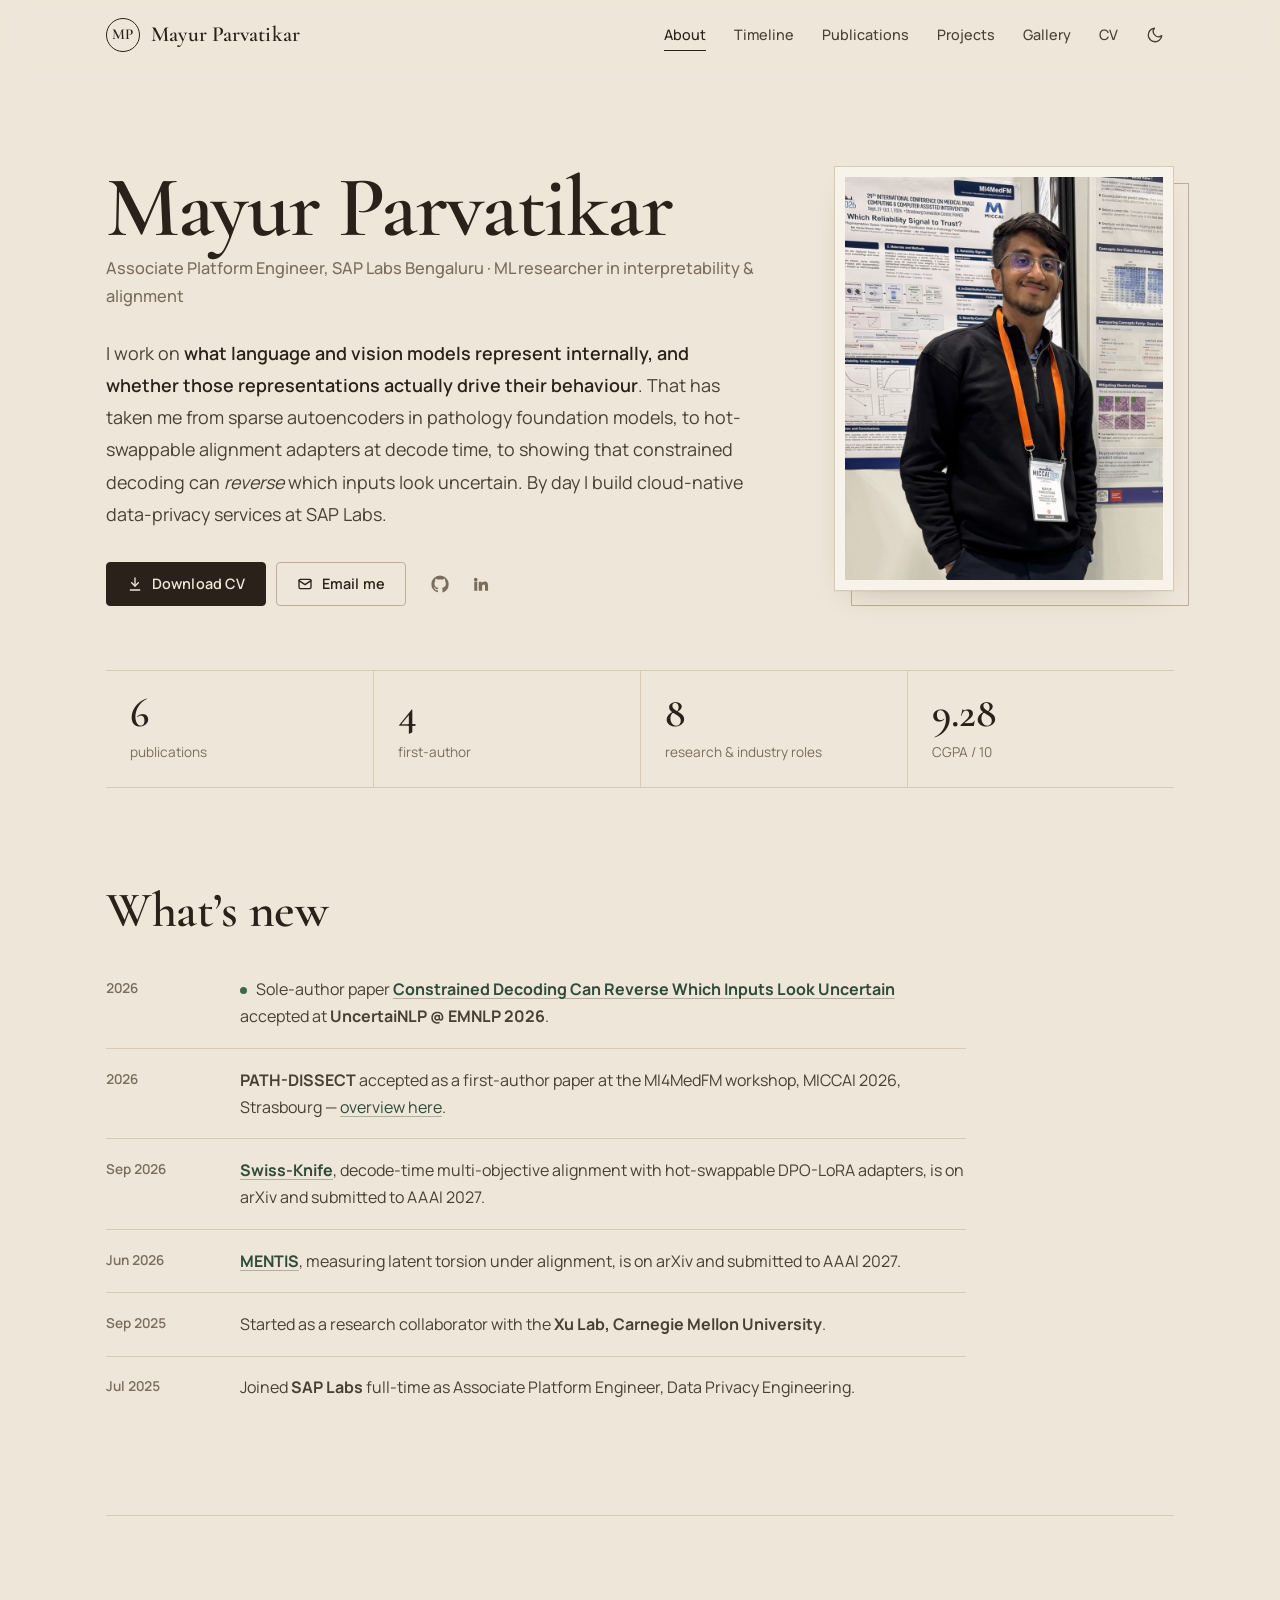
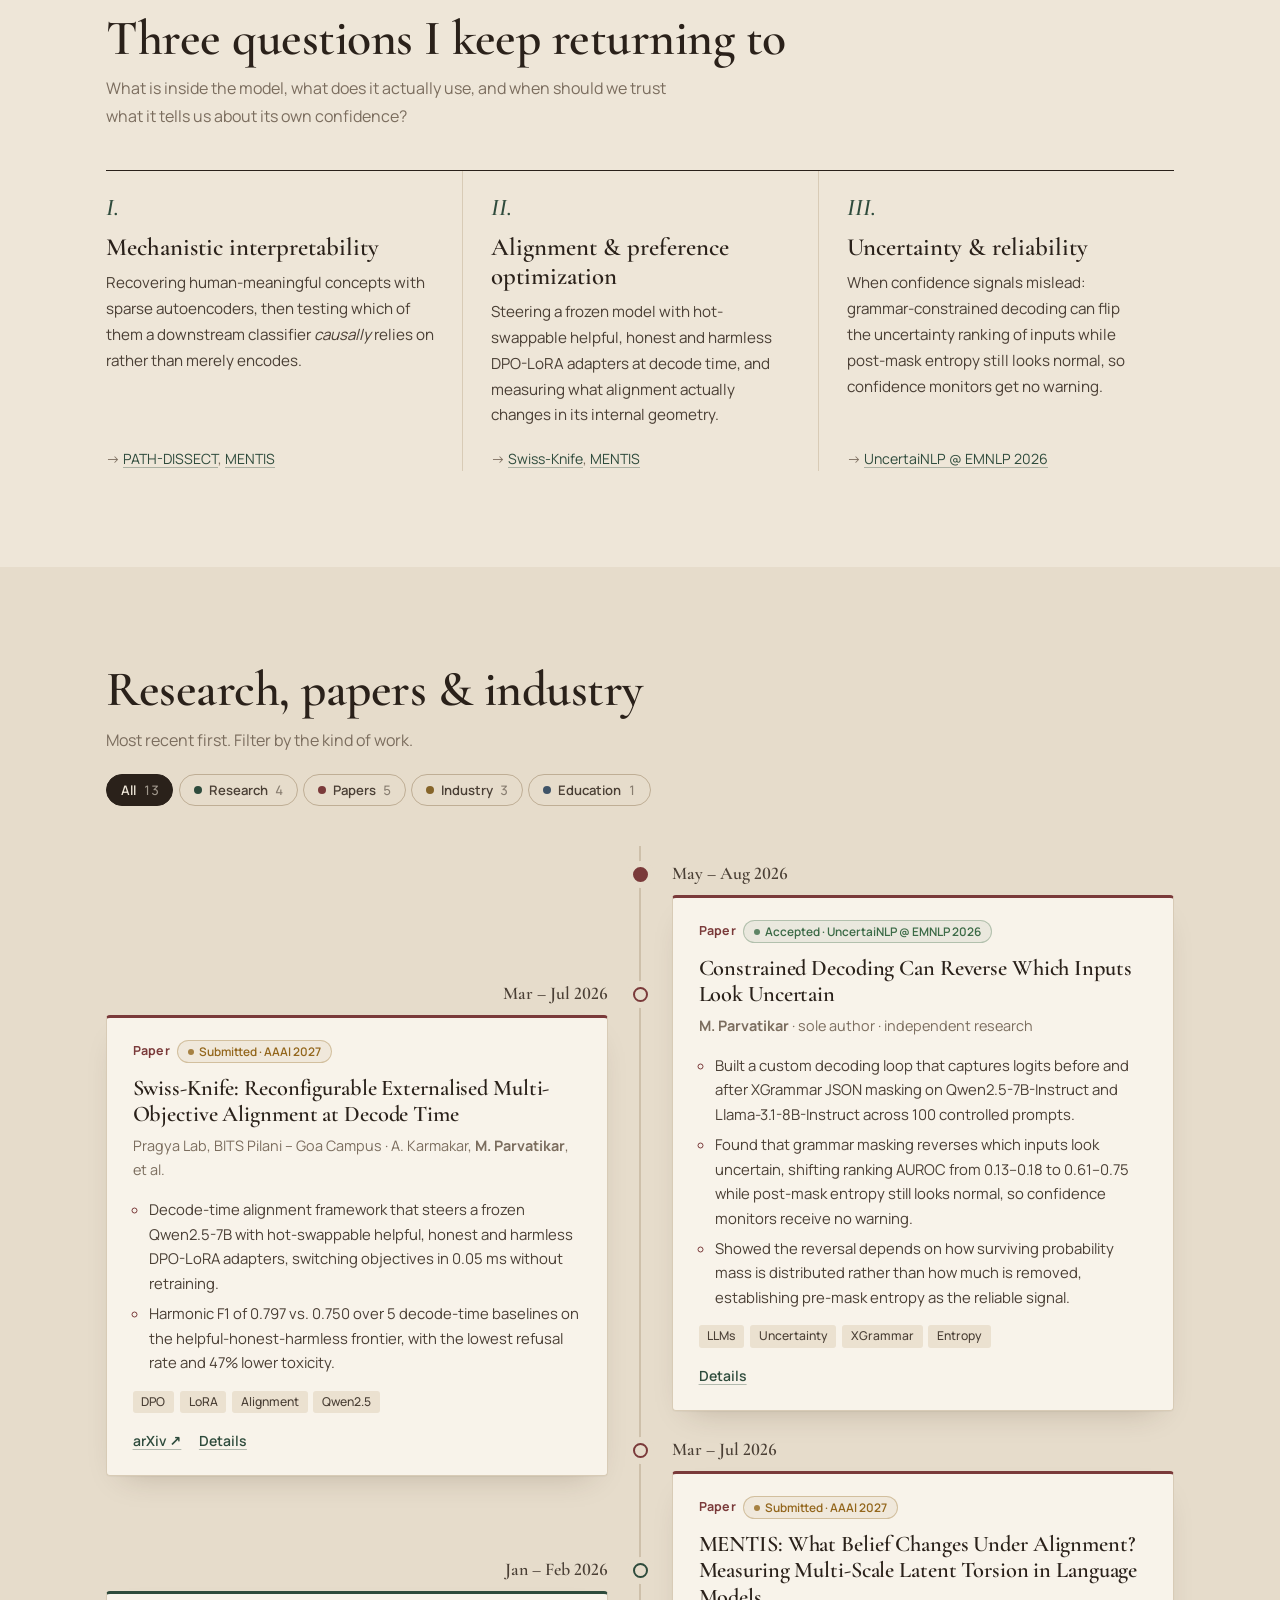
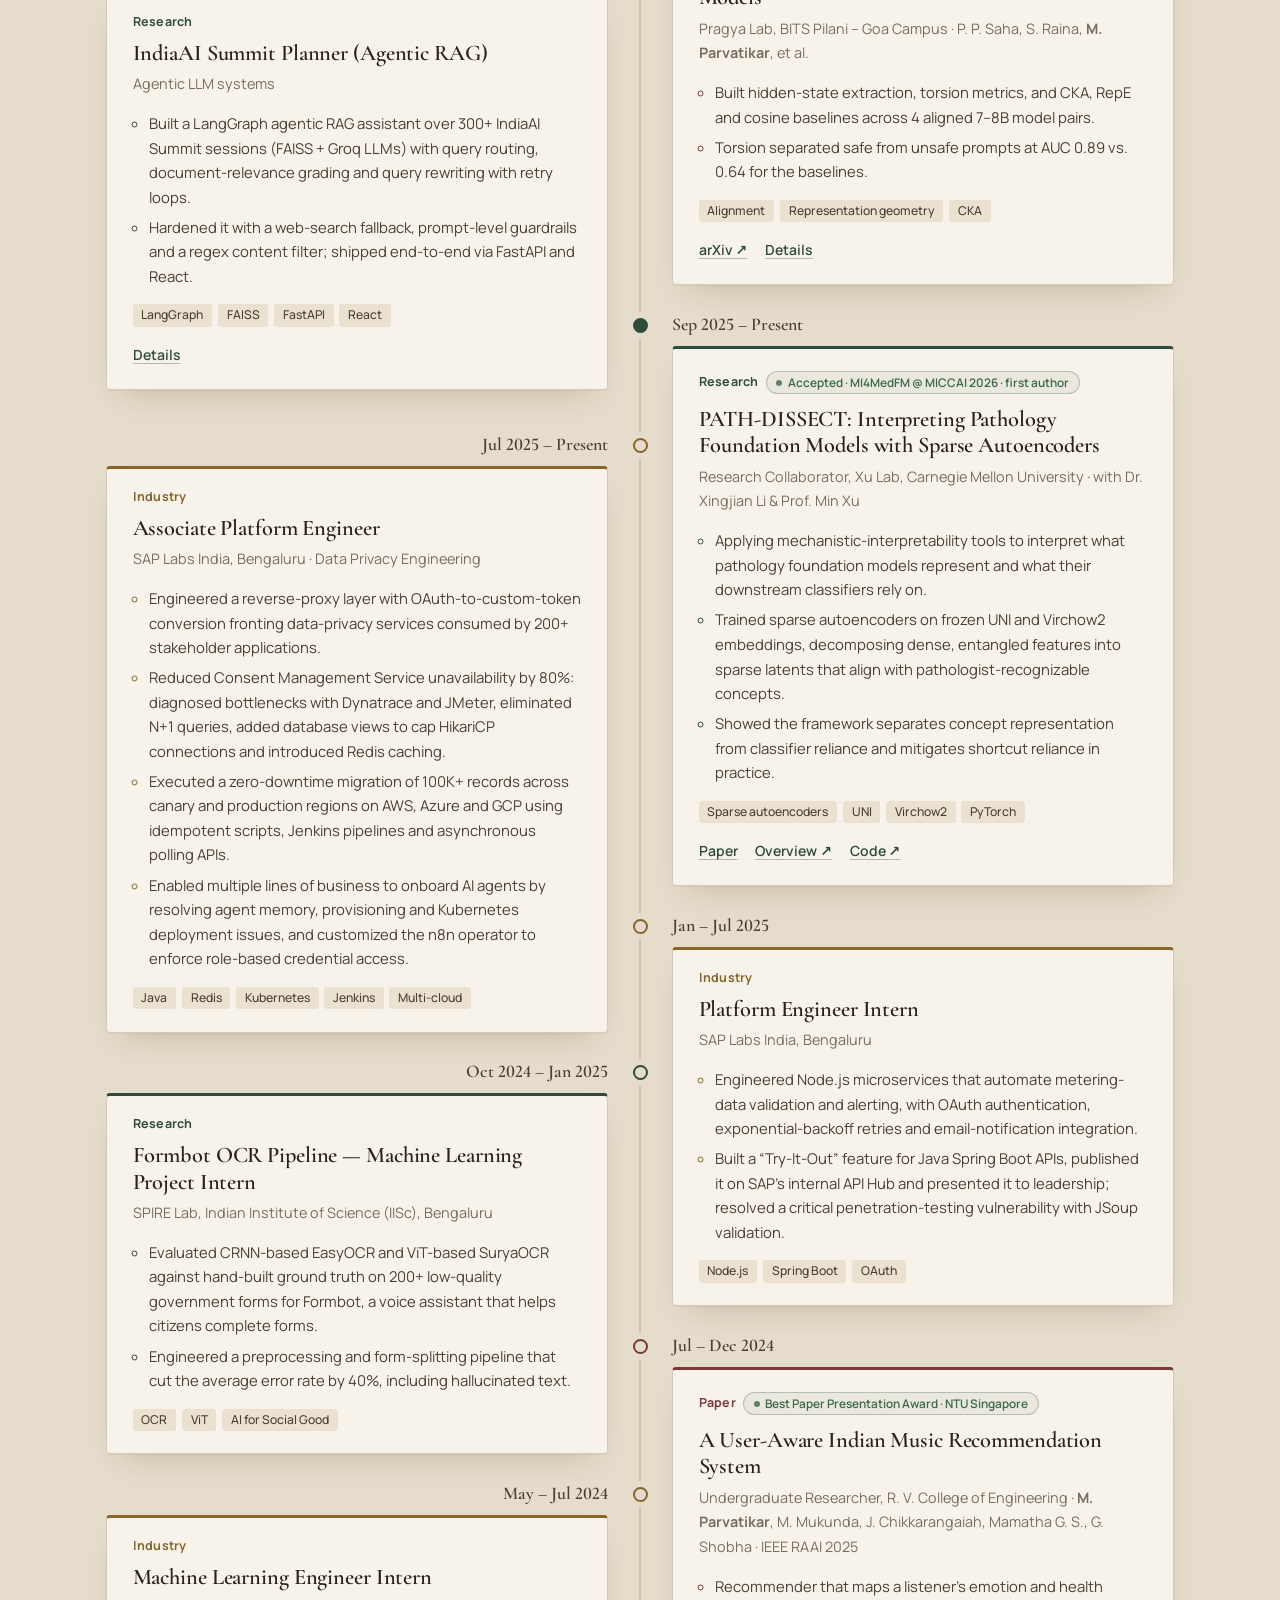
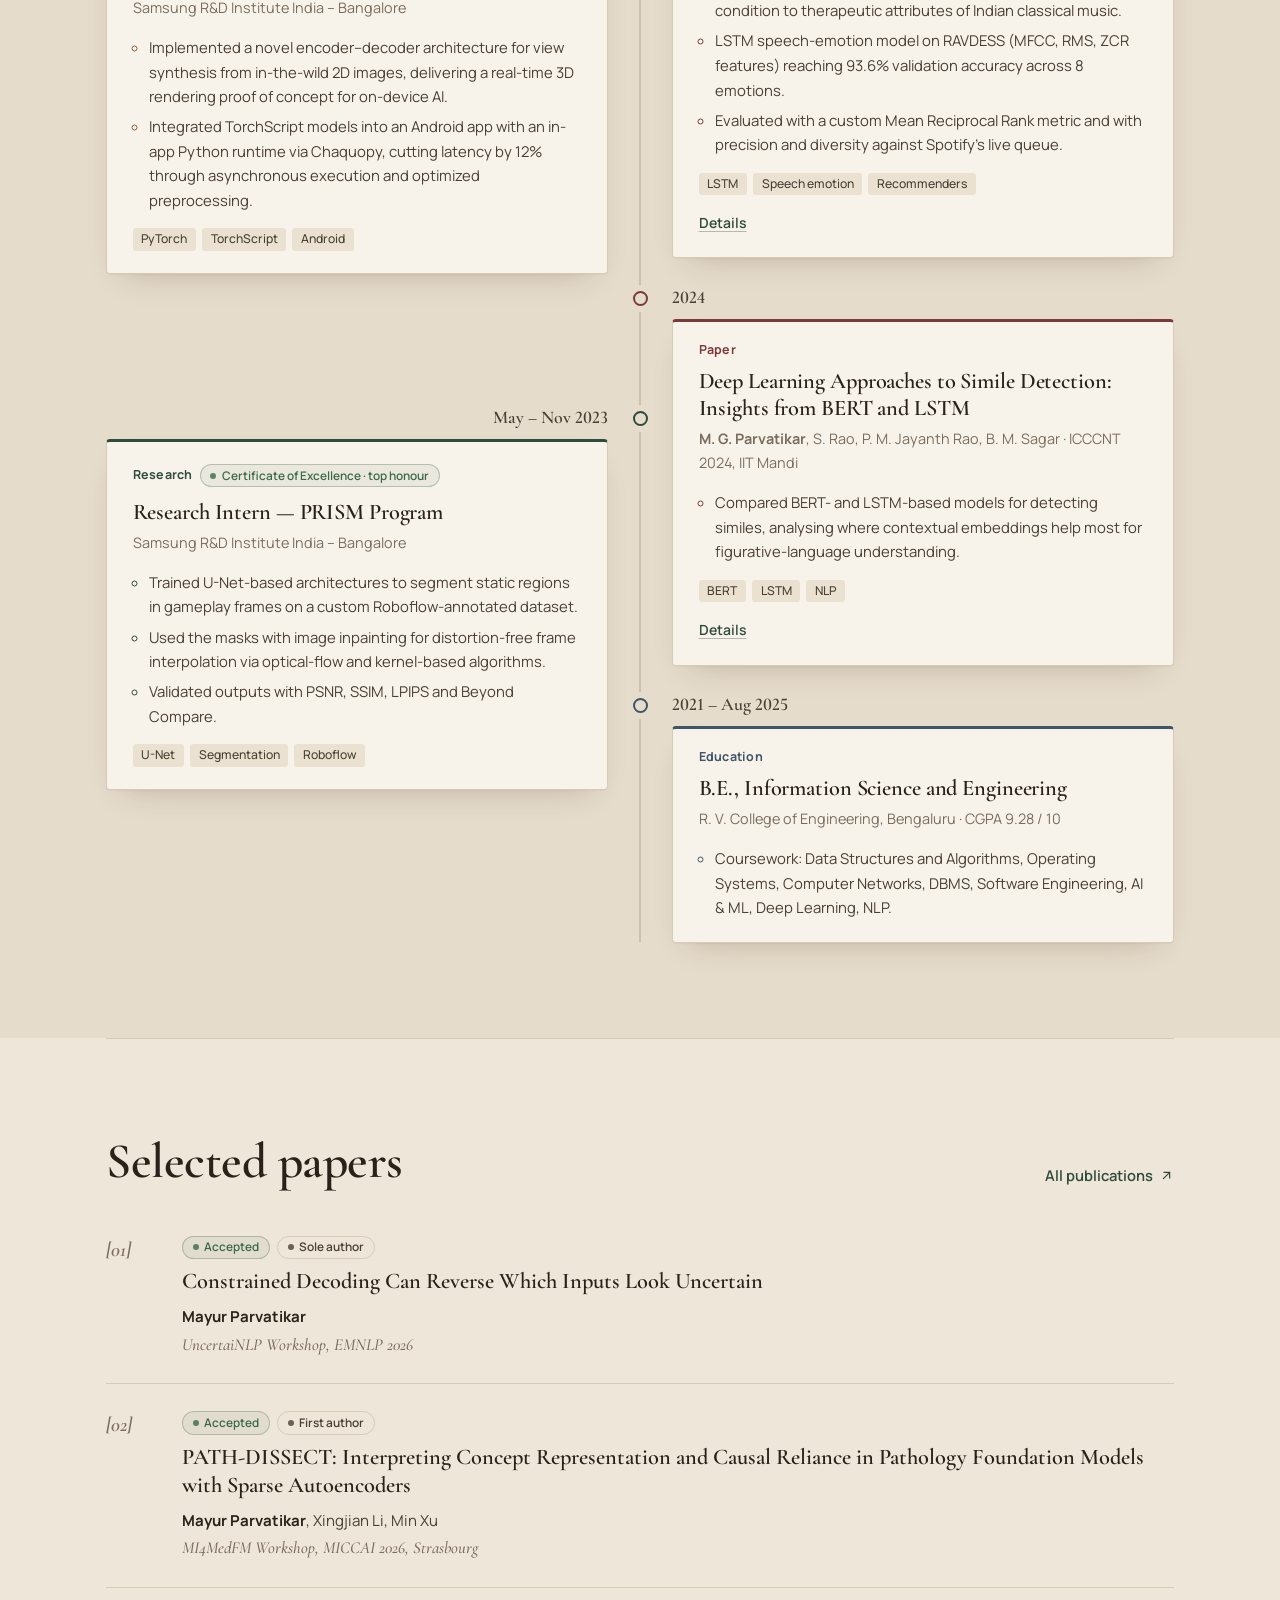
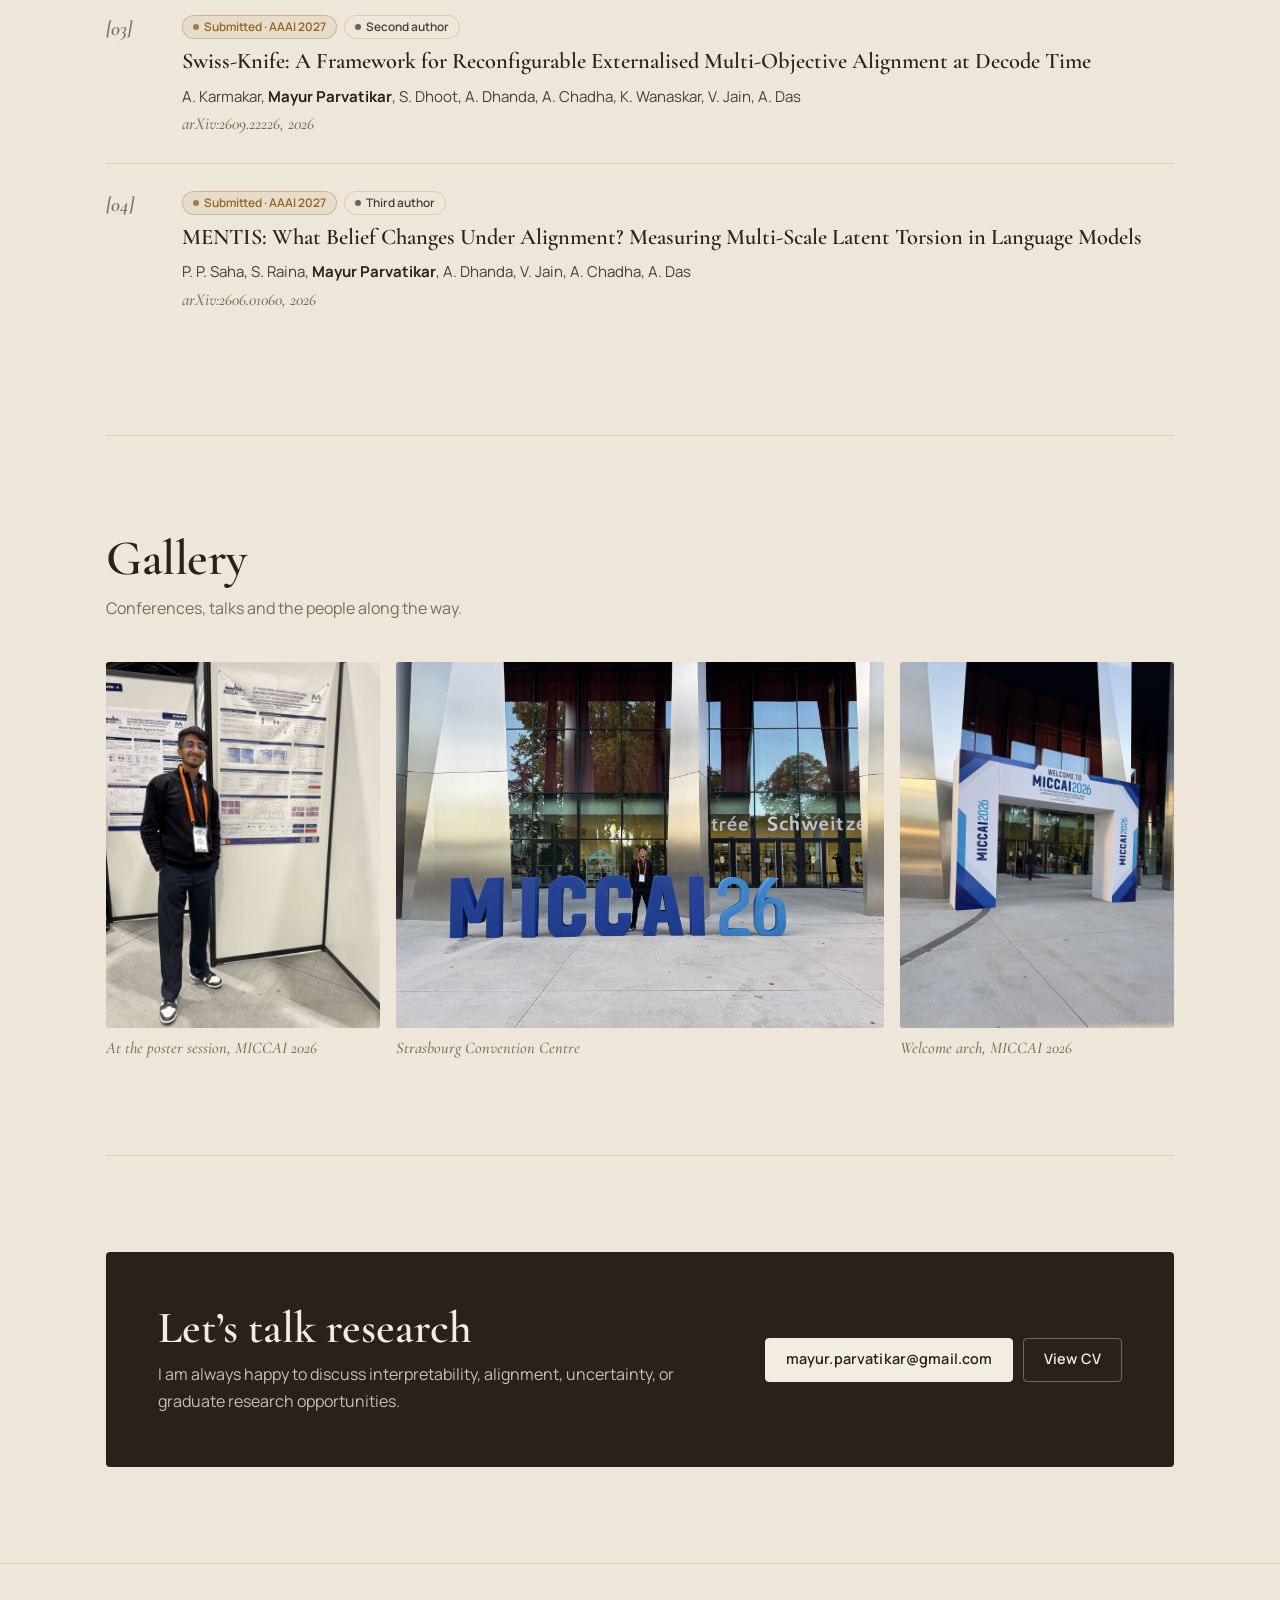
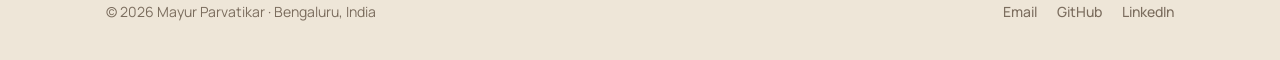
==== commit 8c38a601: "Add photo gallery; trim hero; fix Swiss-Knife/MENTIS dates - New Gallery section (justified rows, li" ====
--- a/index.html
+++ b/index.html
@@ -46,6 +46,7 @@
         <a href="index.html#timeline">Timeline</a>
         <a href="publications.html">Publications</a>
         <a href="projects.html">Projects</a>
+        <a href="index.html#gallery">Gallery</a>
         <a href="cv.html">CV</a>
       </nav>
       <button class="icon-btn" type="button" data-theme-toggle aria-label="Toggle dark mode">
@@ -62,17 +63,9 @@
 <main id="main">
   <div class="wrap">
 
-    <!-- ===================================================== MICCAI banner -->
-    <aside class="banner">
-      <span class="pill">MICCAI 2026</span>
-      <p><strong>Hey MICCAI visitors</strong> — here is the PATH-DISSECT overview.</p>
-      <a class="banner-link" href="https://claude.ai/artifact/VpfUEAo7BVs6aiAtDxrm1Q" target="_blank" rel="noopener">Check this out ↗</a>
-    </aside>
-
     <!-- ============================================================= hero -->
     <section class="hero" id="about">
       <div>
-        <p class="eyebrow"><span class="pulse" aria-hidden="true"></span>Applying to PhD programs · Fall 2027</p><!-- EDIT if not accurate -->
 
         <h1>Mayur Parvatikar</h1>
         <p class="role">Associate Platform Engineer, SAP Labs Bengaluru · ML researcher in interpretability &amp; alignment</p>
@@ -107,9 +100,8 @@
 
       <figure class="portrait">
         <div class="portrait-frame">
-          <img src="assets/img/mayur.jpg" alt="Mayur Parvatikar presenting the PATH-DISSECT poster at MICCAI 2026, Strasbourg" width="400" height="500">
-        </div>
-        <figcaption><span>MICCAI 2026, Strasbourg</span><span>PATH-DISSECT poster</span></figcaption>
+          <img src="assets/img/mayur.jpg" alt="Mayur Parvatikar at MICCAI 2026" width="400" height="500">
+        </div>
       </figure>
     </section>
 
@@ -234,7 +226,7 @@
         </li>
 
         <li class="tl-item reveal" data-type="paper">
-          <time class="tl-date">Mar 2025 – Jul 2026</time>
+          <time class="tl-date">Mar – Jul 2026</time>
           <span class="tl-rail" aria-hidden="true"><span class="tl-dot"></span></span>
           <article class="tl-card">
             <div class="meta-row">
@@ -253,7 +245,7 @@
         </li>
 
         <li class="tl-item reveal" data-type="paper">
-          <time class="tl-date">Mar 2025 – Jul 2026</time>
+          <time class="tl-date">Mar – Jul 2026</time>
           <span class="tl-rail" aria-hidden="true"><span class="tl-dot"></span></span>
           <article class="tl-card">
             <div class="meta-row">
@@ -488,6 +480,55 @@
           </div>
         </li>
       </ul>
+    </section>
+
+    <!-- ========================================================== gallery
+         Add a photo: put it in assets/img/gallery/ (long side ~1600px) and
+         copy one <figure> block. Captions are optional. -->
+    <section class="section" id="gallery">
+      <div class="section-head">
+        <div>
+          <h2>Gallery</h2>
+          <p class="sub">Conferences, talks and the people along the way.</p>
+        </div>
+      </div>
+
+      <div class="gallery" data-gallery>
+        <figure class="g-item">
+          <button type="button" class="g-open" aria-label="View larger: At the poster session, MICCAI 2026">
+            <img src="assets/img/gallery/miccai-2026-poster-session.jpg" alt="Mayur standing beside posters in the MICCAI 2026 poster hall" width="1200" height="1600" loading="lazy">
+          </button>
+          <figcaption>At the poster session, MICCAI 2026</figcaption>
+        </figure>
+        <figure class="g-item g-wide">
+          <button type="button" class="g-open" aria-label="View larger: Strasbourg Convention Centre">
+            <img src="assets/img/gallery/miccai-2026-sign.jpg" alt="Mayur standing among the large MICCAI 26 letters outside the Strasbourg Convention Centre" width="1600" height="1200" loading="lazy">
+          </button>
+          <figcaption>Strasbourg Convention Centre</figcaption>
+        </figure>
+        <figure class="g-item">
+          <button type="button" class="g-open" aria-label="View larger: Welcome arch, MICCAI 2026">
+            <img src="assets/img/gallery/miccai-2026-entrance.jpg" alt="The Welcome to MICCAI 2026 arch at the conference entrance" width="1200" height="1600" loading="lazy">
+          </button>
+          <figcaption>Welcome arch, MICCAI 2026</figcaption>
+        </figure>
+      </div>
+
+      <dialog class="lightbox" data-lightbox aria-label="Photo viewer">
+        <figure>
+          <img alt="">
+          <figcaption></figcaption>
+        </figure>
+        <button type="button" class="lb-btn lb-close" data-lb="close" aria-label="Close">
+          <svg viewBox="0 0 24 24" fill="none" stroke="currentColor" stroke-width="1.8" stroke-linecap="round" aria-hidden="true"><path d="M6 6l12 12M18 6 6 18"/></svg>
+        </button>
+        <button type="button" class="lb-btn lb-prev" data-lb="prev" aria-label="Previous photo">
+          <svg viewBox="0 0 24 24" fill="none" stroke="currentColor" stroke-width="1.8" stroke-linecap="round" stroke-linejoin="round" aria-hidden="true"><path d="m15 6-6 6 6 6"/></svg>
+        </button>
+        <button type="button" class="lb-btn lb-next" data-lb="next" aria-label="Next photo">
+          <svg viewBox="0 0 24 24" fill="none" stroke="currentColor" stroke-width="1.8" stroke-linecap="round" stroke-linejoin="round" aria-hidden="true"><path d="m9 6 6 6-6 6"/></svg>
+        </button>
+      </dialog>
     </section>
 
     <!-- ========================================================= contact -->
--- a/assets/css/site.css
+++ b/assets/css/site.css
@@ -546,6 +546,53 @@
 .footer-links a { color: var(--muted); text-decoration: none; font-weight: 500; }
 .footer-links a:hover { color: var(--ink); }
 
+/* --------------------------------------------------------------- gallery
+   Justified rows: each photo grows in proportion to its aspect ratio
+   (--ar, set from the img width/height), so a row shares one height. */
+.gallery { display: flex; flex-wrap: wrap; gap: 1rem; }
+.g-item { --ar: 1; flex: var(--ar) 1 calc(var(--ar) * 240px); margin: 0; min-width: 0; }
+.g-open {
+  display: block; width: 100%; padding: 0; border: 0; background: var(--surface-2);
+  cursor: zoom-in; overflow: hidden; border-radius: 3px;
+}
+.g-open img { width: 100%; height: auto; aspect-ratio: var(--ar); object-fit: cover; transition: transform .6s cubic-bezier(.2, .7, .2, 1), filter .4s ease; }
+.g-open:hover img { transform: scale(1.025); }
+.g-item figcaption { margin-top: .55rem; color: var(--muted); font: italic 500 1.02rem/1.35 var(--font-display); }
+
+@media (max-width: 560px) { .g-item { flex-basis: 100%; } }
+
+.lightbox {
+  width: 100vw; height: 100vh; max-width: none; max-height: none; margin: 0; padding: 0;
+  border: 0; background: rgba(29, 24, 20, .94); color: #f0e7d9;
+}
+.lightbox::backdrop { background: transparent; }
+.lightbox[open] { display: grid; place-items: center; }
+.lightbox figure { margin: 0; display: grid; justify-items: center; gap: .8rem; padding: 4rem 4.5rem 2rem; max-height: 100vh; }
+.lightbox img { max-width: min(1200px, calc(100vw - 9rem)); max-height: calc(100vh - 9rem); width: auto; height: auto; object-fit: contain; box-shadow: 0 20px 60px rgba(0, 0, 0, .5); }
+.lightbox figcaption { font: italic 500 1.15rem/1.3 var(--font-display); opacity: .85; text-align: center; }
+.lb-btn {
+  position: absolute; display: grid; place-items: center; width: 46px; height: 46px;
+  border: 1px solid rgba(240, 231, 217, .25); border-radius: 50%; background: transparent; color: inherit; cursor: pointer;
+  transition: background .15s, border-color .15s;
+}
+.lb-btn:hover { background: rgba(240, 231, 217, .1); border-color: rgba(240, 231, 217, .6); }
+.lb-btn svg { width: 20px; height: 20px; }
+.lb-close { top: 1.25rem; right: 1.25rem; }
+.lb-prev { left: 1.25rem; top: 50%; translate: 0 -50%; }
+.lb-next { right: 1.25rem; top: 50%; translate: 0 -50%; }
+.lightbox.is-single .lb-prev, .lightbox.is-single .lb-next { display: none; }
+
+@media (max-width: 700px) {
+  .lightbox figure { padding: 4rem 1rem 5rem; }
+  .lightbox img { max-width: calc(100vw - 2rem); max-height: calc(100vh - 11rem); }
+  .lb-prev, .lb-next { top: auto; bottom: 1.25rem; translate: none; }
+  .lb-prev { left: calc(50% - 56px); }
+  .lb-next { right: calc(50% - 56px); }
+}
+@media (prefers-reduced-motion: no-preference) {
+  .lightbox[open] img { animation: fade .35s ease; }
+}
+
 /* --------------------------------------------------------------- motion
    Hero: one quiet entrance on load. Timeline: the rail fills with scroll,
    each dot fills as the line reaches it, and cards ease in from their side. */
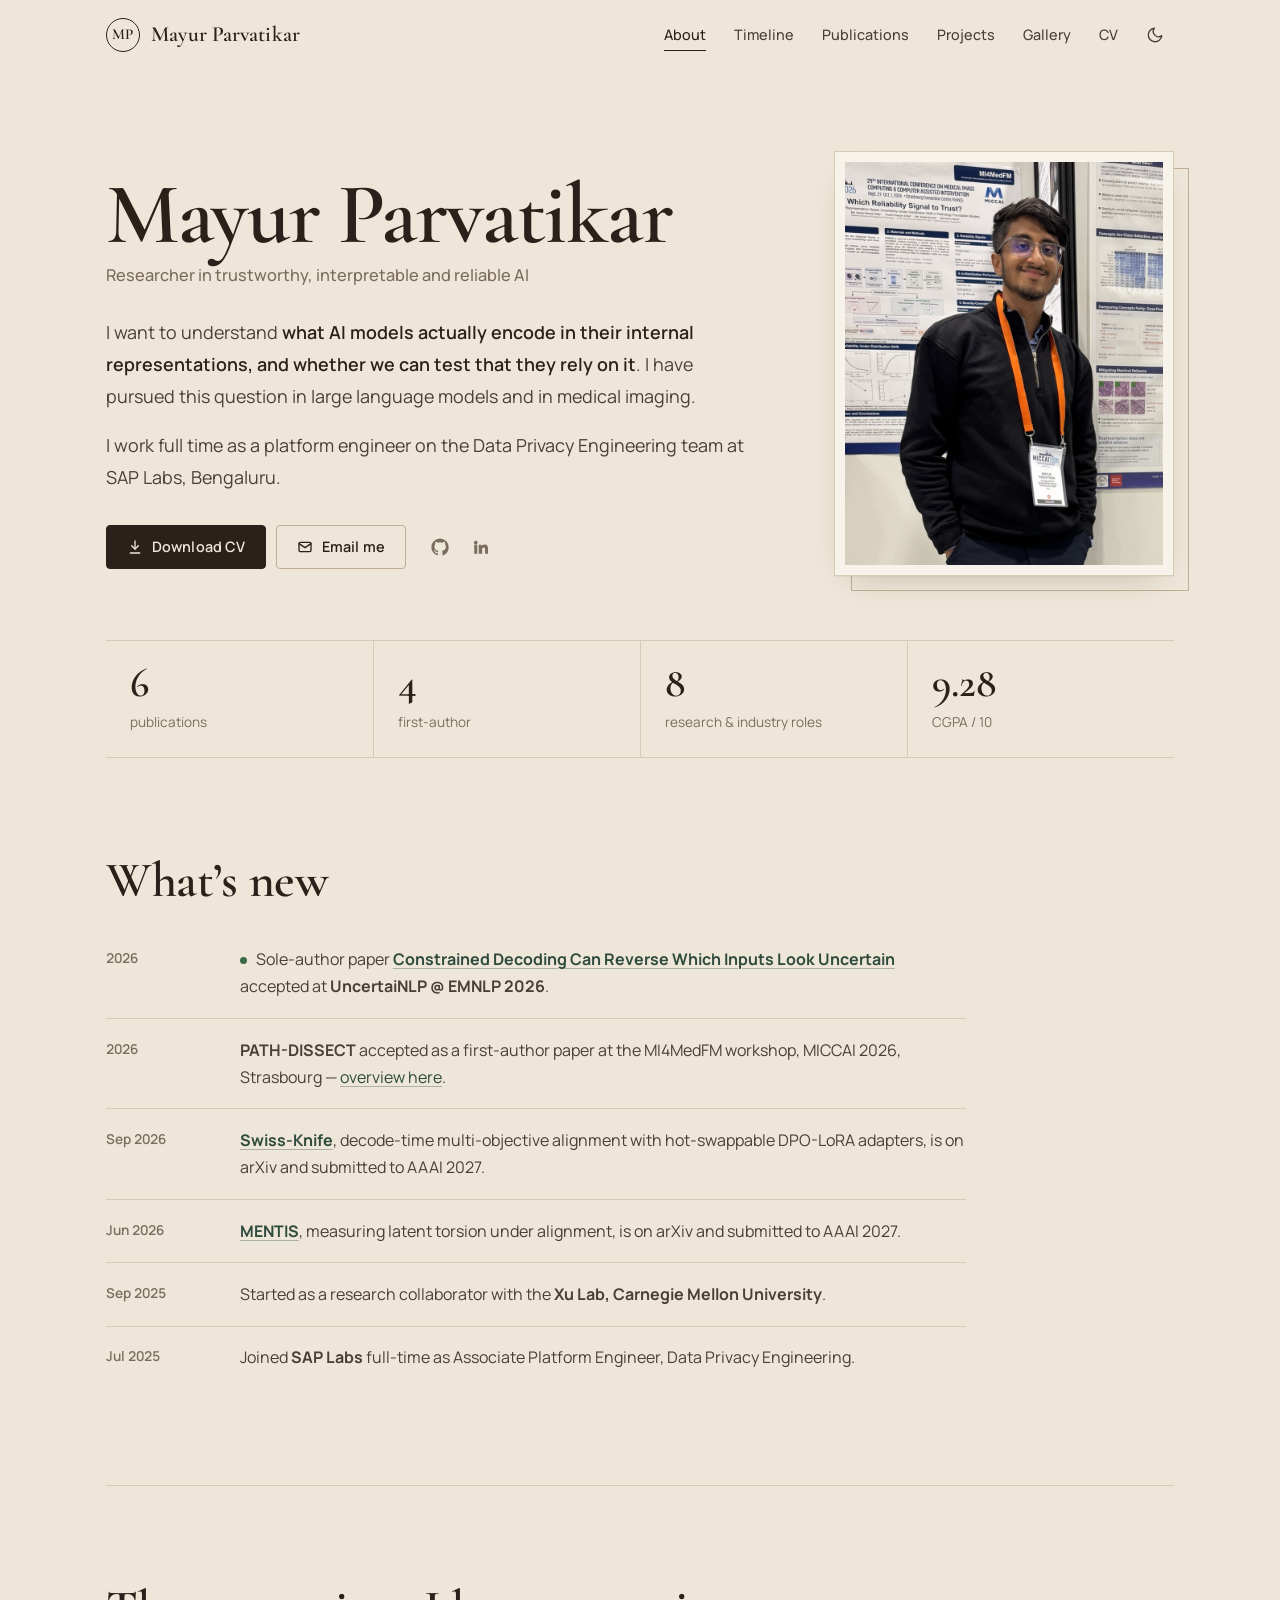
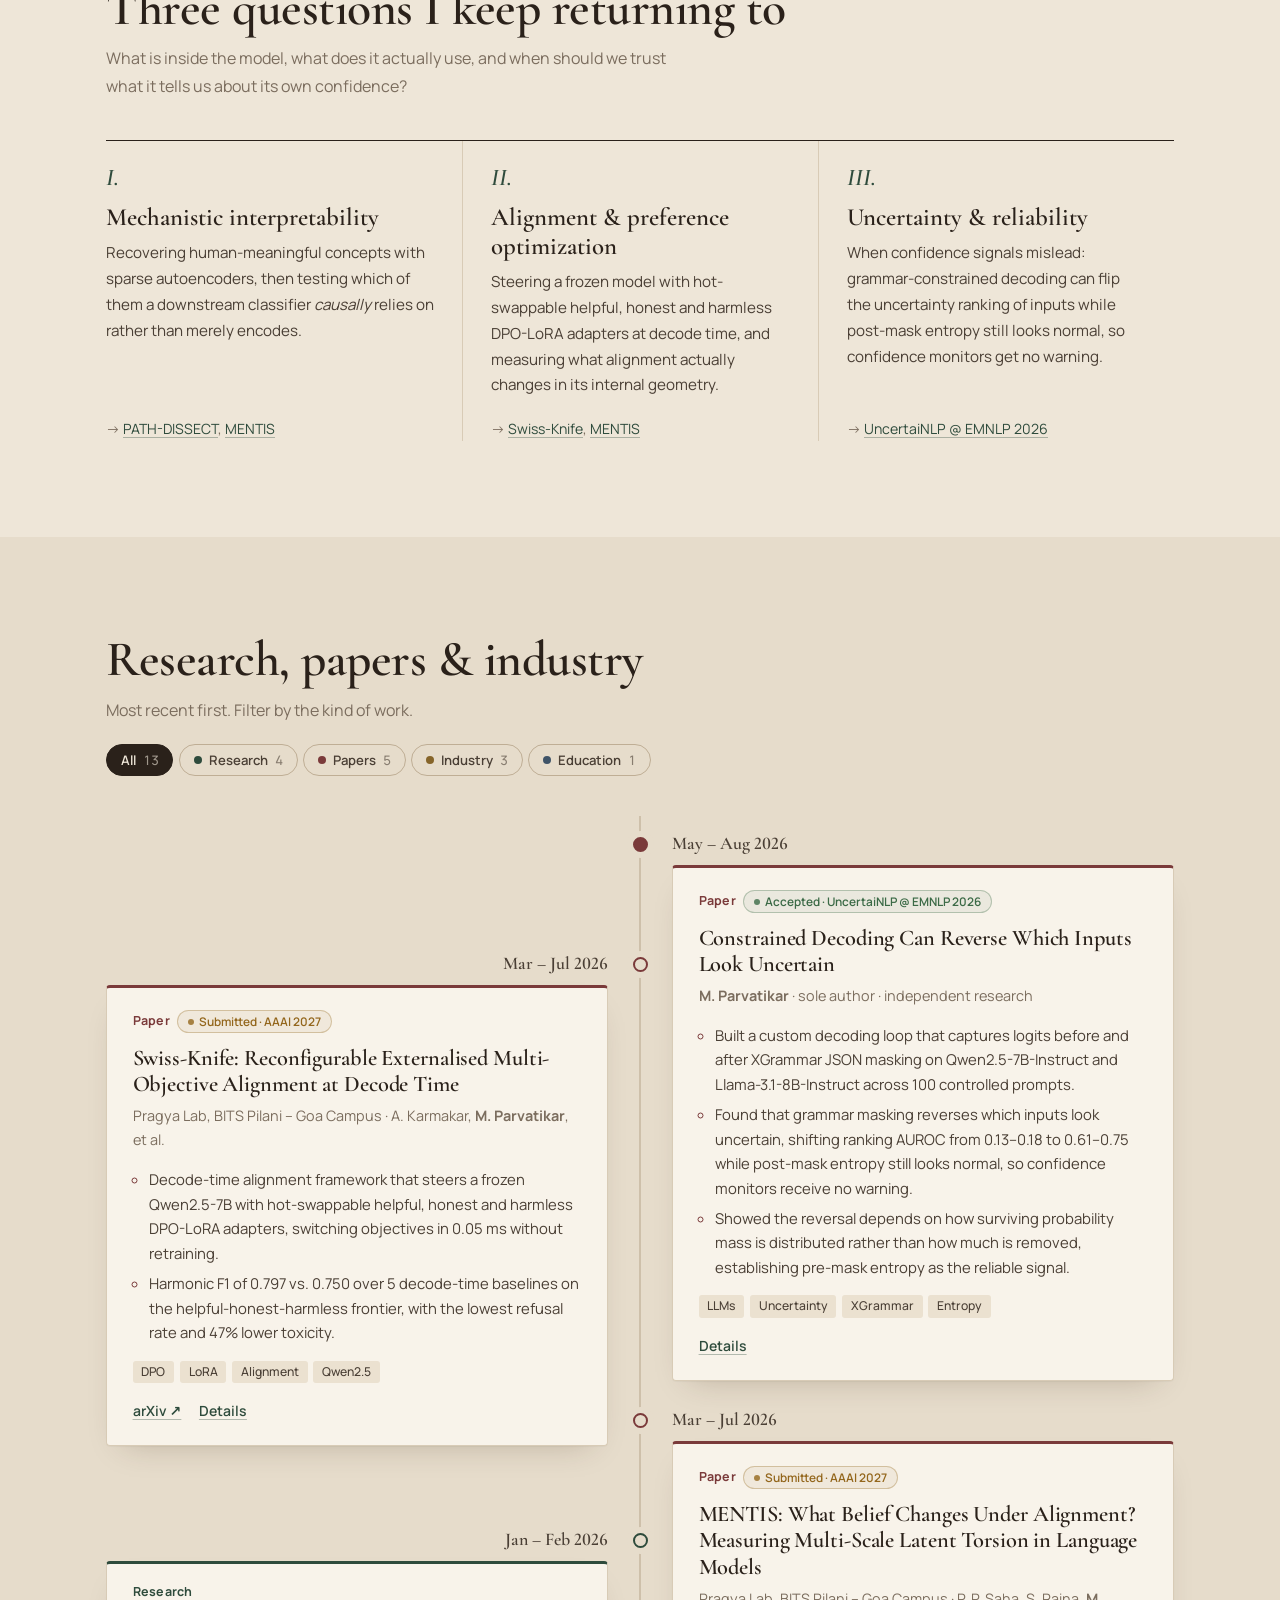
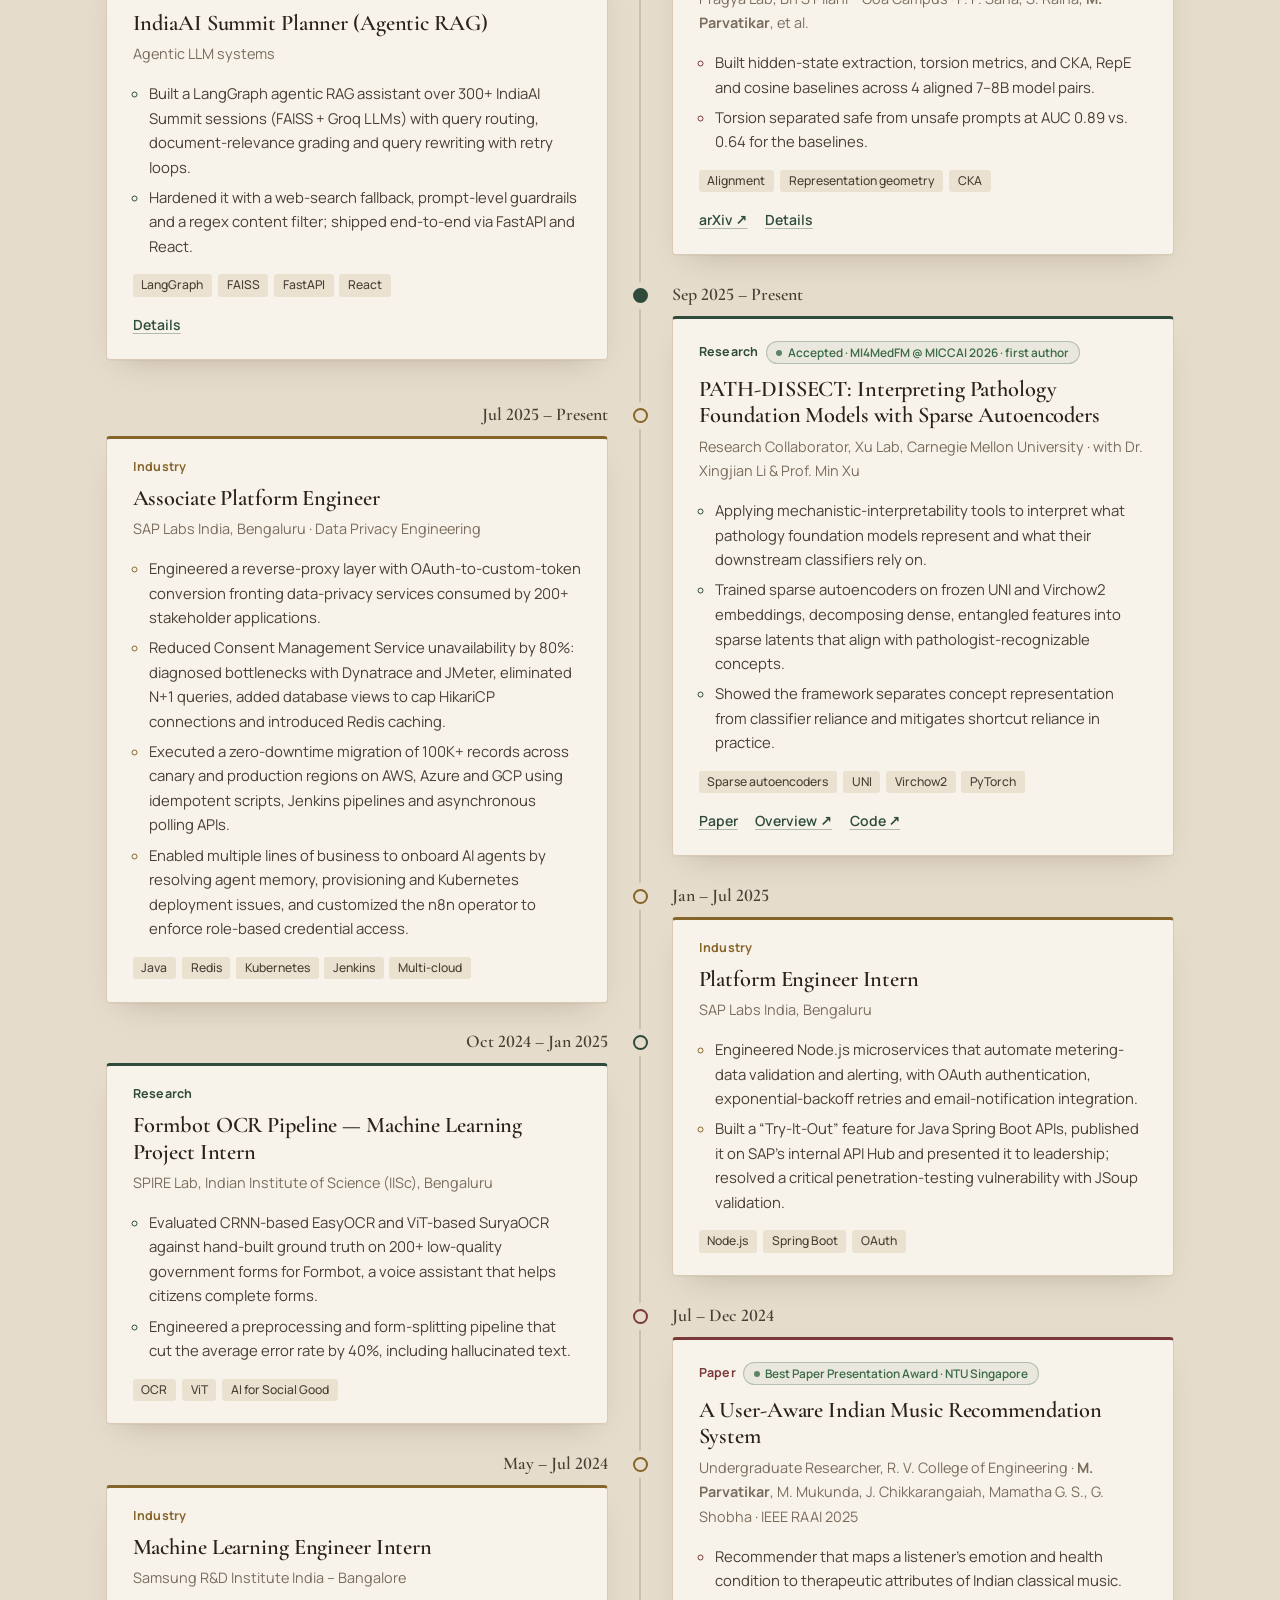
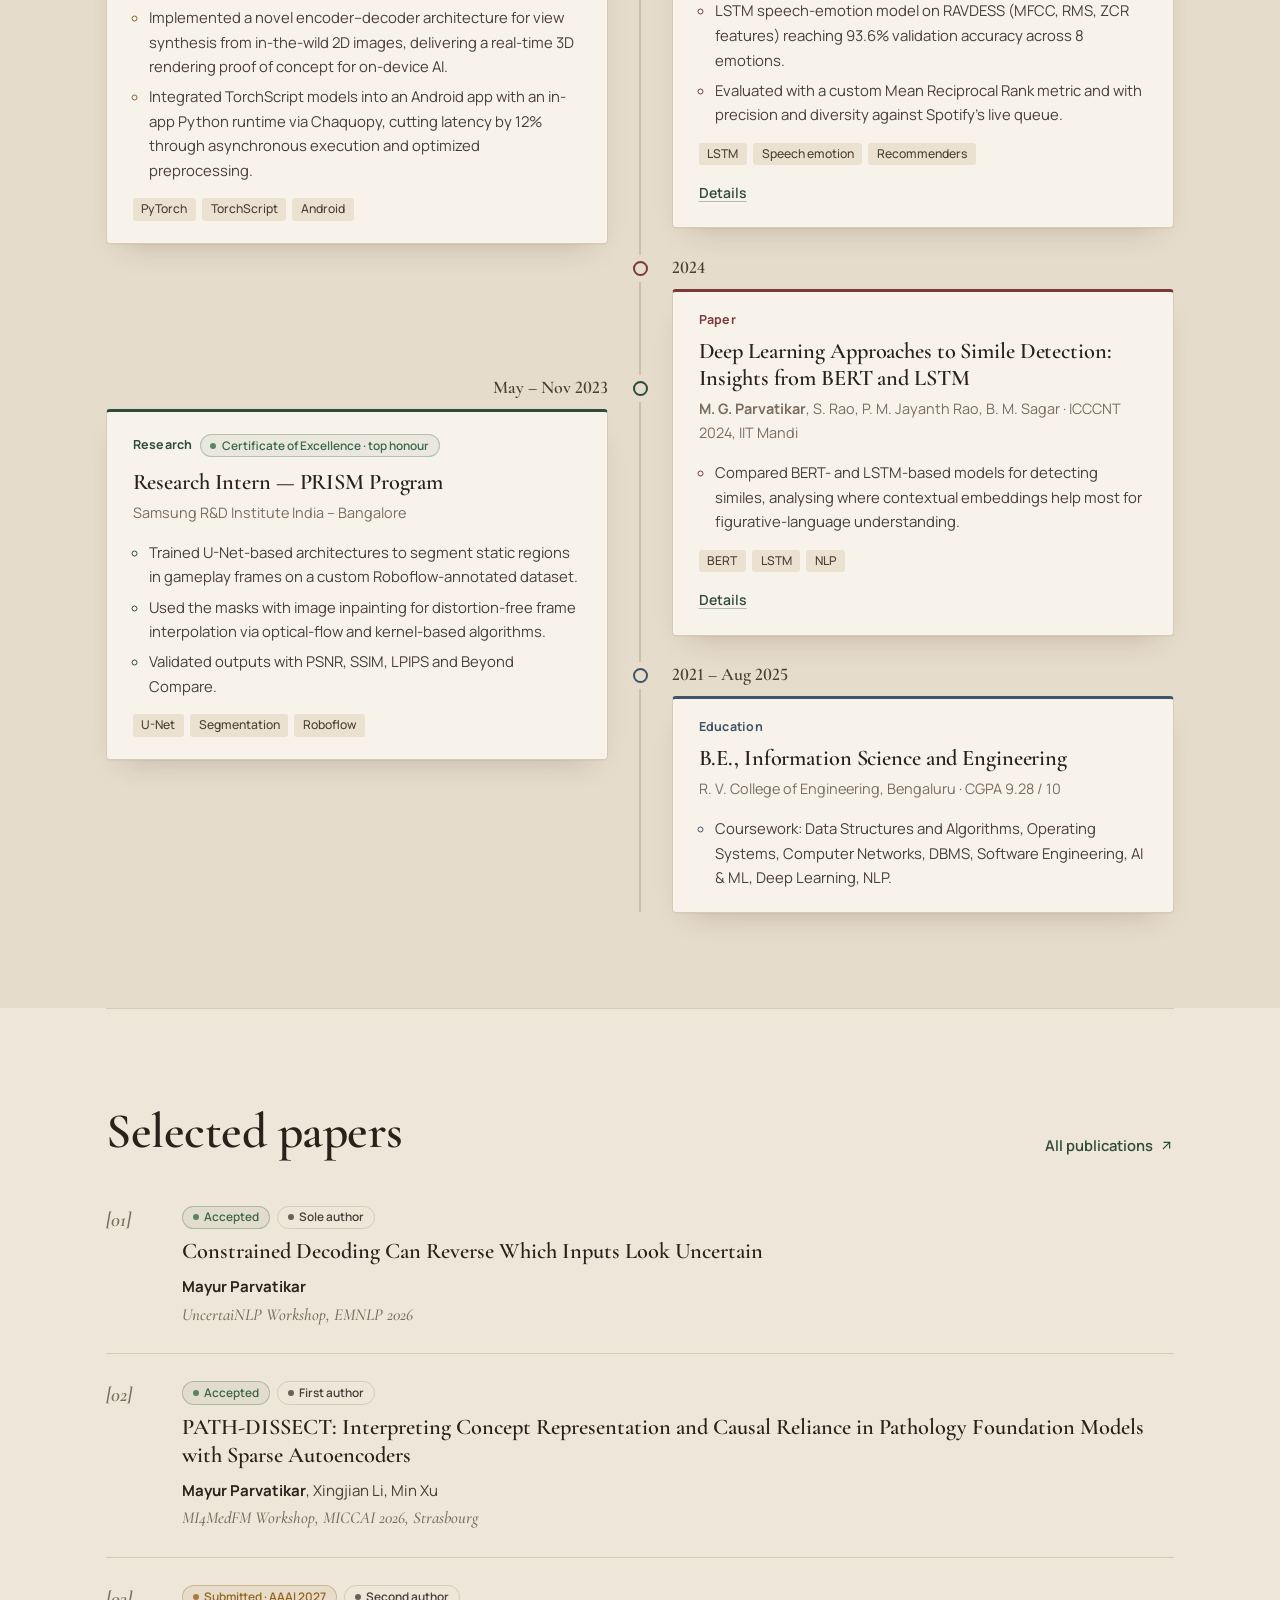
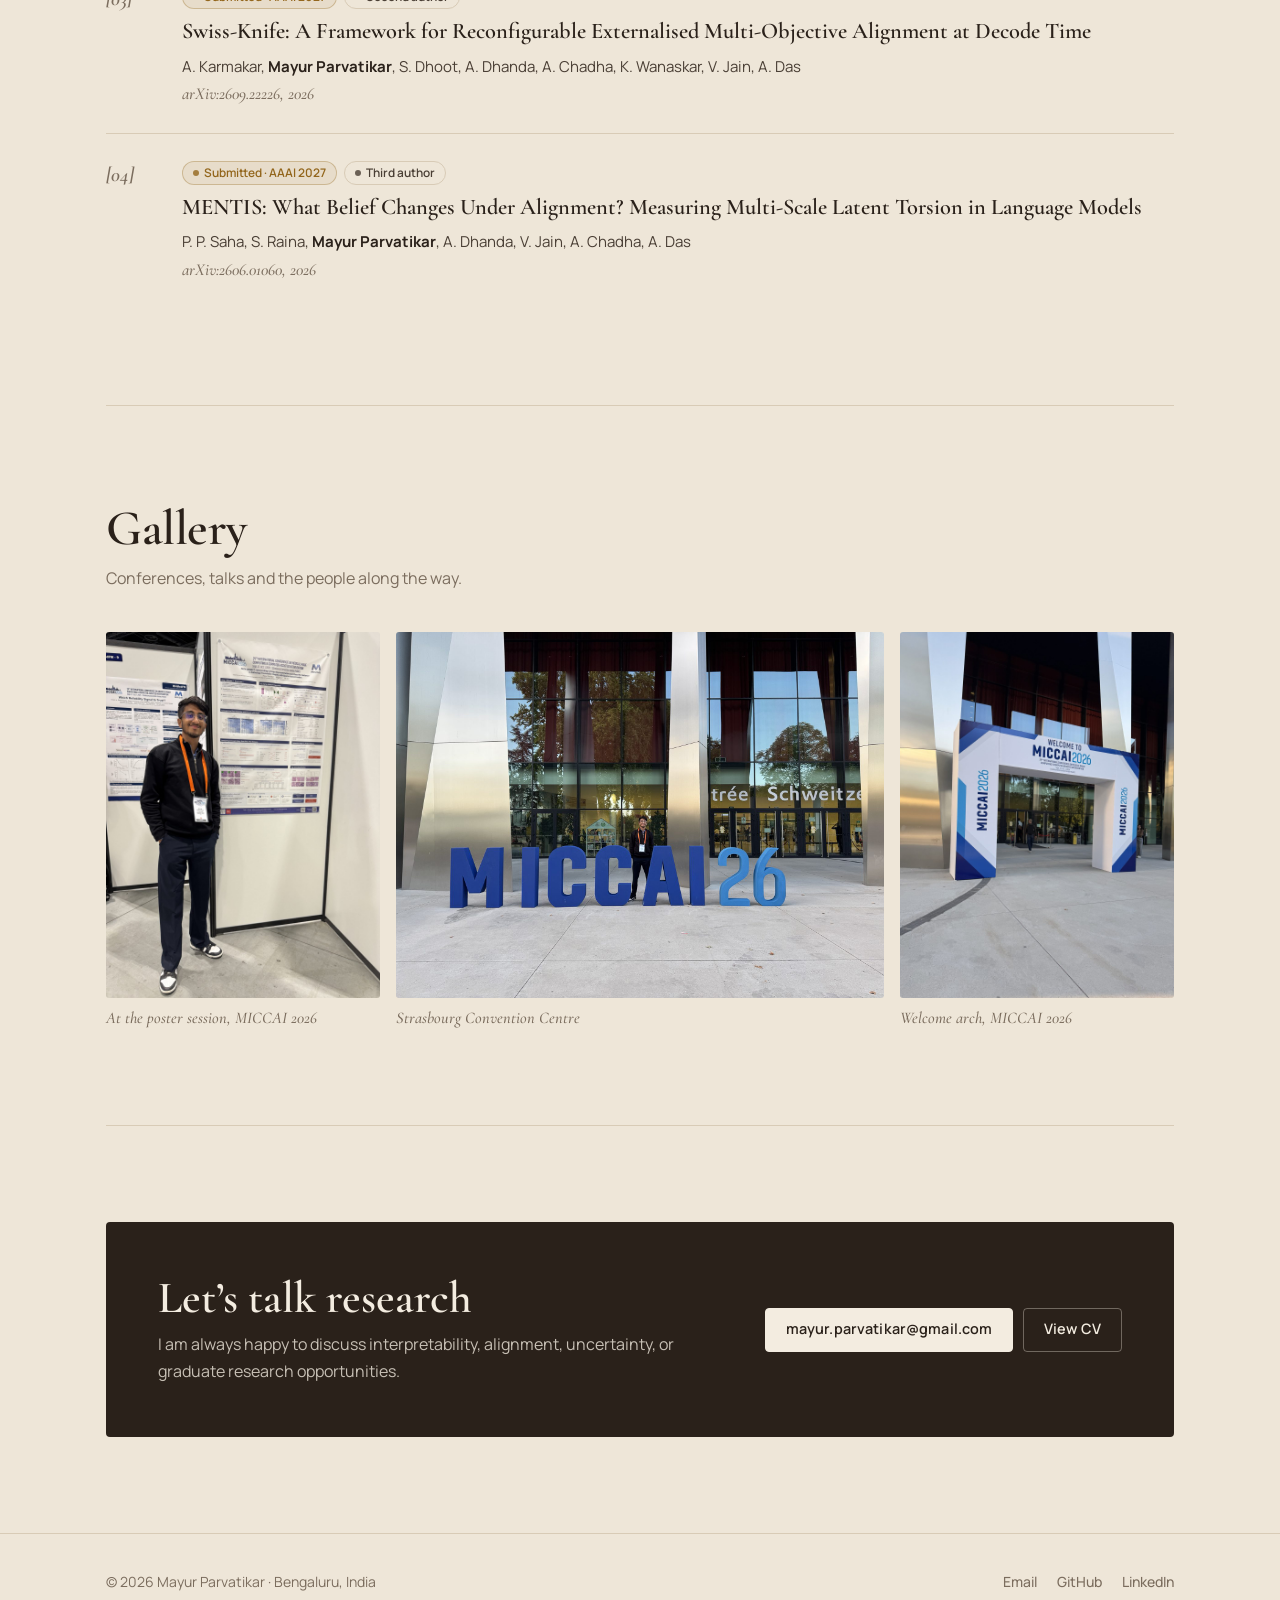
==== commit 6b647005: "Rewrite homepage intro around trustworthy, interpretable and reliable AI Co-Authored-By: Claude Opus" ====
--- a/index.html
+++ b/index.html
@@ -4,11 +4,11 @@
 <meta charset="utf-8">
 <meta name="viewport" content="width=device-width, initial-scale=1">
 <title>Mayur Parvatikar</title>
-<meta name="description" content="Mayur Parvatikar — Associate Platform Engineer at SAP Labs and ML researcher working on mechanistic interpretability, LLM alignment, and uncertainty.">
+<meta name="description" content="Mayur Parvatikar: researcher in trustworthy, interpretable and reliable AI, and platform engineer at SAP Labs, Bengaluru.">
 <meta name="author" content="Mayur Parvatikar">
 <meta property="og:type" content="website">
 <meta property="og:title" content="Mayur Parvatikar">
-<meta property="og:description" content="Mechanistic interpretability · LLM alignment · Uncertainty and reliability">
+<meta property="og:description" content="Trustworthy, interpretable and reliable AI">
 <meta name="theme-color" content="#eee6d8">
 <link rel="icon" href="assets/img/mark.svg" type="image/svg+xml">
 <link rel="preconnect" href="https://fonts.googleapis.com">
@@ -68,14 +68,16 @@
       <div>
 
         <h1>Mayur Parvatikar</h1>
-        <p class="role">Associate Platform Engineer, SAP Labs Bengaluru · ML researcher in interpretability &amp; alignment</p>
+        <p class="role">Researcher in trustworthy, interpretable and reliable AI</p>
 
         <p class="lead">
-          I work on <strong>what language and vision models represent internally, and whether those
-          representations actually drive their behaviour</strong>. That has taken me from sparse
-          autoencoders in pathology foundation models, to hot-swappable alignment adapters at decode time, to
-          showing that constrained decoding can <em>reverse</em> which inputs look uncertain. By day I
-          build cloud-native data-privacy services at SAP Labs.
+          I want to understand <strong>what AI models actually encode in their internal representations,
+          and whether we can test that they rely on it</strong>. I have pursued this question in large
+          language models and in medical imaging.
+        </p>
+        <p class="lead">
+          I work full time as a platform engineer on the Data Privacy Engineering team at SAP Labs,
+          Bengaluru.
         </p>
 
         <div class="actions">
--- a/assets/css/site.css
+++ b/assets/css/site.css
@@ -256,6 +256,7 @@
   margin: 0; max-width: 58ch; color: var(--ink-2);
   font-size: clamp(1.04rem, 1.5vw, 1.12rem); line-height: 1.8;
 }
+.hero .lead + .lead { margin-top: 1rem; }
 .hero .lead strong { color: var(--ink); font-weight: 600; }
 
 .actions { display: flex; flex-wrap: wrap; align-items: center; gap: .6rem; margin-top: 2rem; }
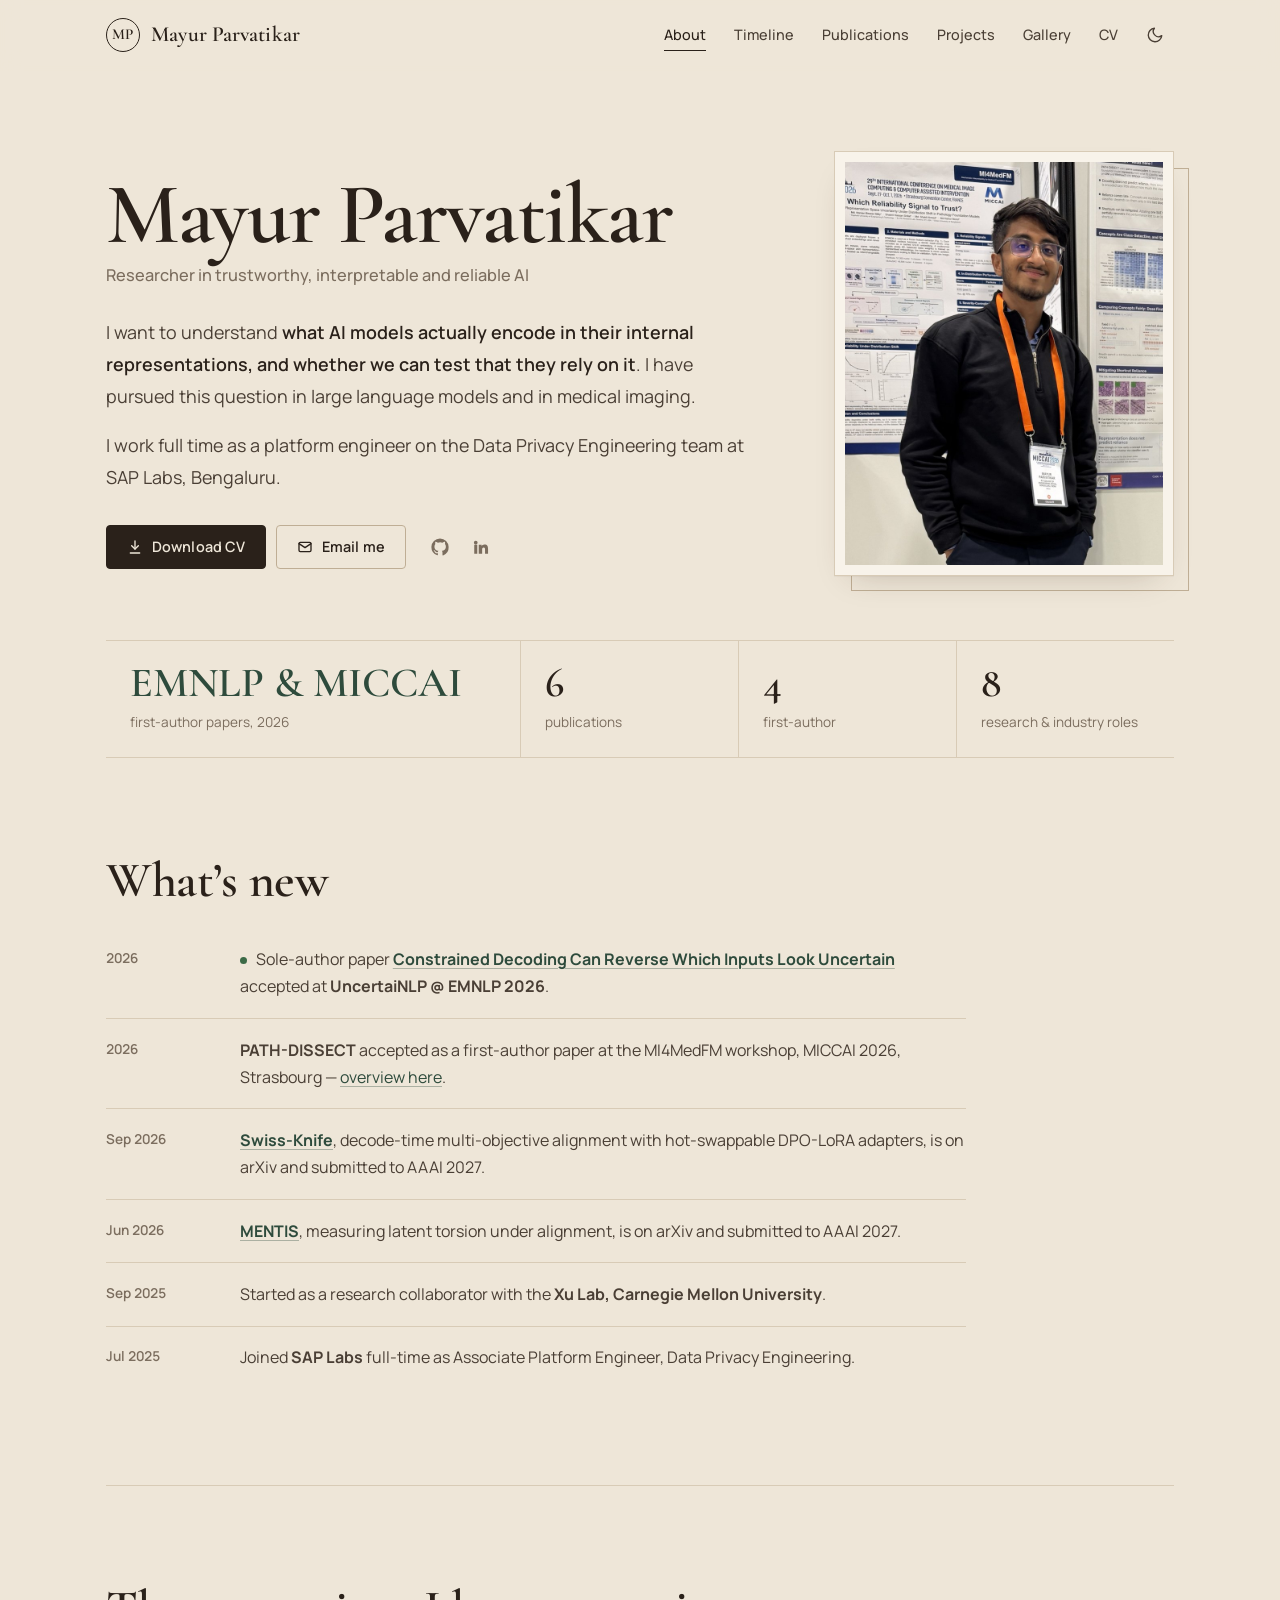
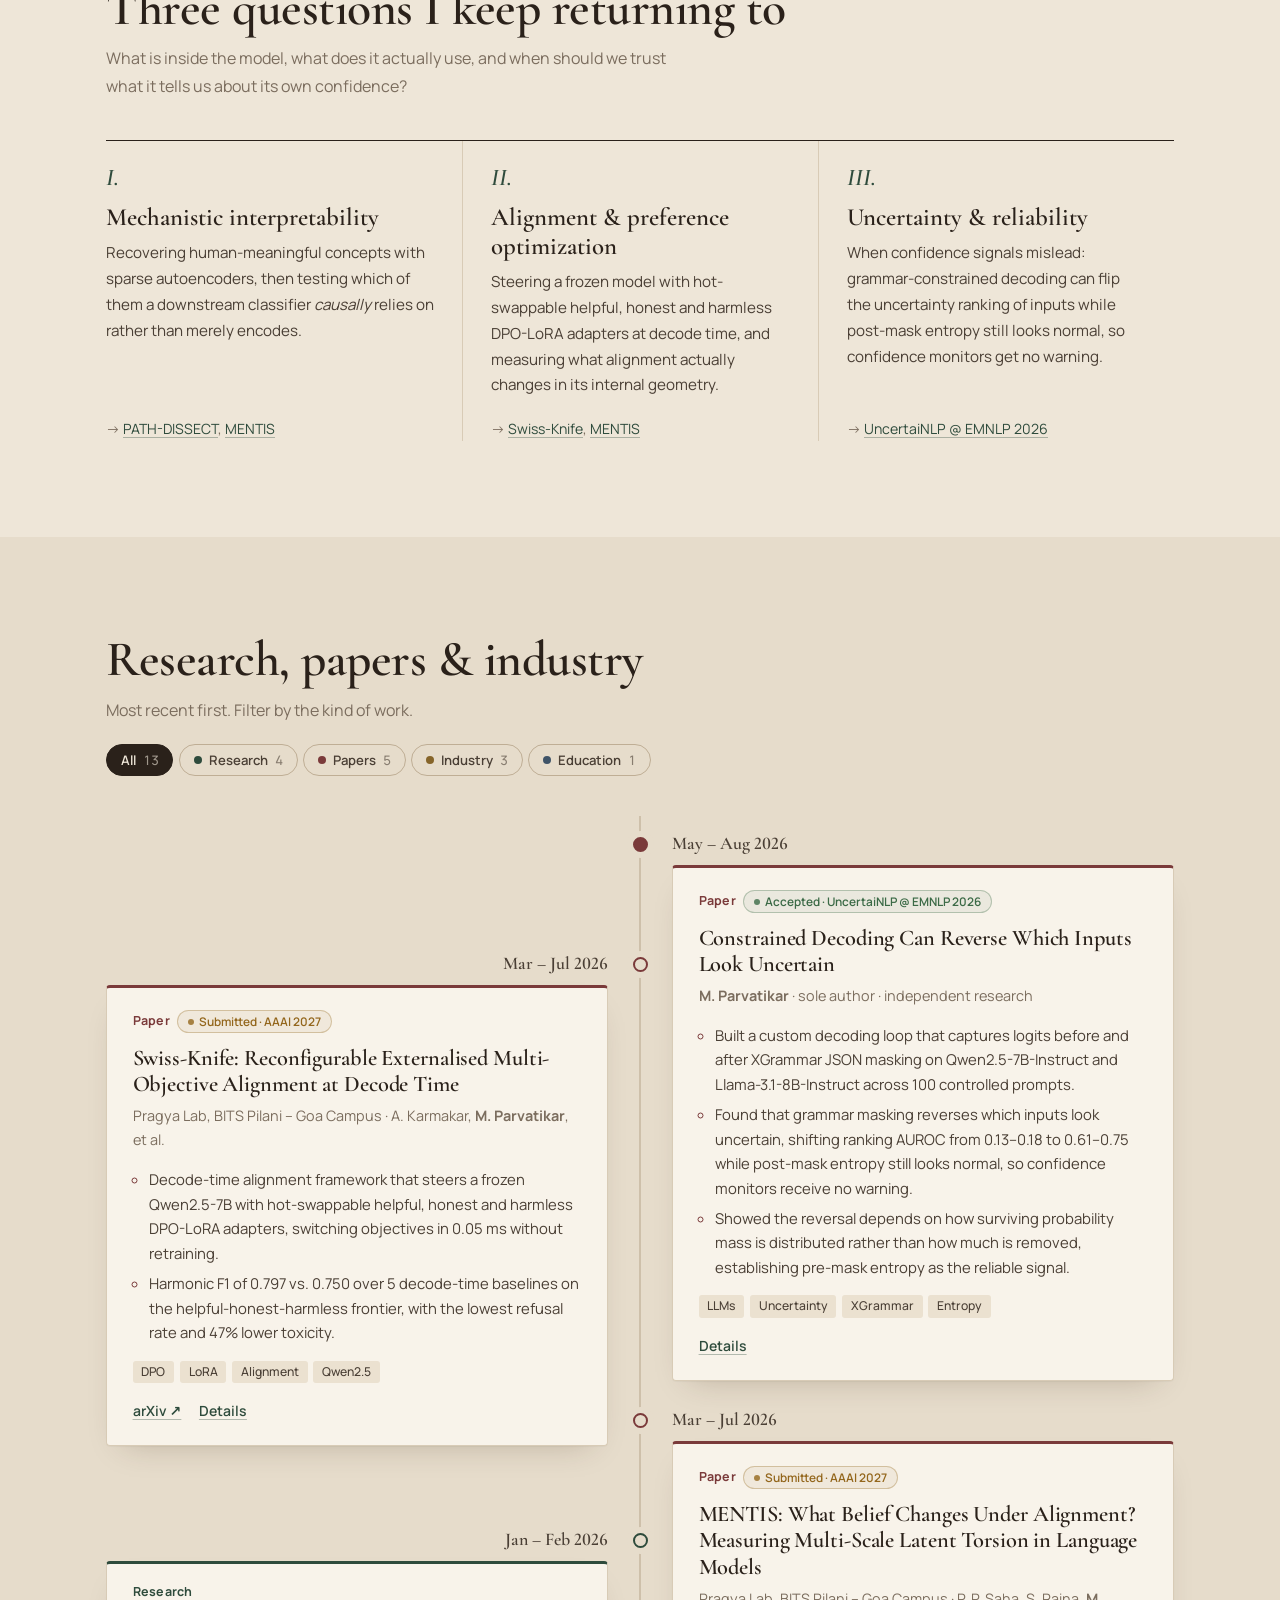
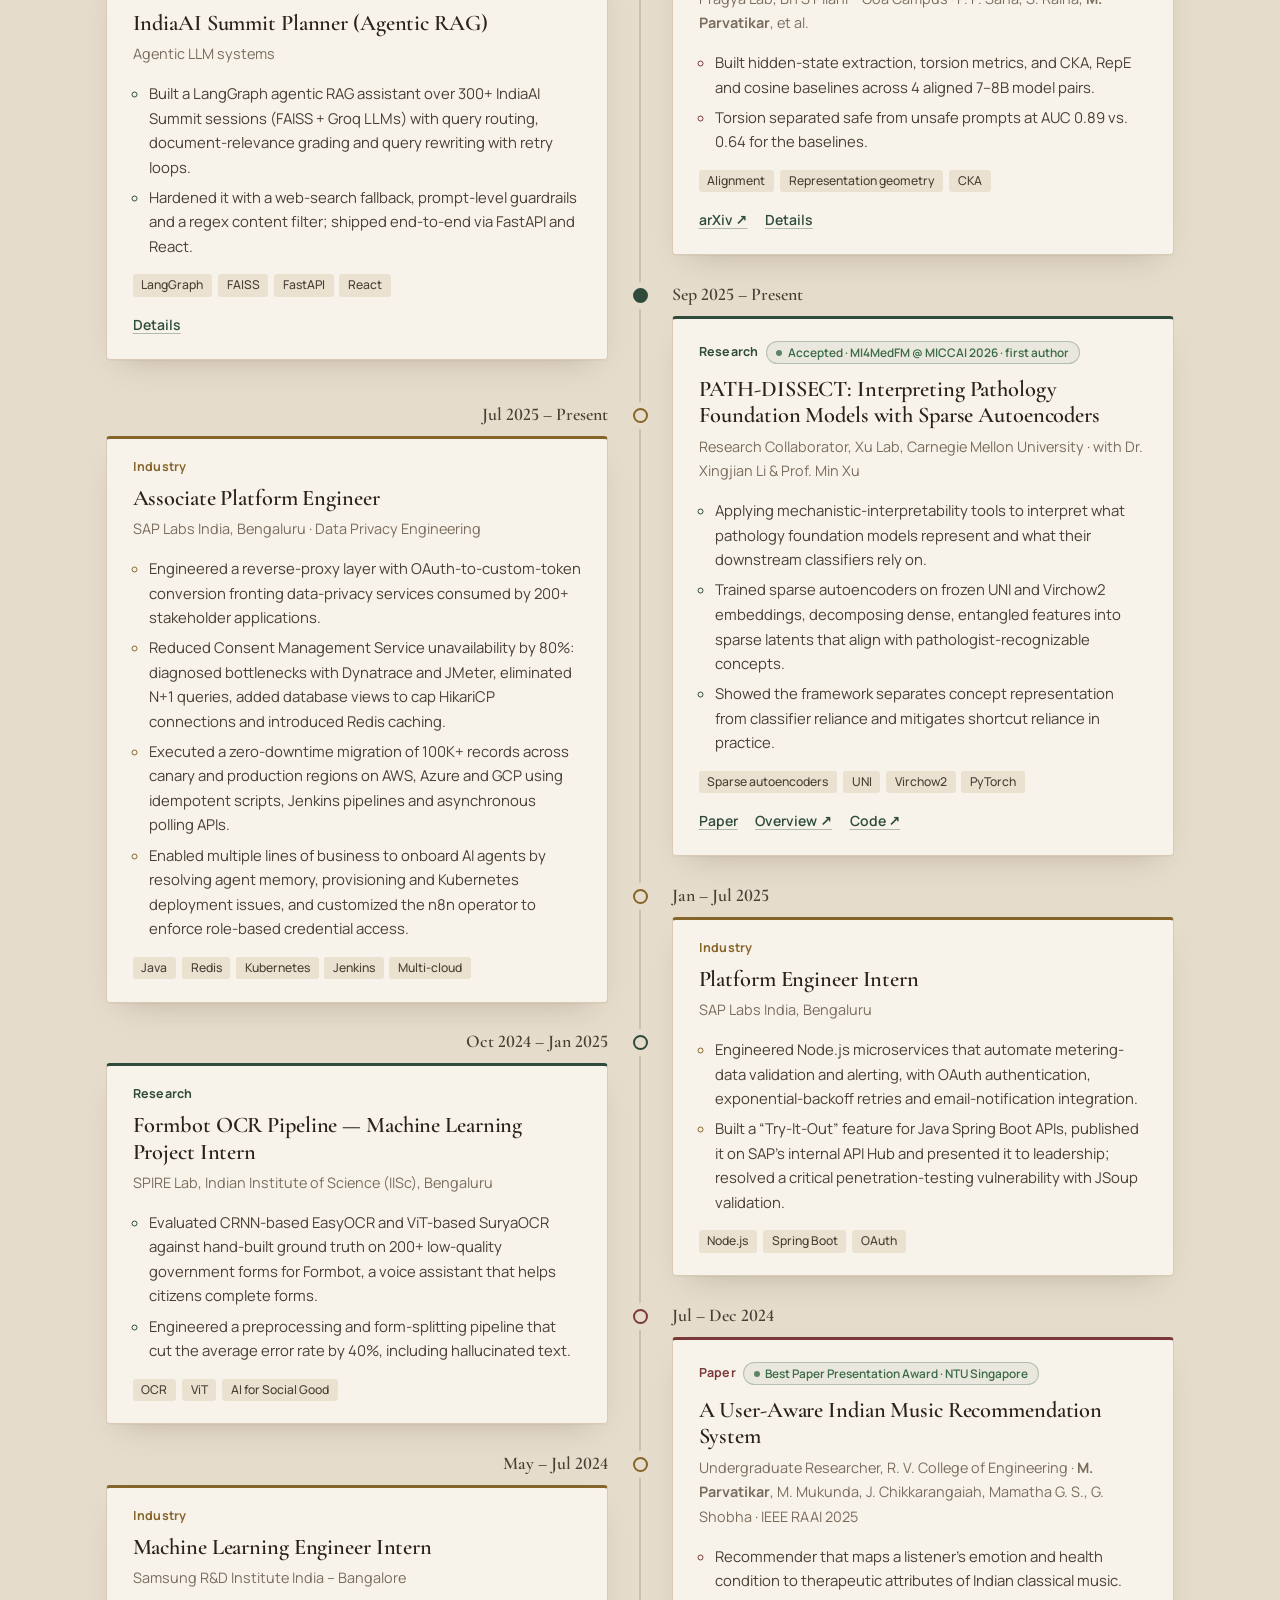
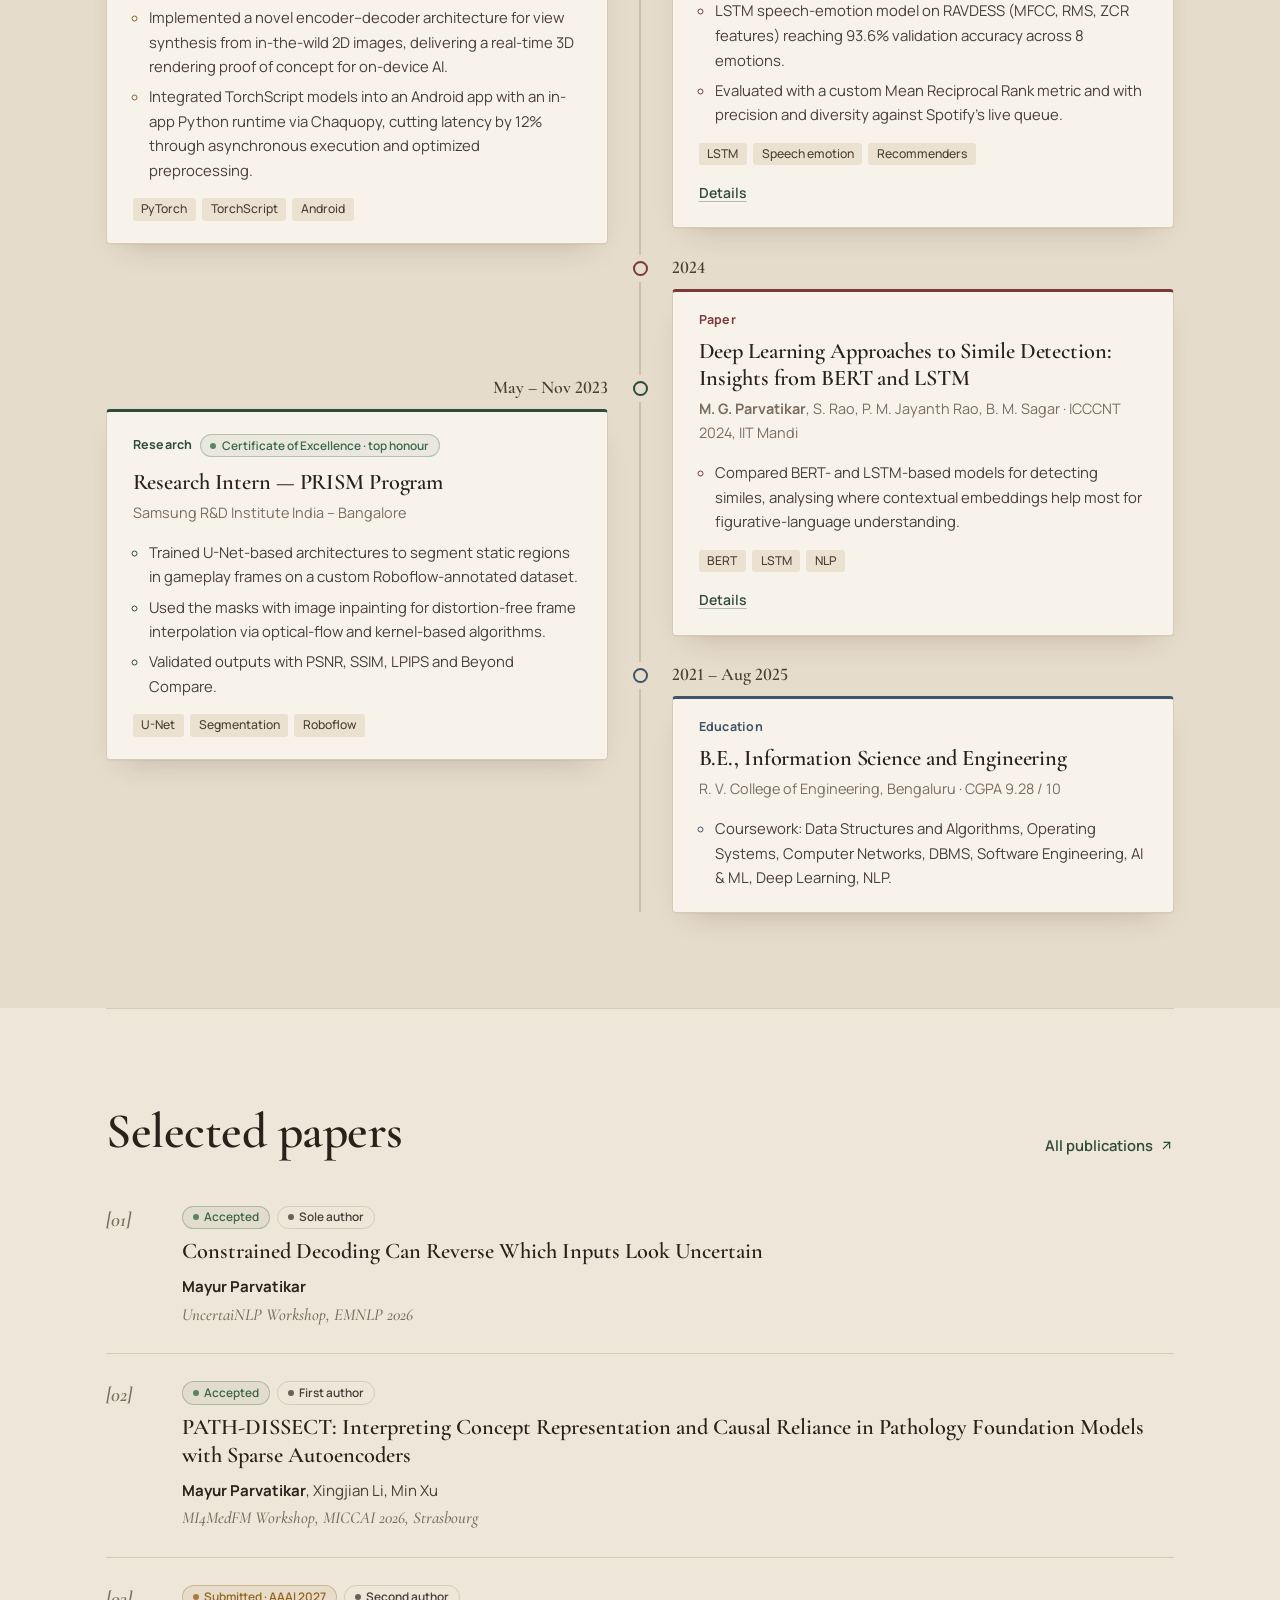
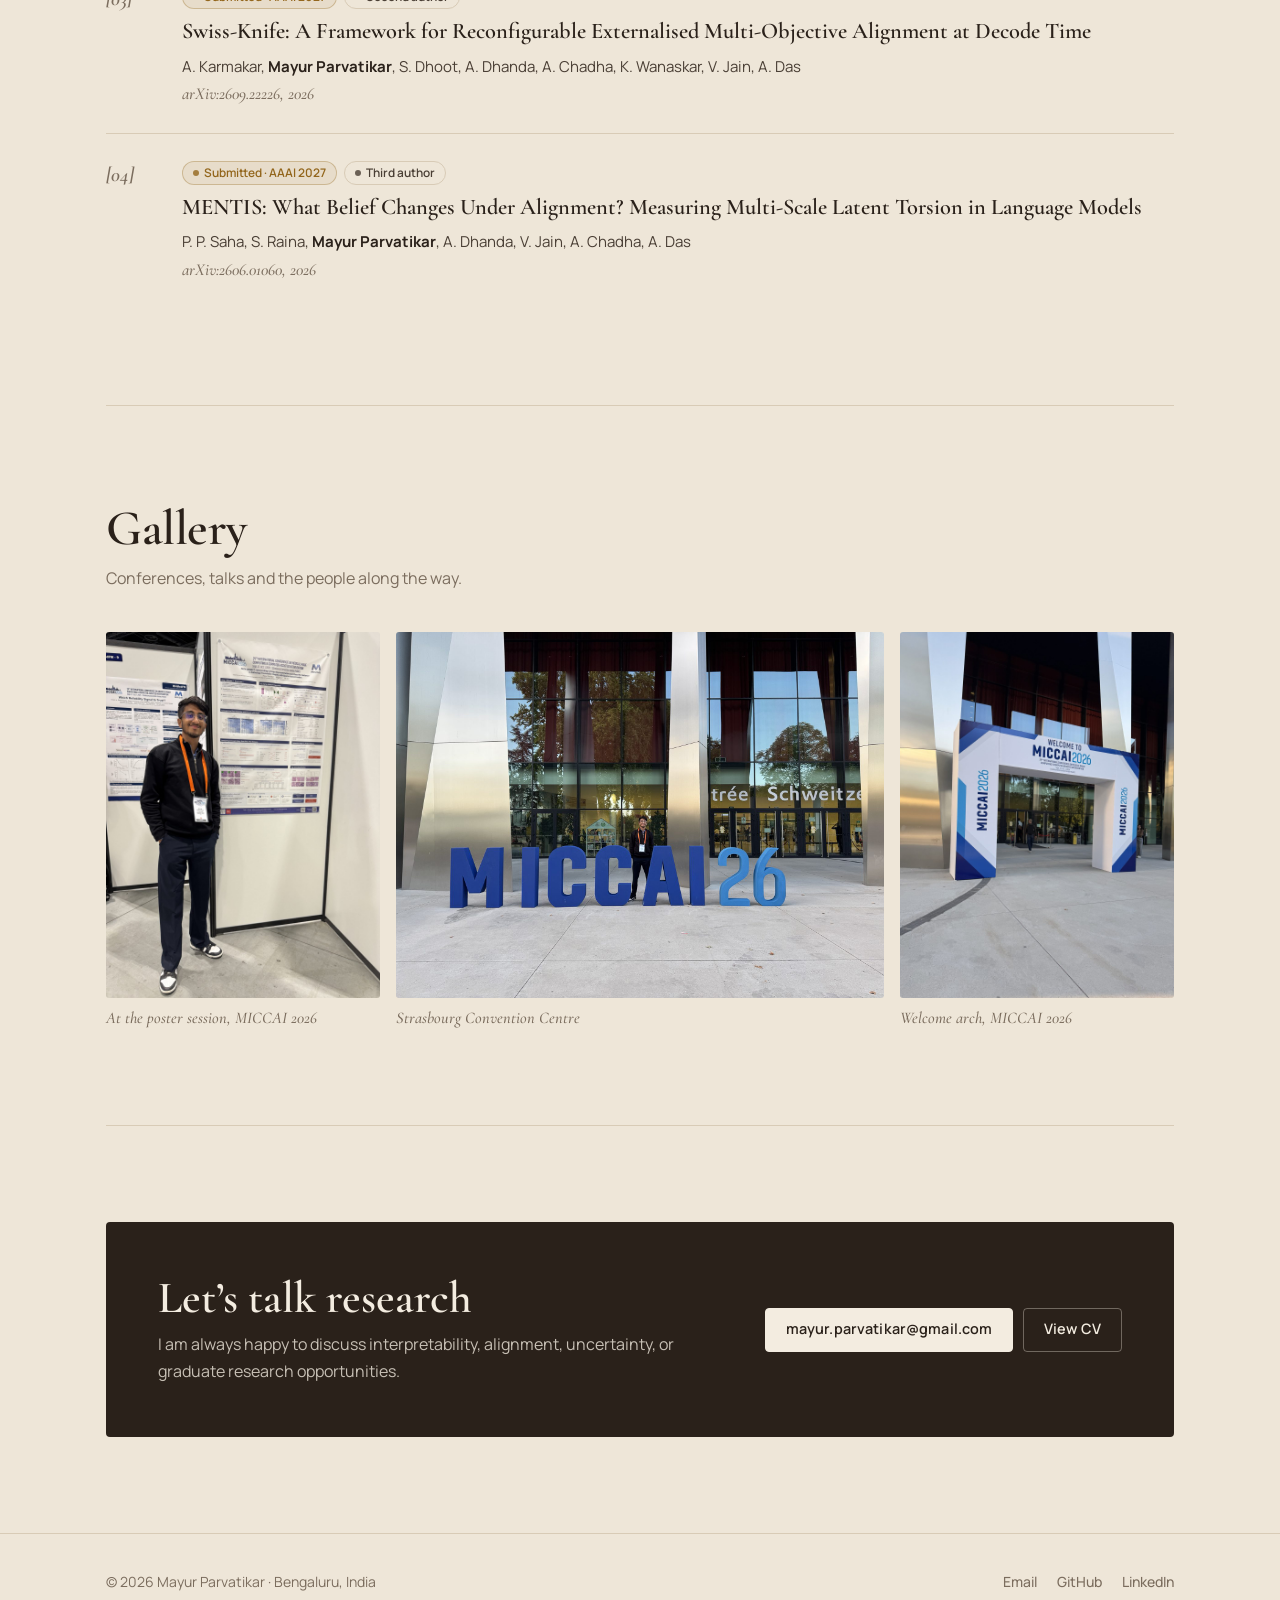
==== commit a63d252a: "Replace CGPA highlight with first-author EMNLP and MICCAI 2026 papers Co-Authored-By: Claude Opus 5." ====
--- a/index.html
+++ b/index.html
@@ -109,10 +109,10 @@
 
     <!-- ============================================================ stats -->
     <section class="stats reveal" aria-label="At a glance">
+      <div class="stat stat--lead"><b>EMNLP &amp; MICCAI</b><span>first-author papers, 2026</span></div>
       <div class="stat"><b>6</b><span>publications</span></div>
       <div class="stat"><b>4</b><span>first-author</span></div>
       <div class="stat"><b>8</b><span>research &amp; industry roles</span></div>
-      <div class="stat"><b>9.28</b><span>CGPA / 10</span></div>
     </section>
 
     <!-- ============================================================= news -->
--- a/assets/css/site.css
+++ b/assets/css/site.css
@@ -284,18 +284,22 @@
 
 /* ----------------------------------------------------------------- stats */
 .stats {
-  display: grid; grid-template-columns: repeat(4, minmax(0, 1fr));
+  display: grid; grid-template-columns: minmax(0, 1.9fr) repeat(3, minmax(0, 1fr));
   border-block: 1px solid var(--line);
 }
+.stats .stat--lead b { color: var(--accent); white-space: nowrap; }
 .stat { padding: 1.4rem 1.5rem; }
 .stat + .stat { border-left: 1px solid var(--line); }
 .stat b { display: block; font: 600 2.6rem/1 var(--font-display); color: var(--ink); }
 .stat span { display: block; margin-top: .4rem; color: var(--muted); font-size: .85rem; }
 
 @media (max-width: 700px) {
-  .stats { grid-template-columns: repeat(2, minmax(0, 1fr)); }
-  .stat:nth-child(3) { border-left: 0; }
-  .stat:nth-child(n+3) { border-top: 1px solid var(--line); }
+  .stats { grid-template-columns: repeat(3, minmax(0, 1fr)); }
+  .stat { padding: 1.2rem 1rem; }
+  .stat--lead { grid-column: 1 / -1; }
+  .stat--lead b { font-size: 2.2rem; }
+  .stat:nth-child(2) { border-left: 0; }
+  .stat:nth-child(n+2) { border-top: 1px solid var(--line); }
 }
 
 /* -------------------------------------------------------------- sections */
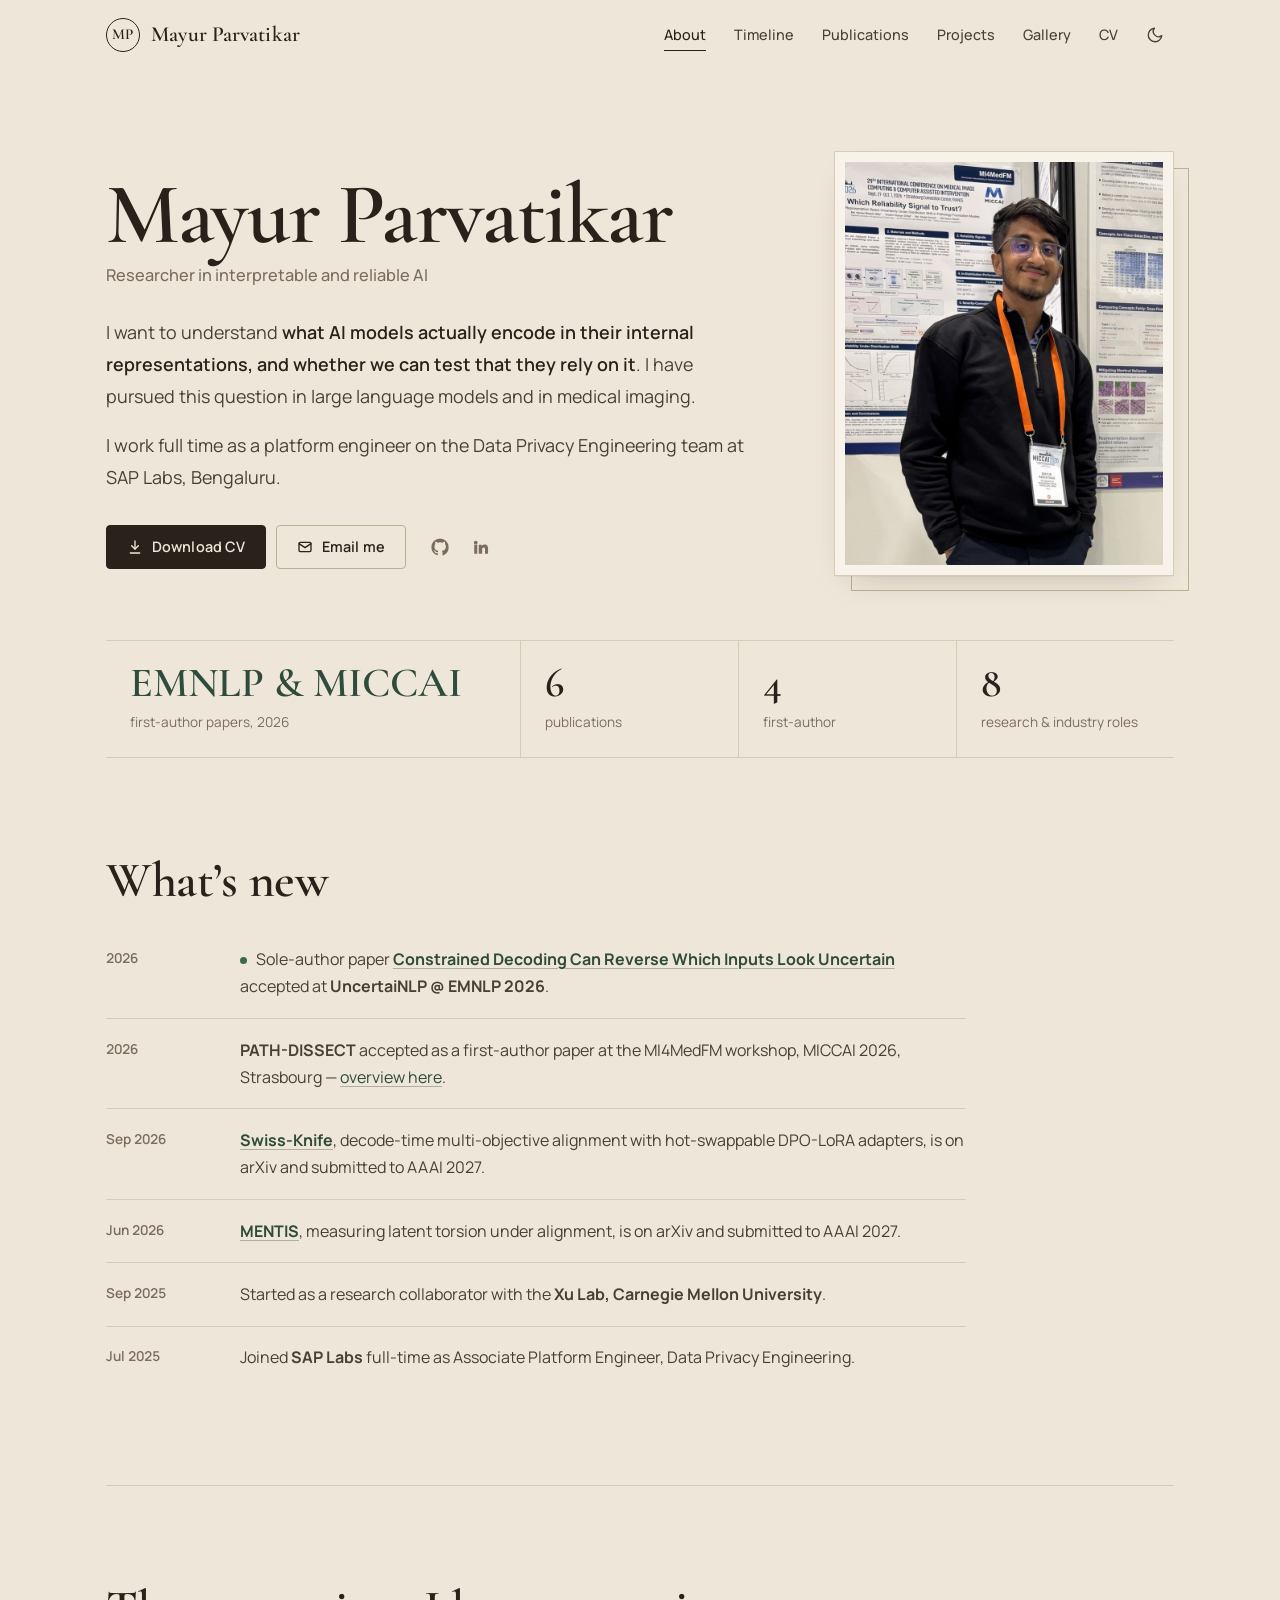
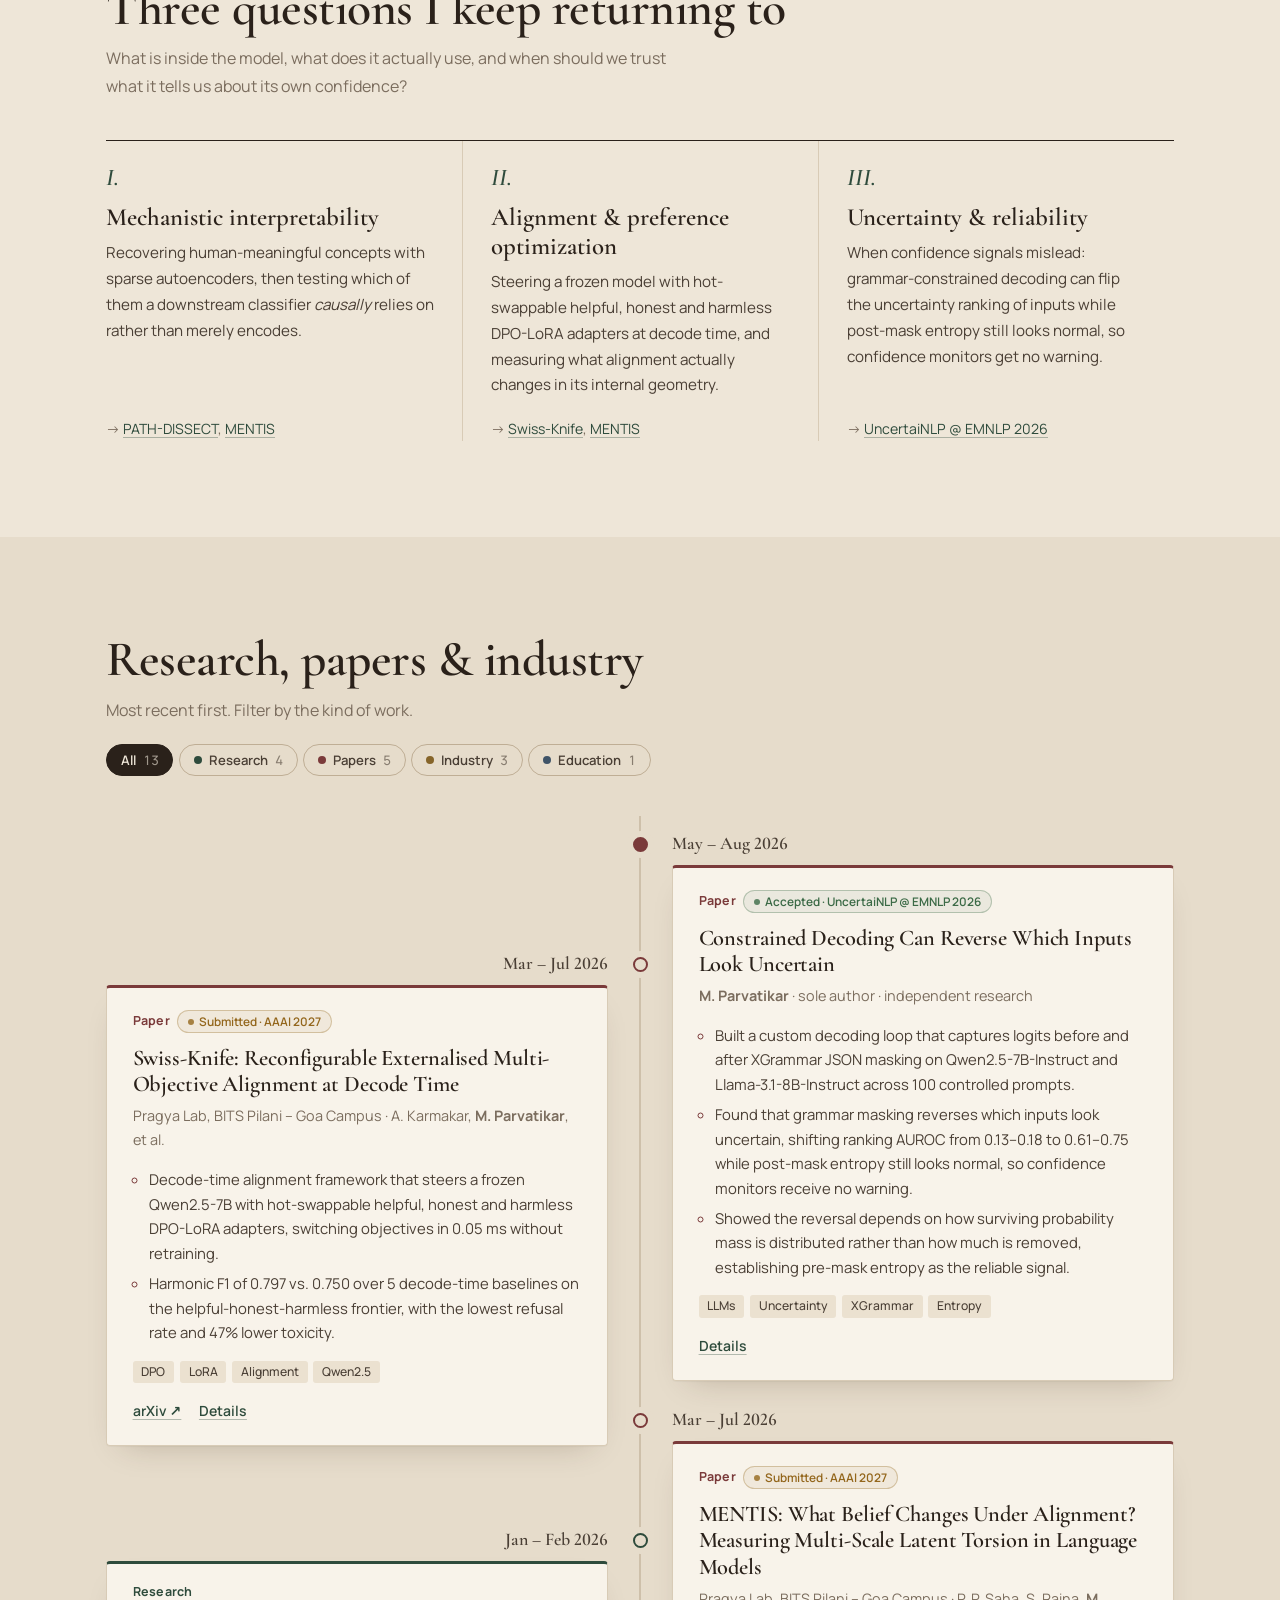
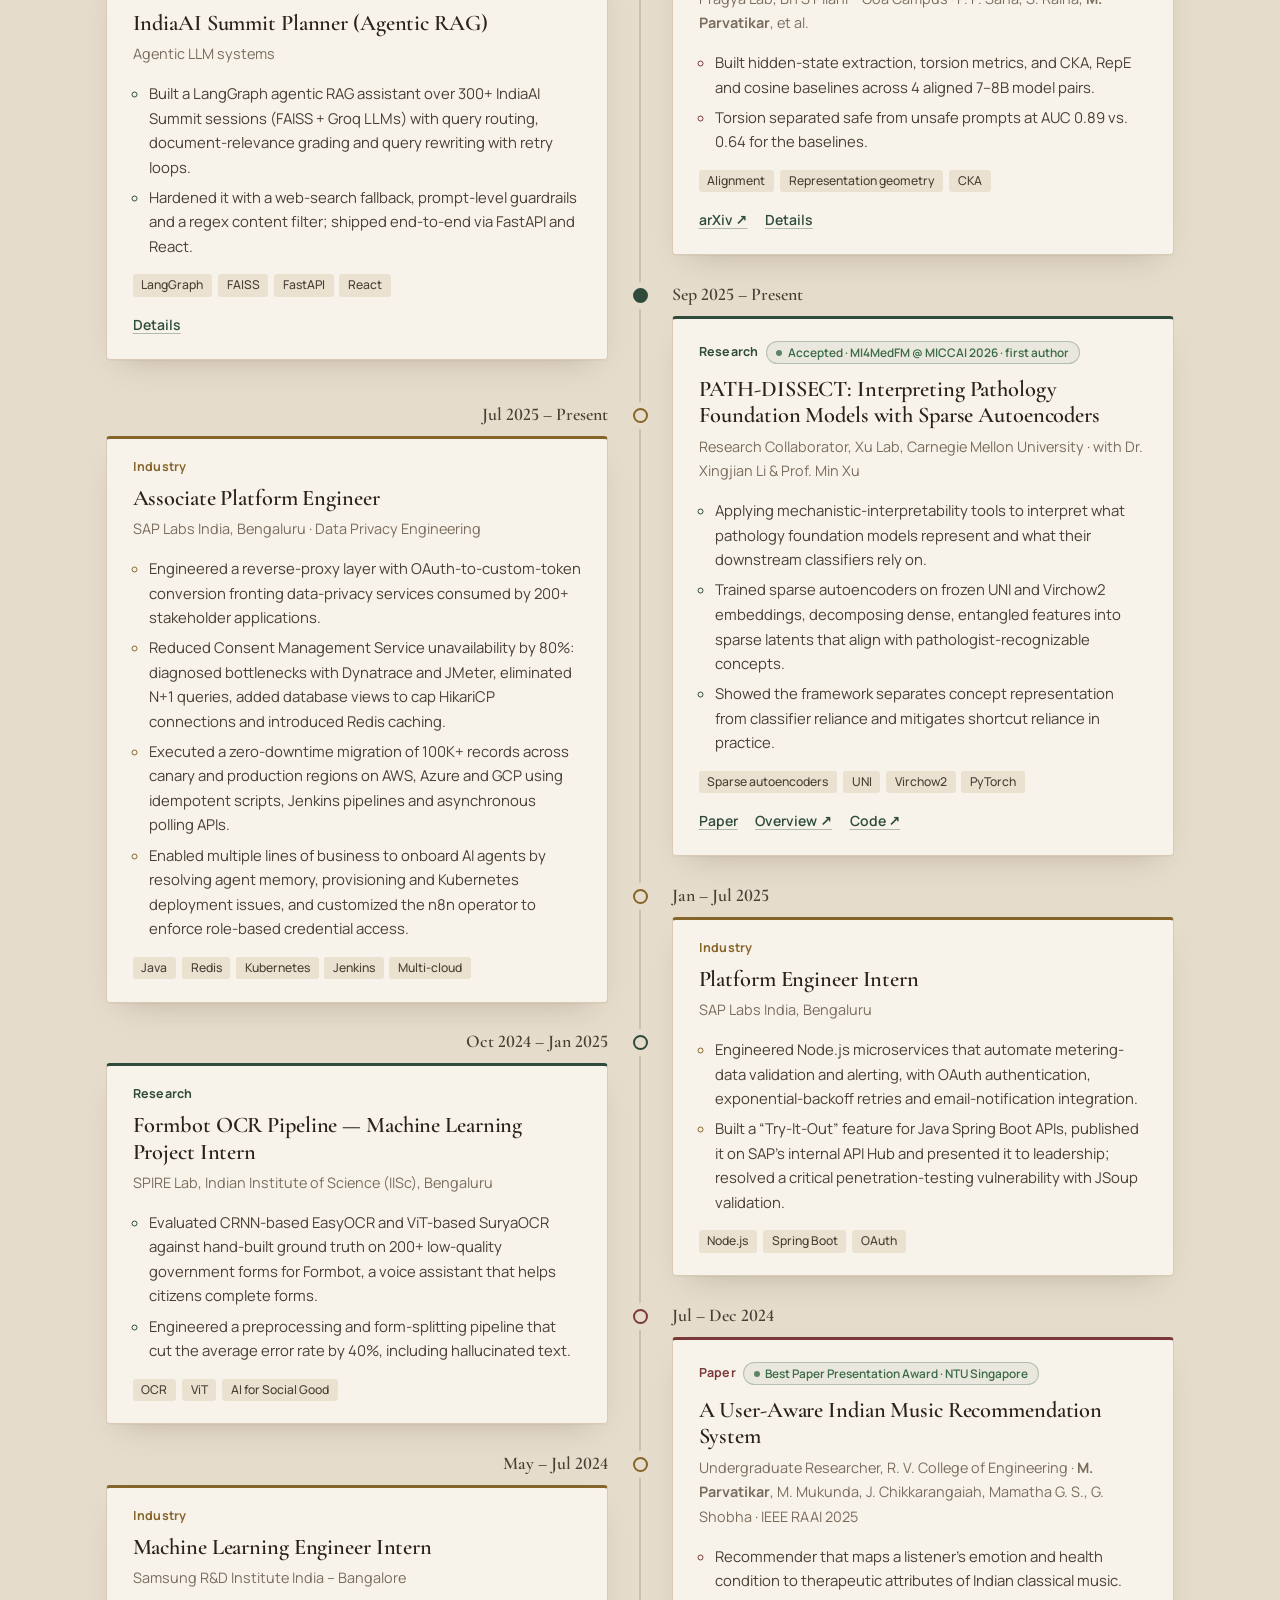
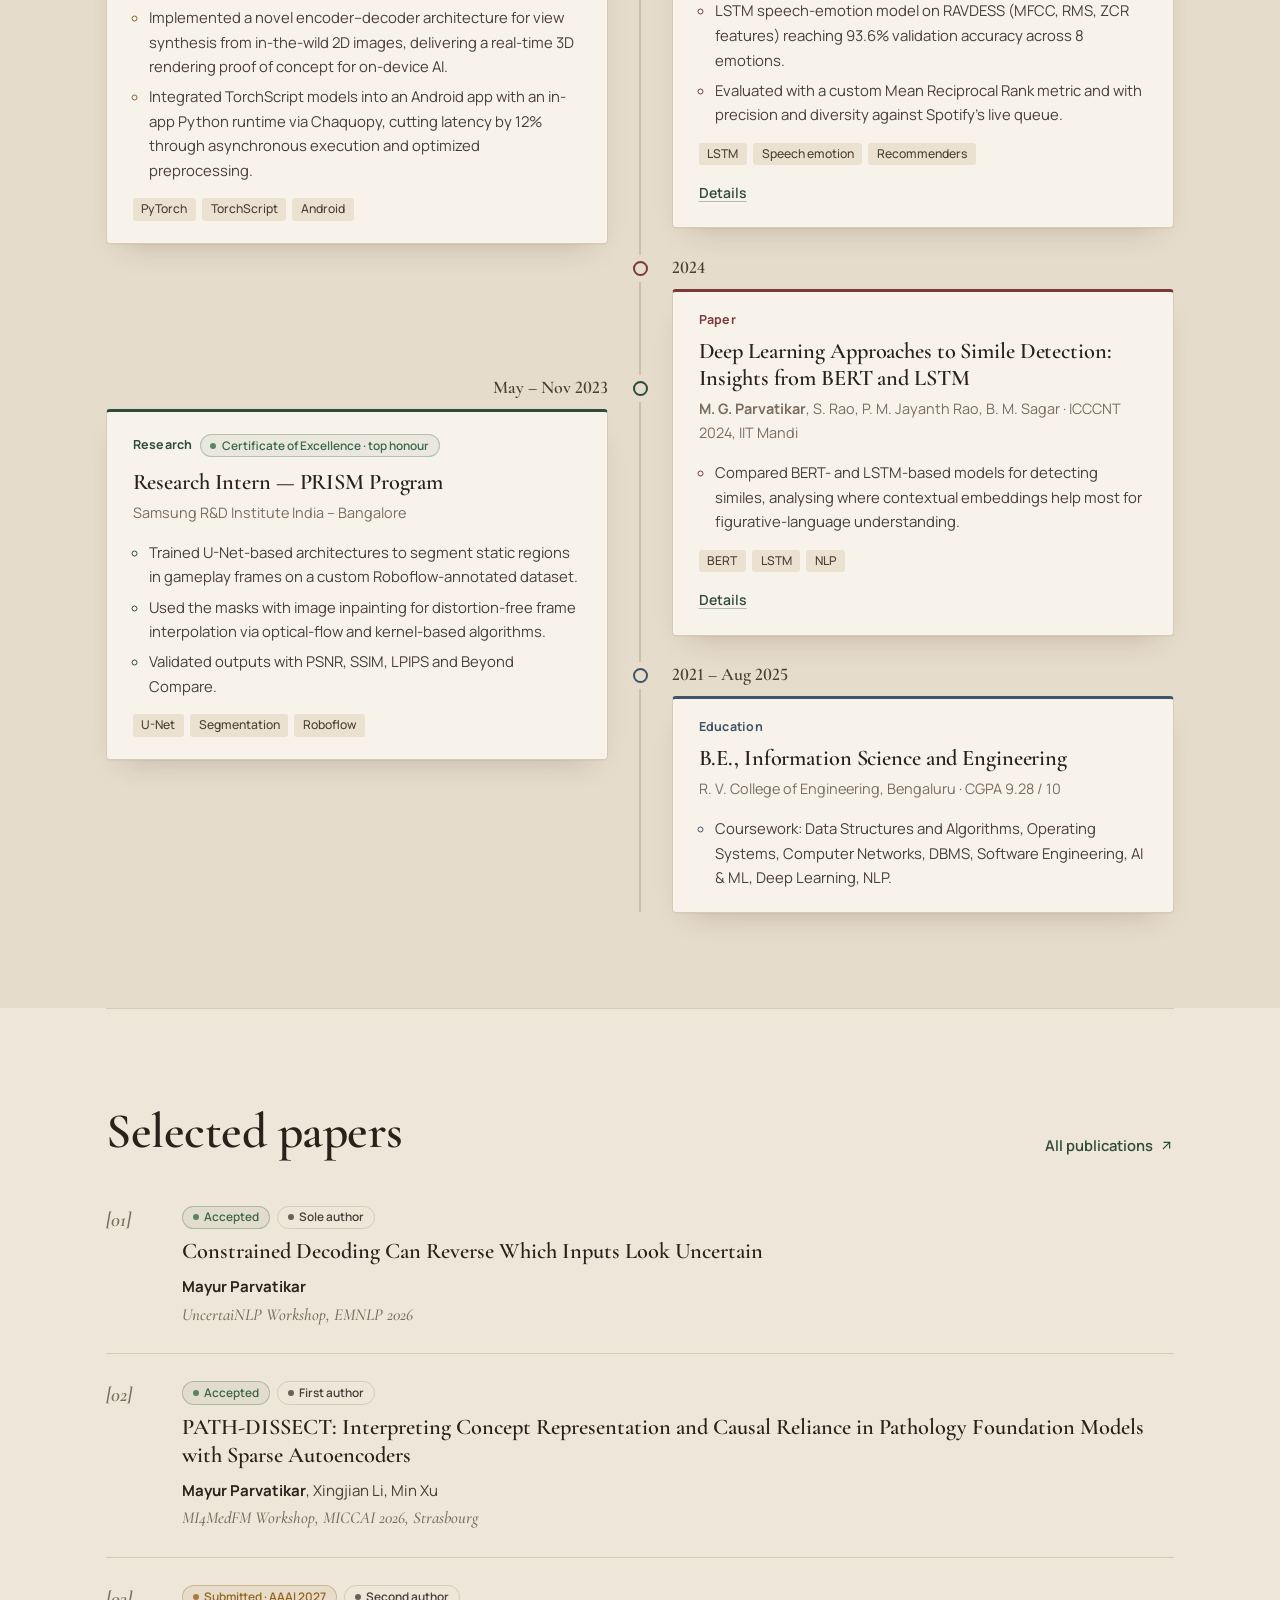
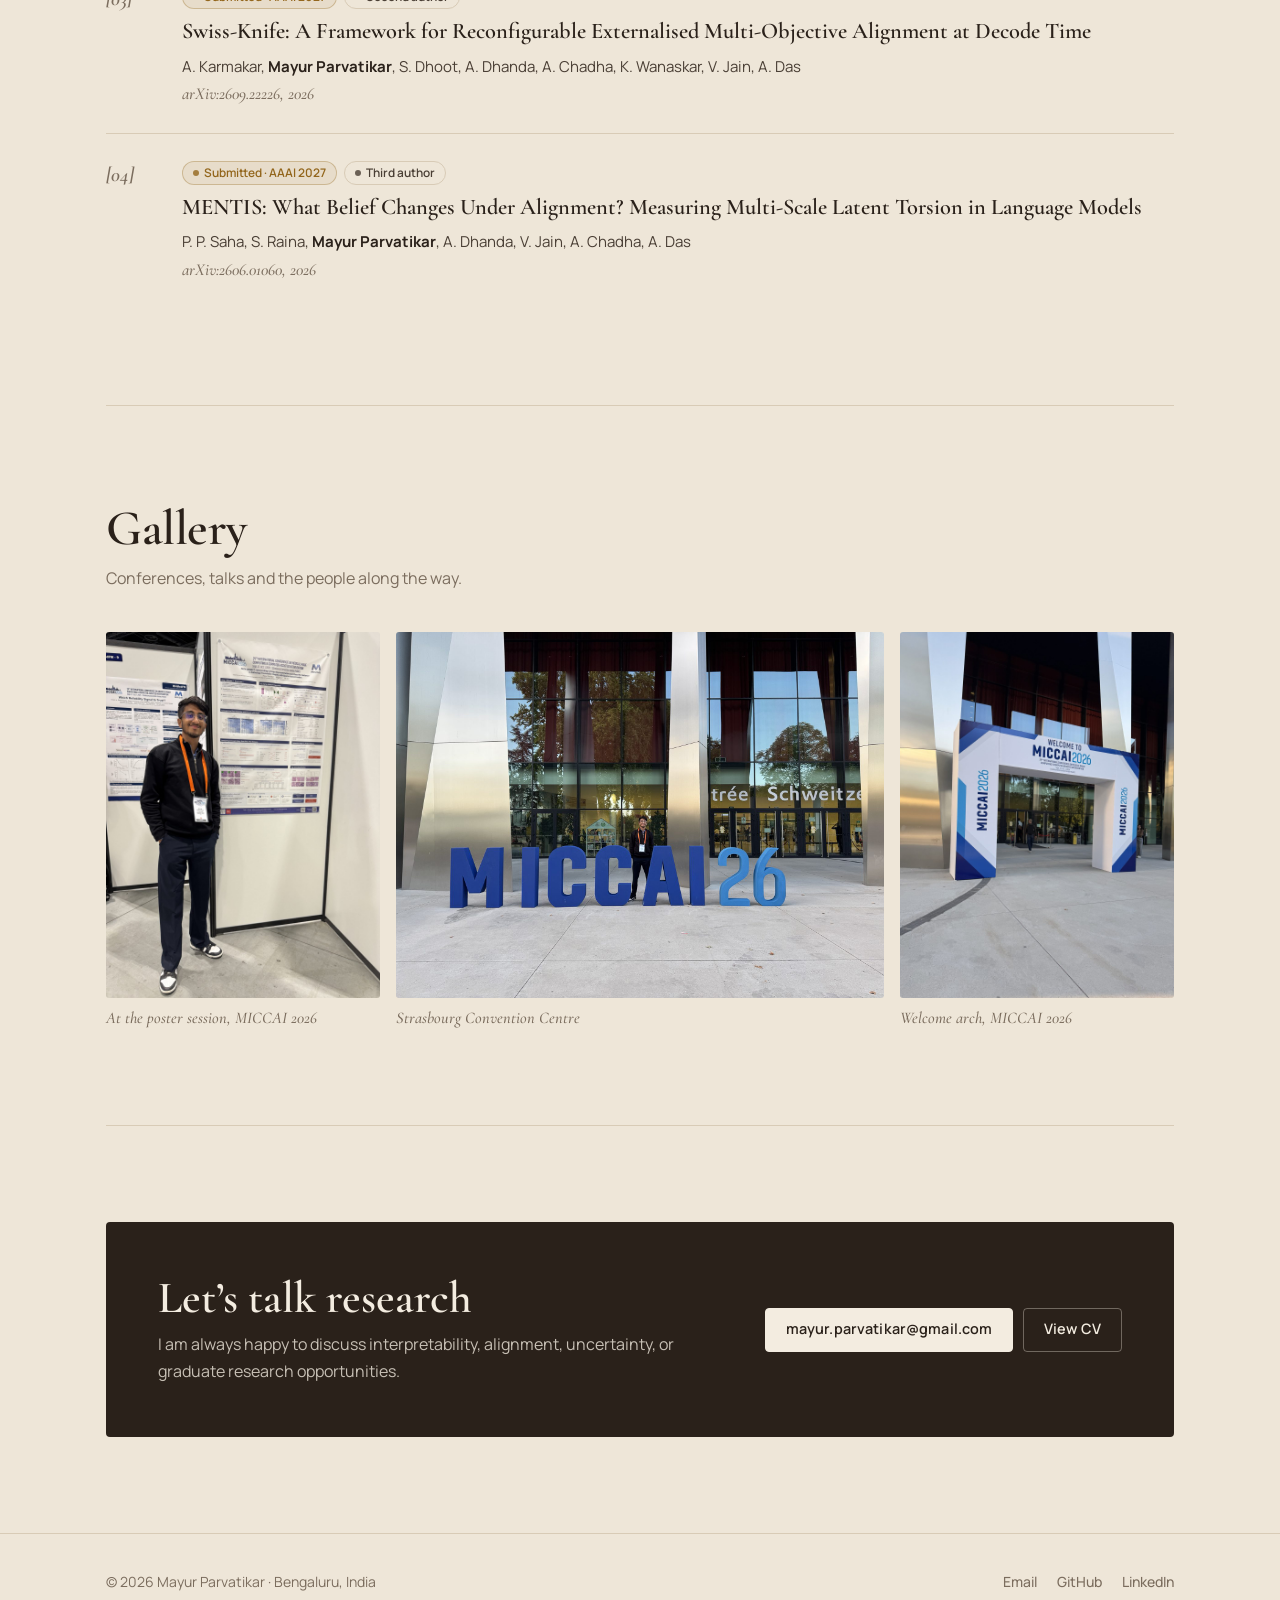
==== commit a89ef056: "Focus tagline on interpretable and reliable AI Co-Authored-By: Claude Opus 5.5 <noreply@anthropic.co" ====
--- a/index.html
+++ b/index.html
@@ -4,11 +4,11 @@
 <meta charset="utf-8">
 <meta name="viewport" content="width=device-width, initial-scale=1">
 <title>Mayur Parvatikar</title>
-<meta name="description" content="Mayur Parvatikar: researcher in trustworthy, interpretable and reliable AI, and platform engineer at SAP Labs, Bengaluru.">
+<meta name="description" content="Mayur Parvatikar: researcher in interpretable and reliable AI, and platform engineer at SAP Labs, Bengaluru.">
 <meta name="author" content="Mayur Parvatikar">
 <meta property="og:type" content="website">
 <meta property="og:title" content="Mayur Parvatikar">
-<meta property="og:description" content="Trustworthy, interpretable and reliable AI">
+<meta property="og:description" content="Interpretable and reliable AI">
 <meta name="theme-color" content="#eee6d8">
 <link rel="icon" href="assets/img/mark.svg" type="image/svg+xml">
 <link rel="preconnect" href="https://fonts.googleapis.com">
@@ -68,7 +68,7 @@
       <div>
 
         <h1>Mayur Parvatikar</h1>
-        <p class="role">Researcher in trustworthy, interpretable and reliable AI</p>
+        <p class="role">Researcher in interpretable and reliable AI</p>
 
         <p class="lead">
           I want to understand <strong>what AI models actually encode in their internal representations,
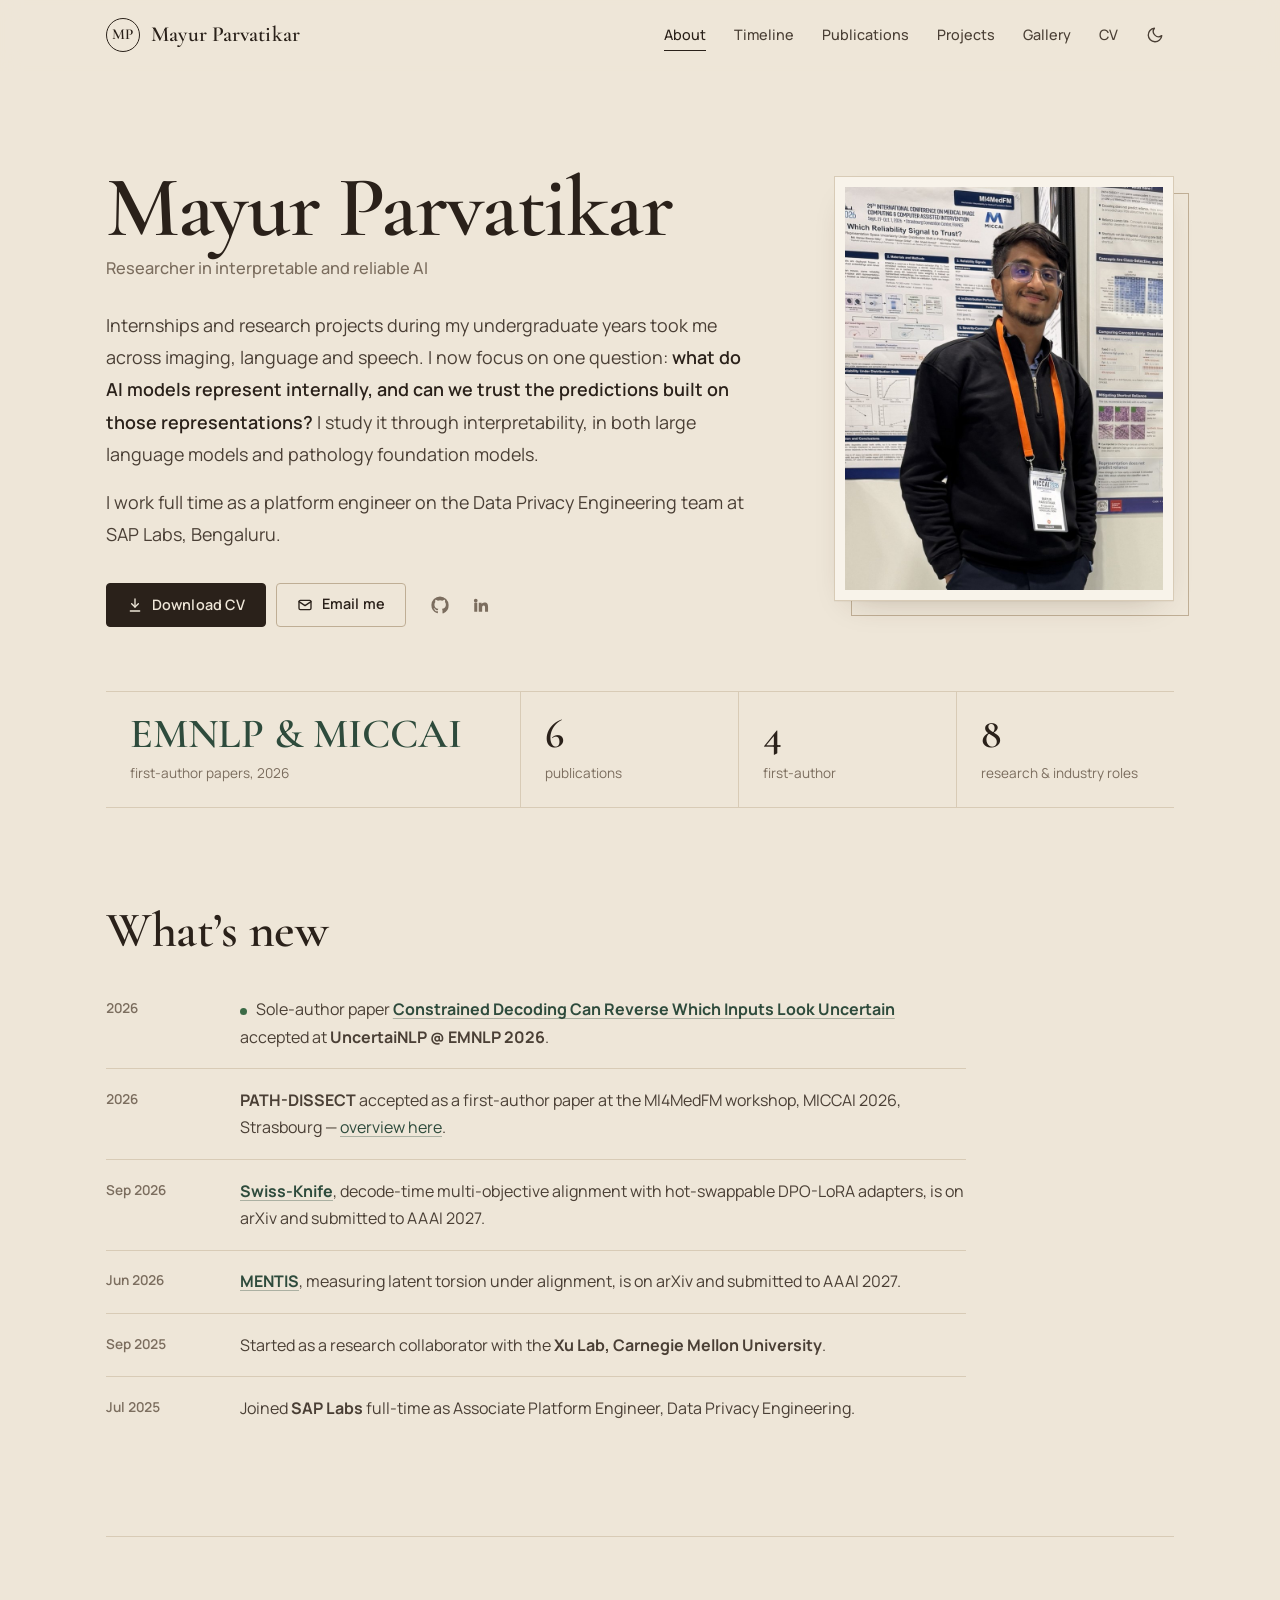
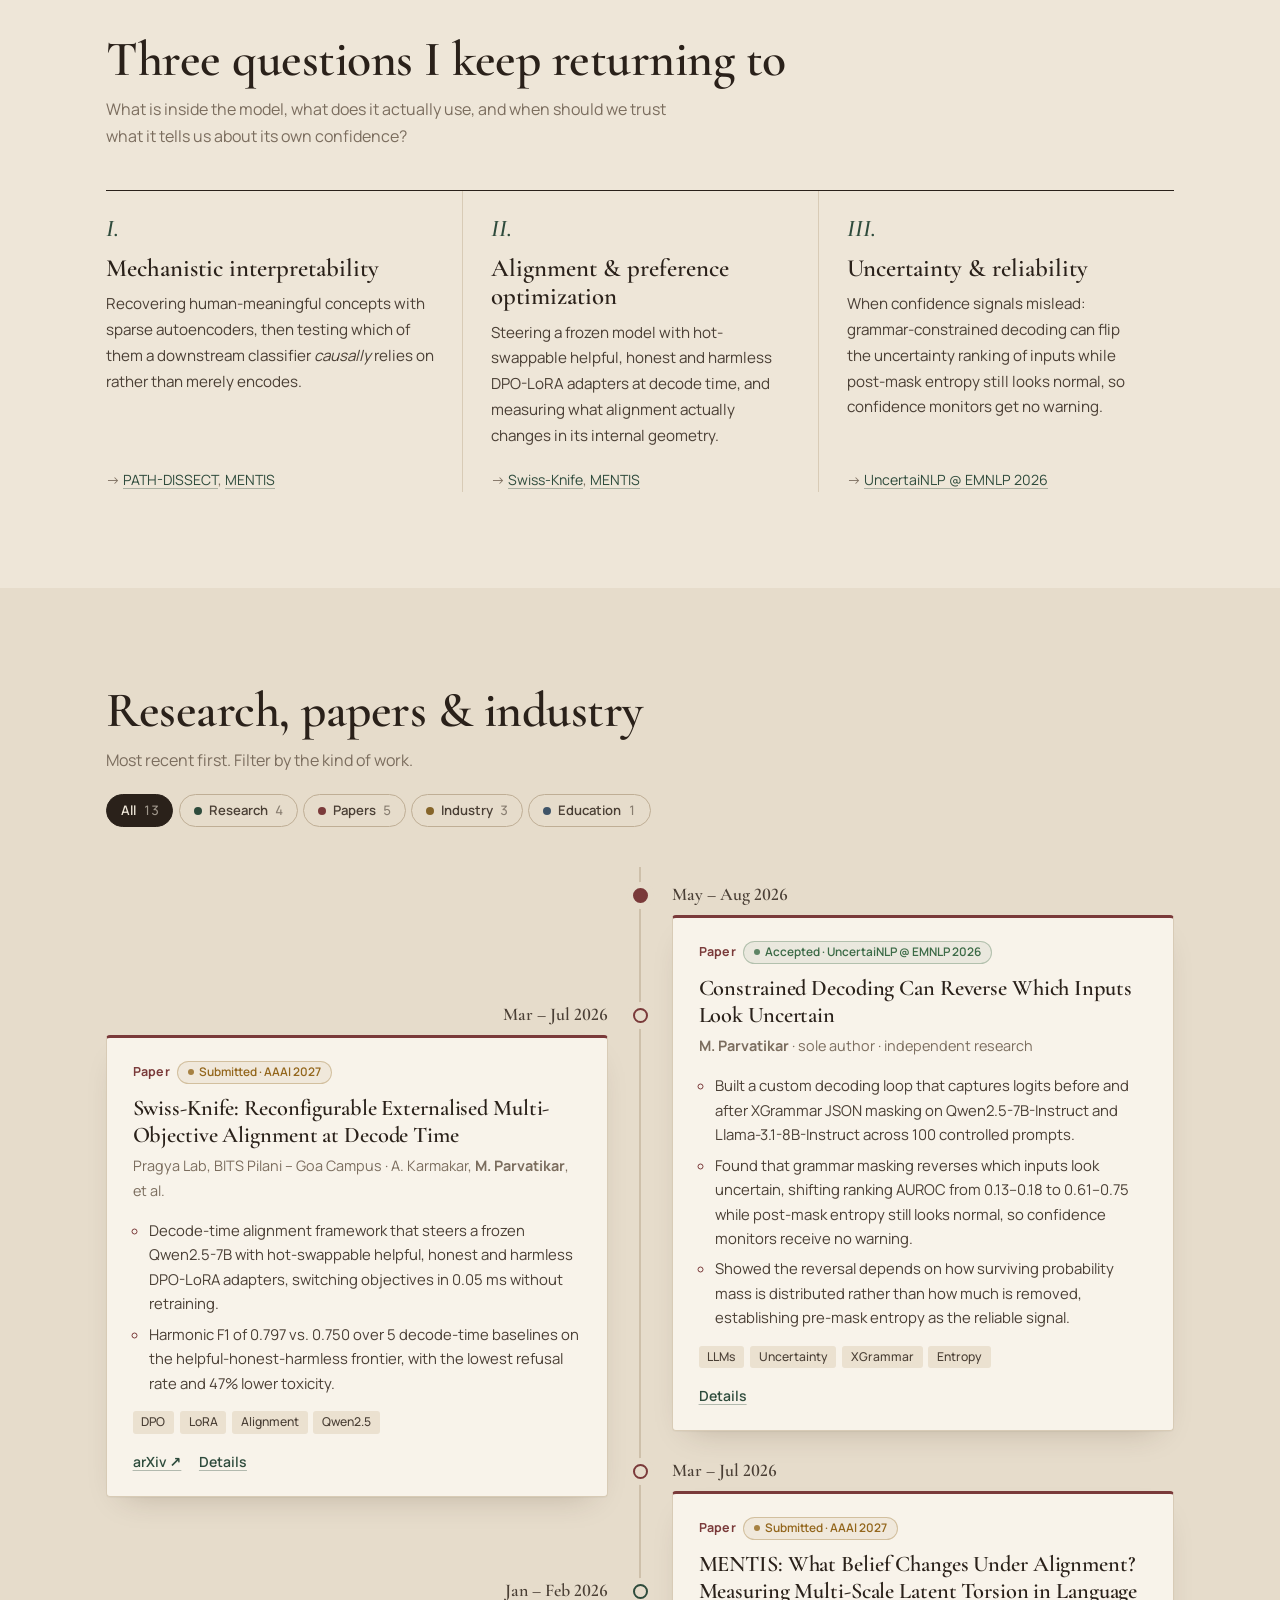
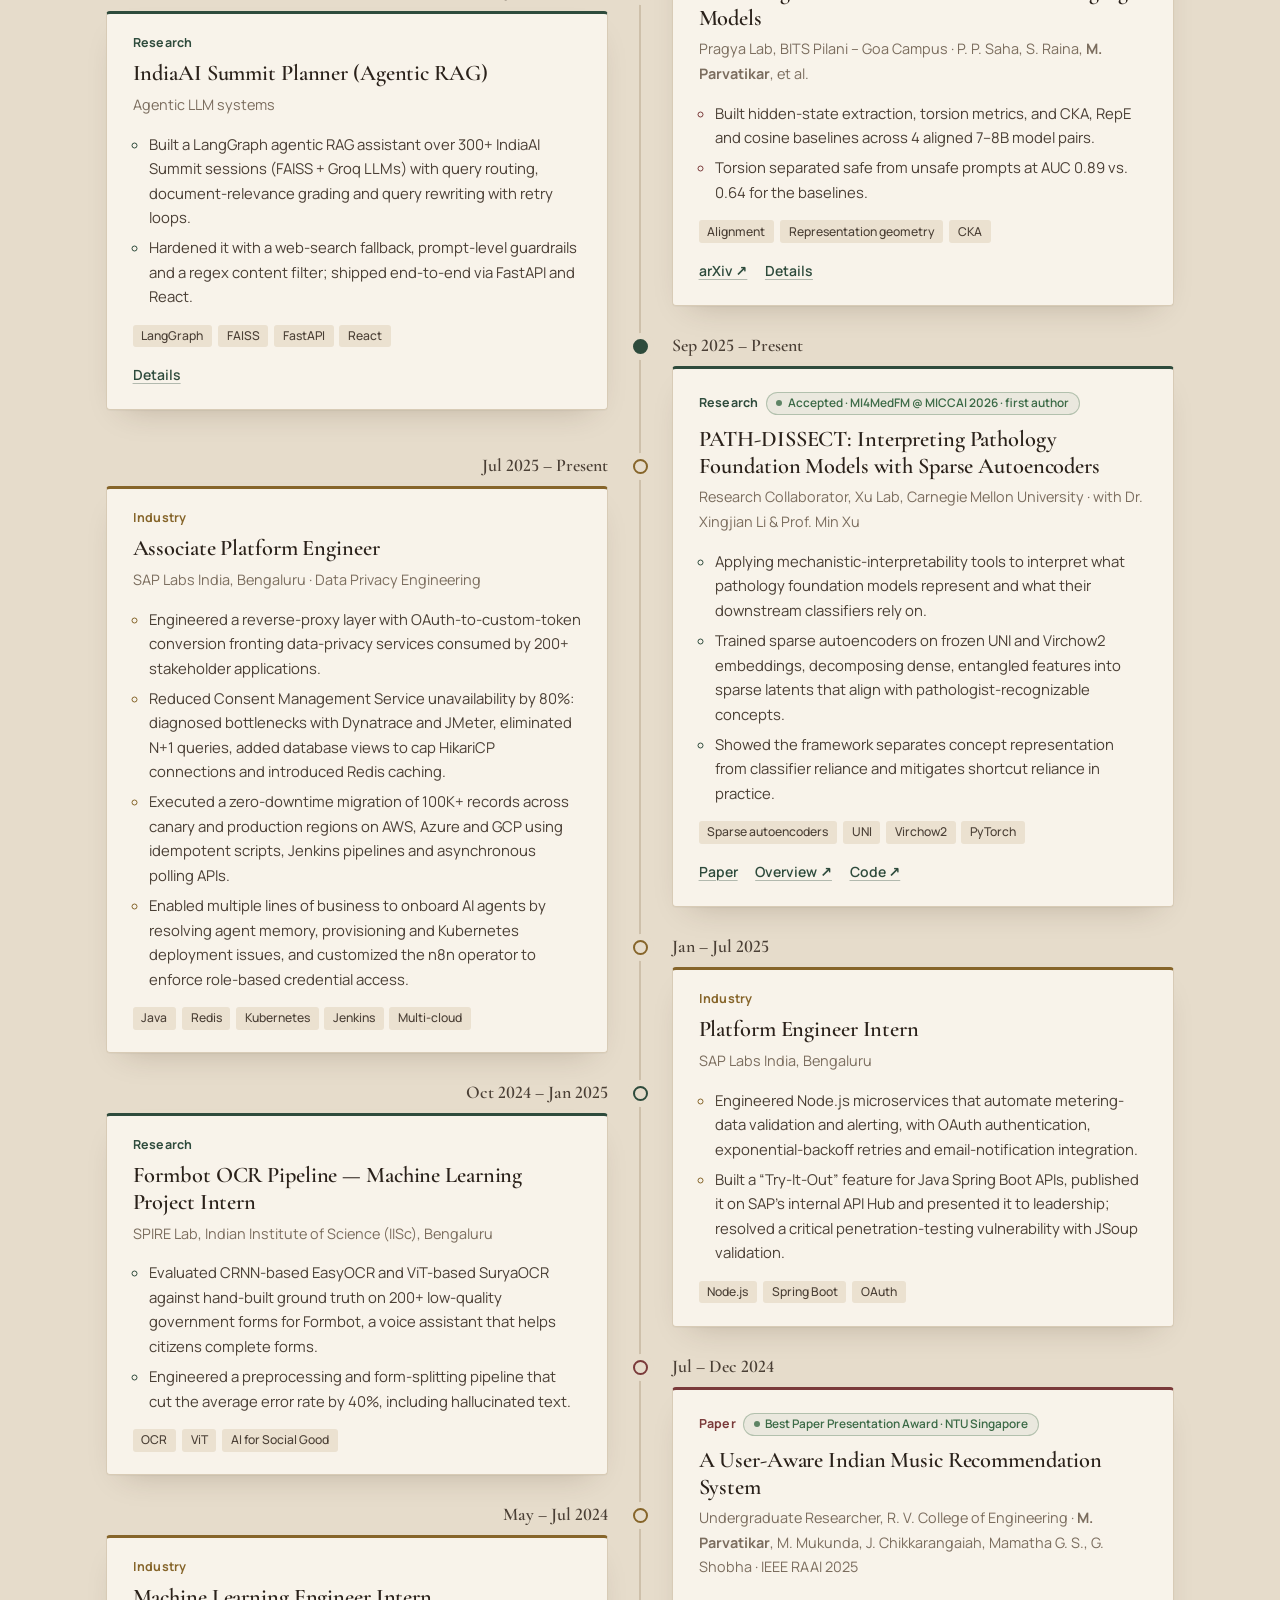
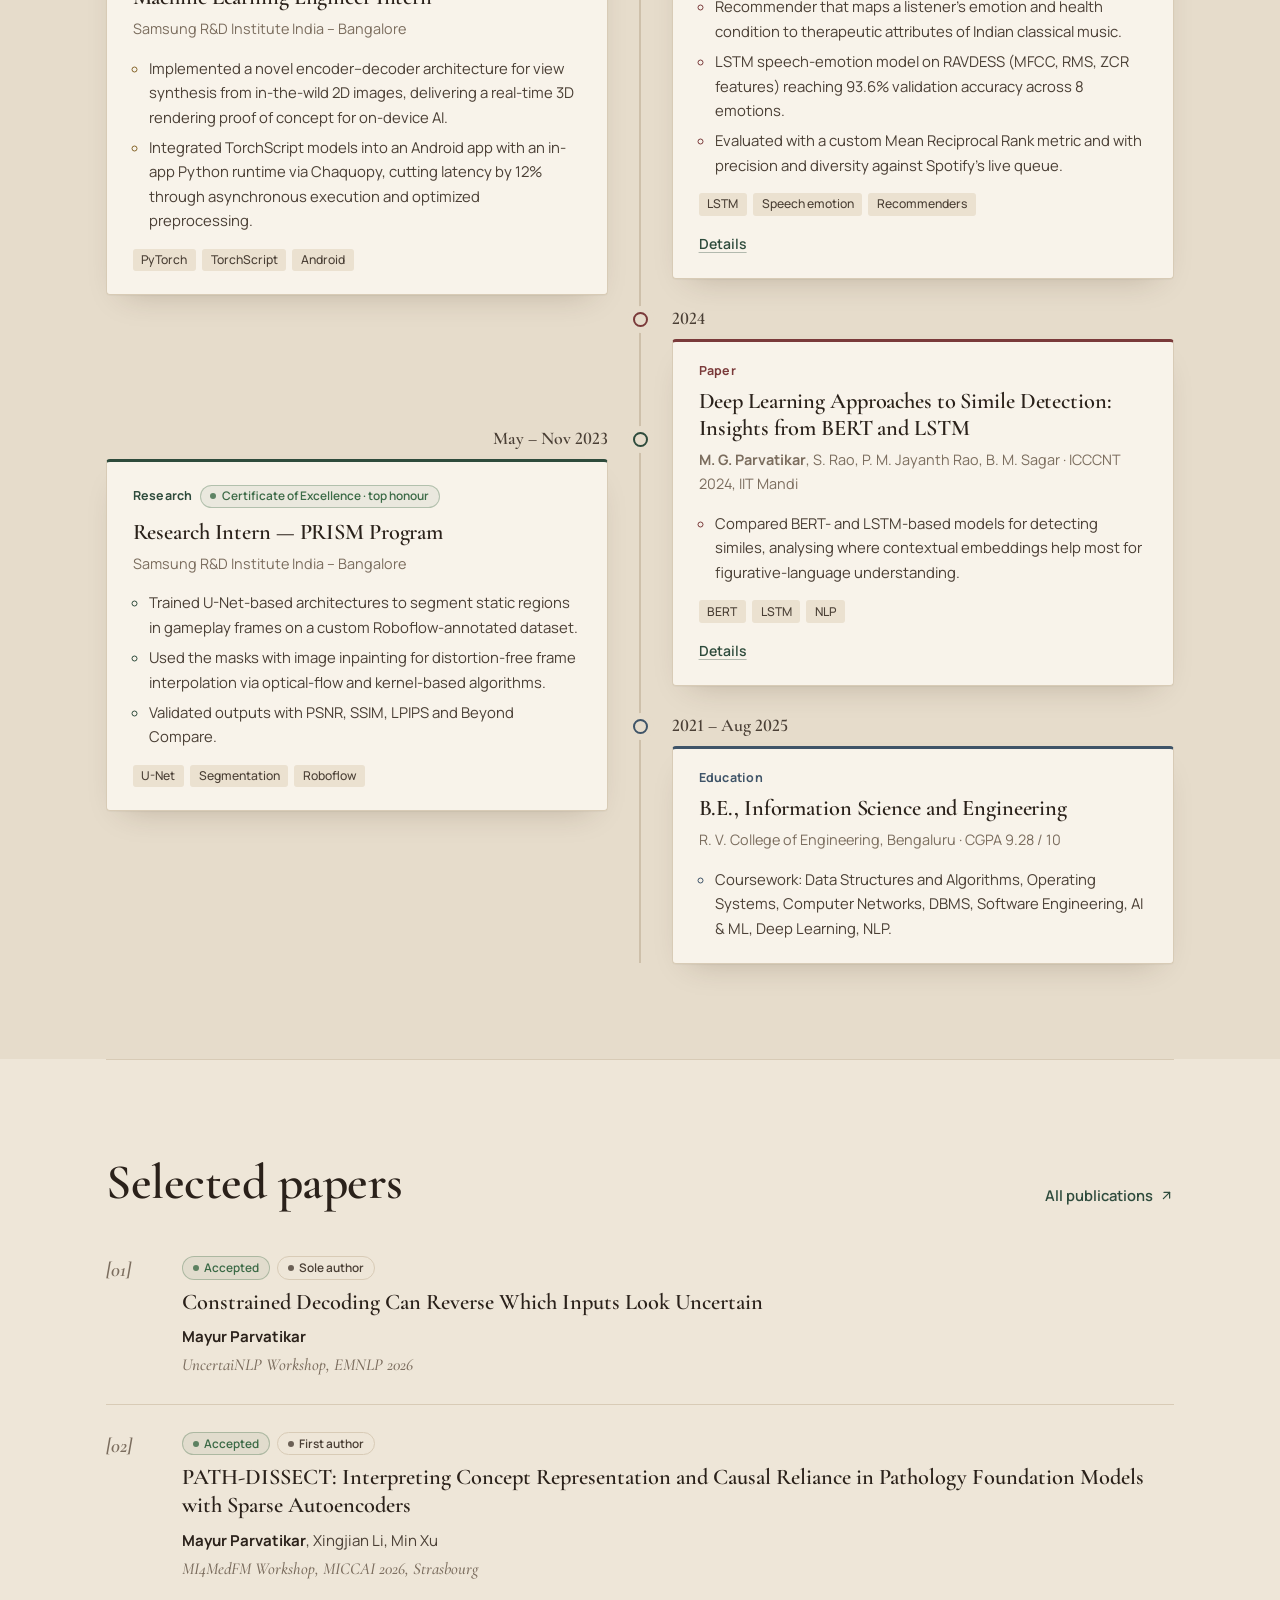
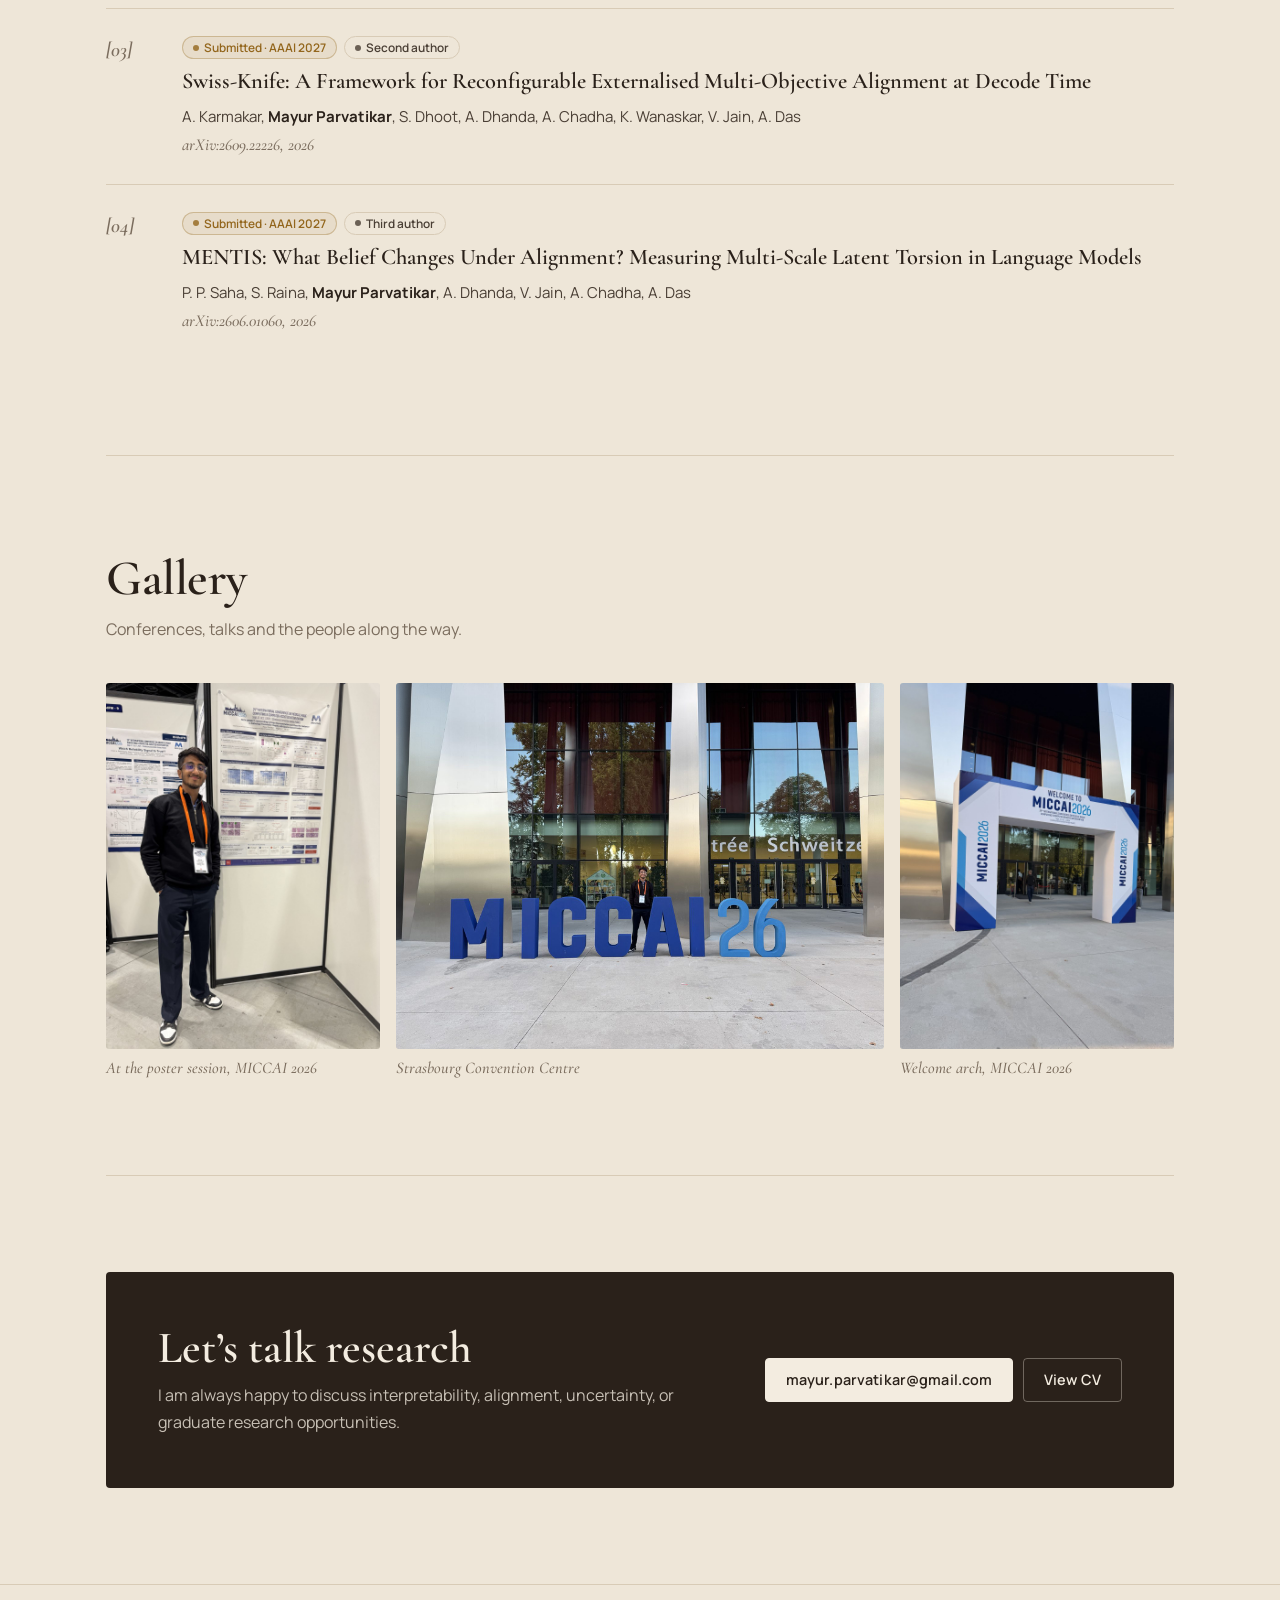
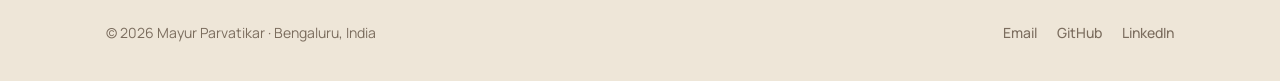
==== commit 7aaac163: "Reword homepage intro Co-Authored-By: Claude Opus 5.5 <noreply@anthropic.com> Claude-Session: https:" ====
--- a/index.html
+++ b/index.html
@@ -71,9 +71,11 @@
         <p class="role">Researcher in interpretable and reliable AI</p>
 
         <p class="lead">
-          I want to understand <strong>what AI models actually encode in their internal representations,
-          and whether we can test that they rely on it</strong>. I have pursued this question in large
-          language models and in medical imaging.
+          Internships and research projects during my undergraduate years took me across imaging,
+          language and speech. I now focus on one question: <strong>what do AI models represent
+          internally, and can we trust the predictions built on those representations?</strong>
+          I study it through interpretability, in both large language models and pathology
+          foundation models.
         </p>
         <p class="lead">
           I work full time as a platform engineer on the Data Privacy Engineering team at SAP Labs,
